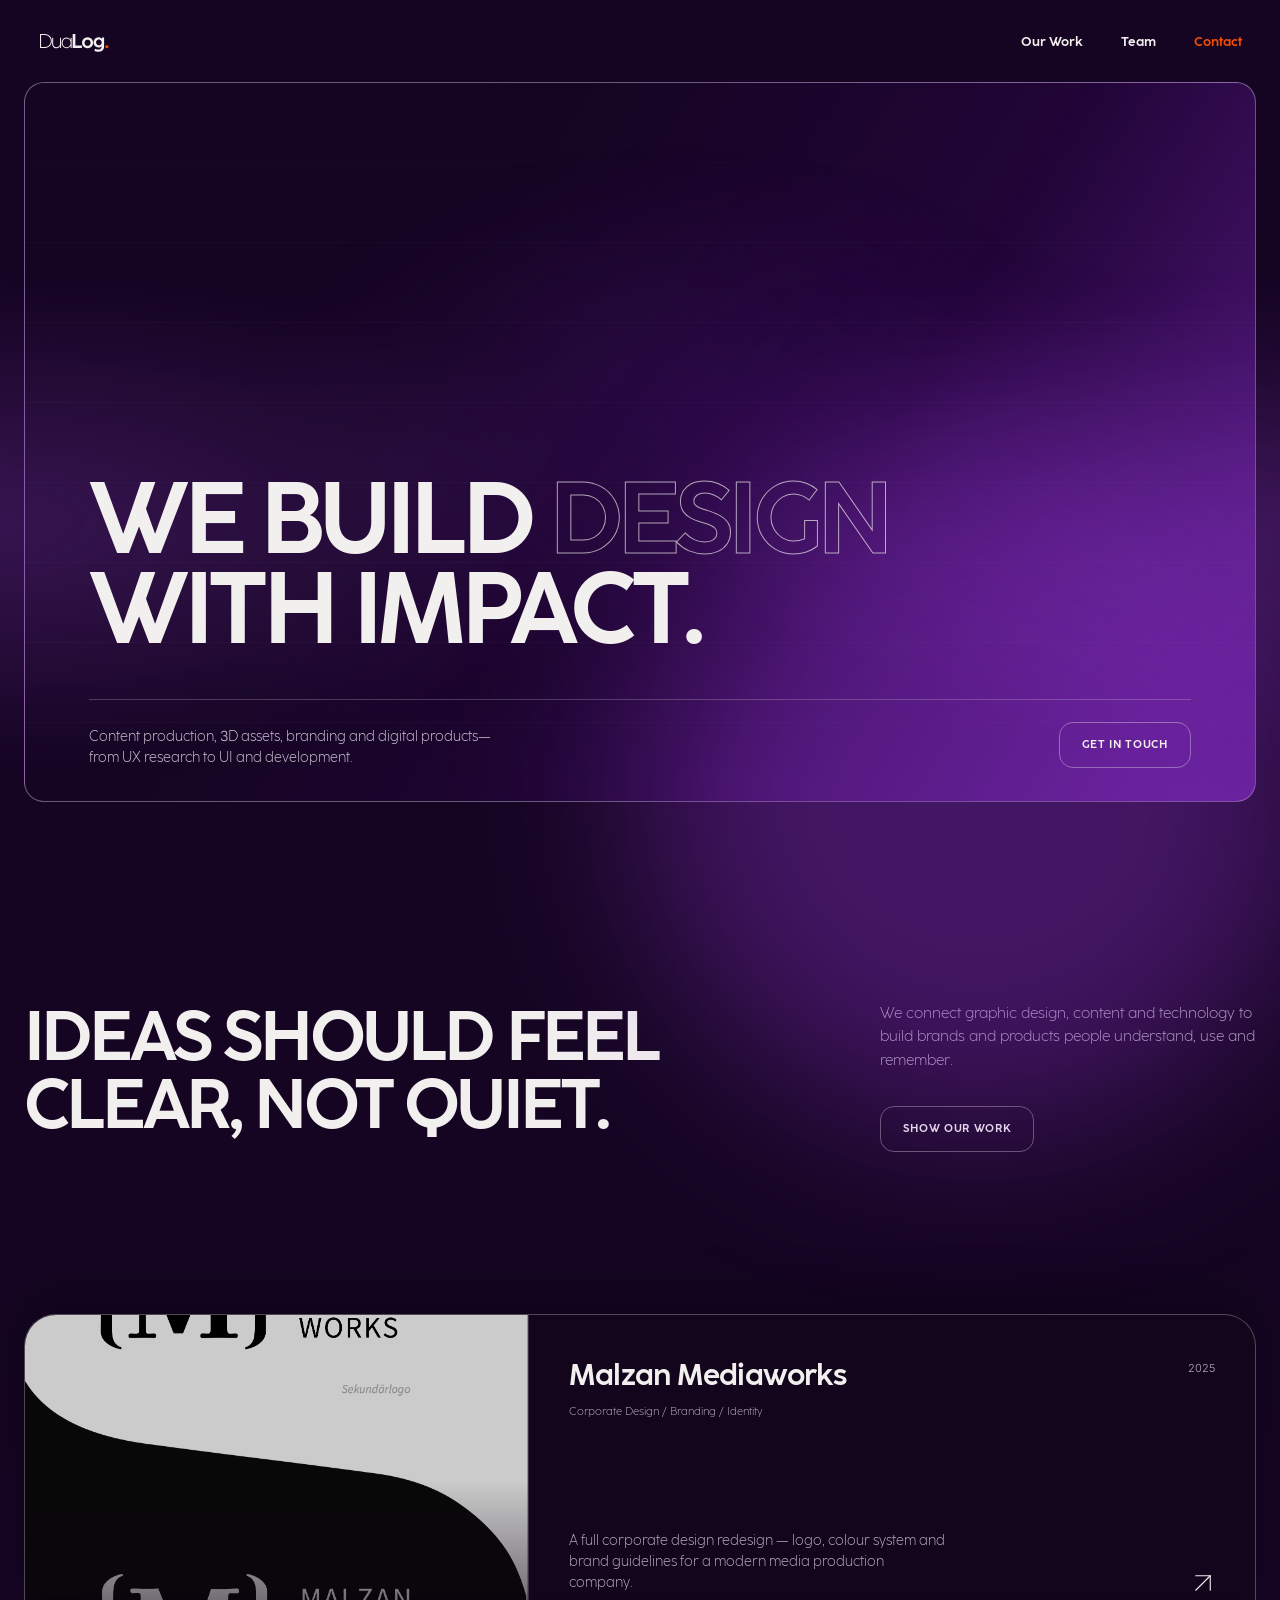
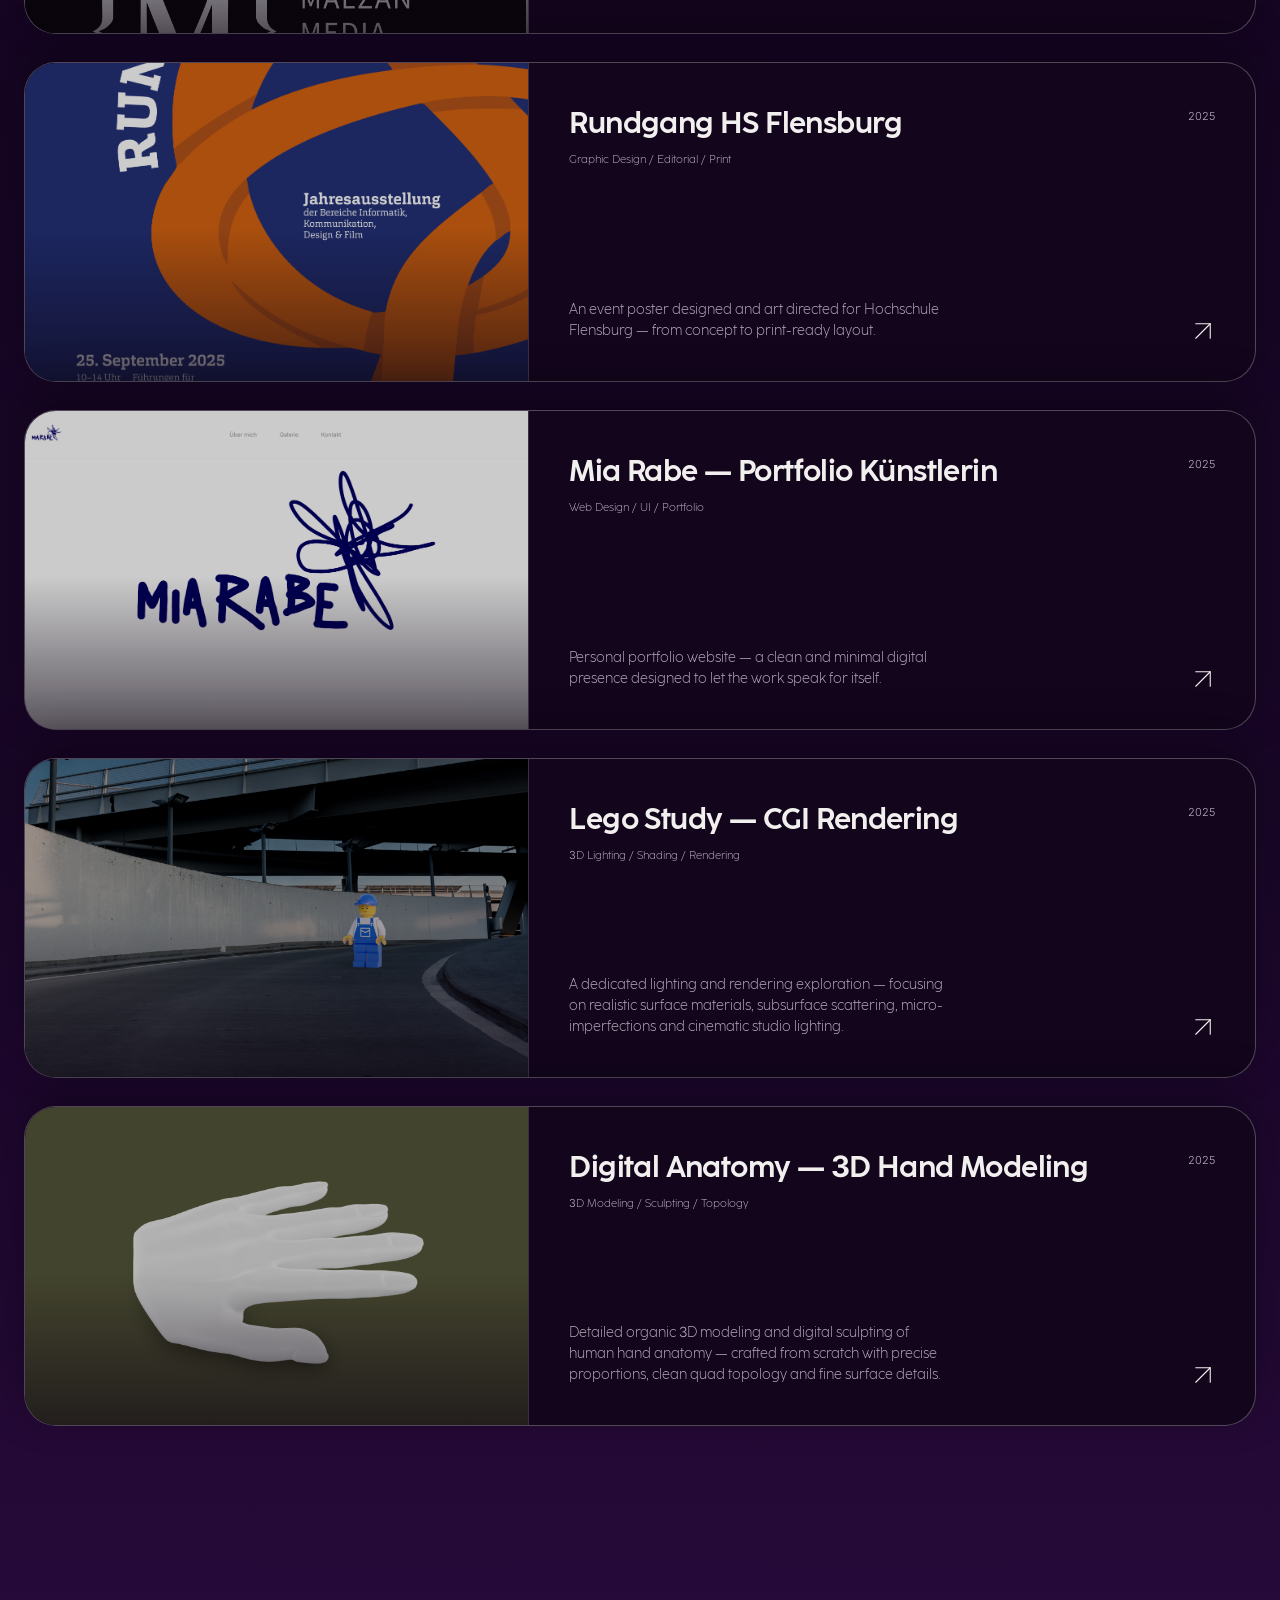
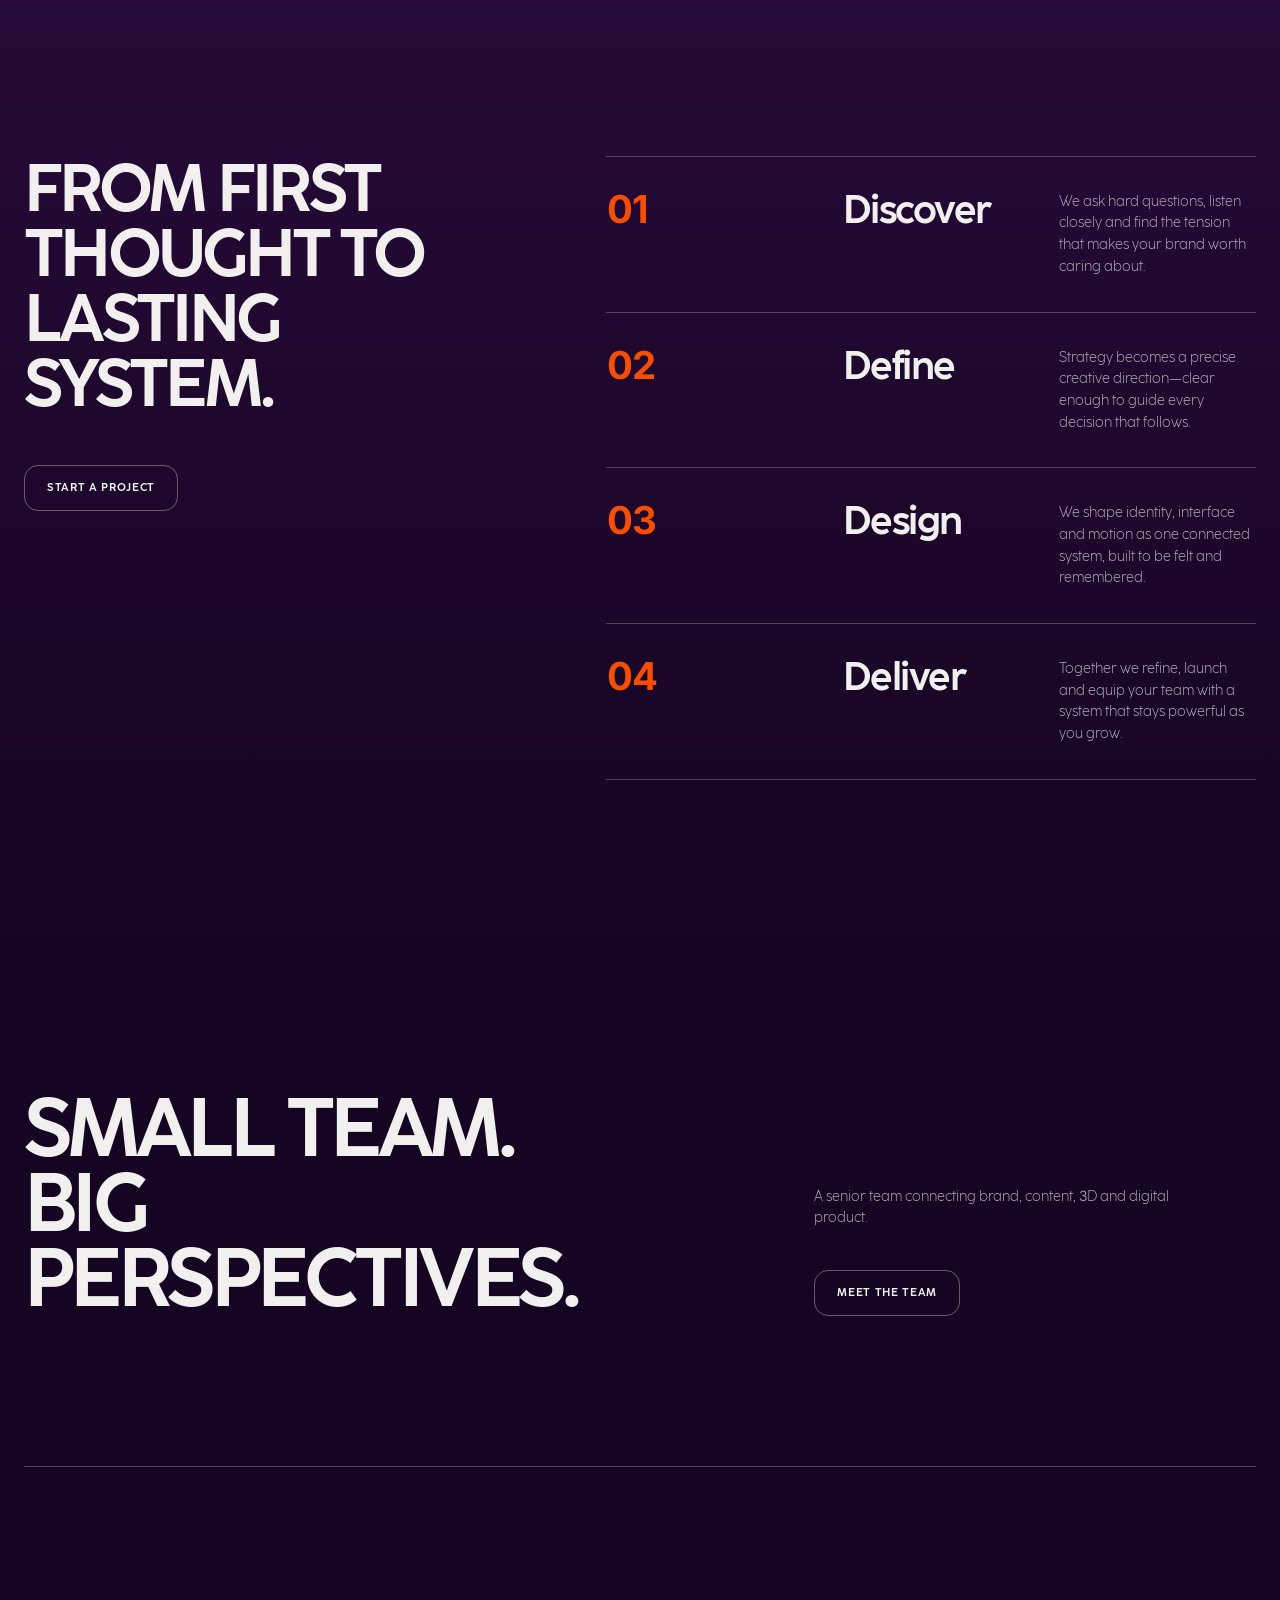
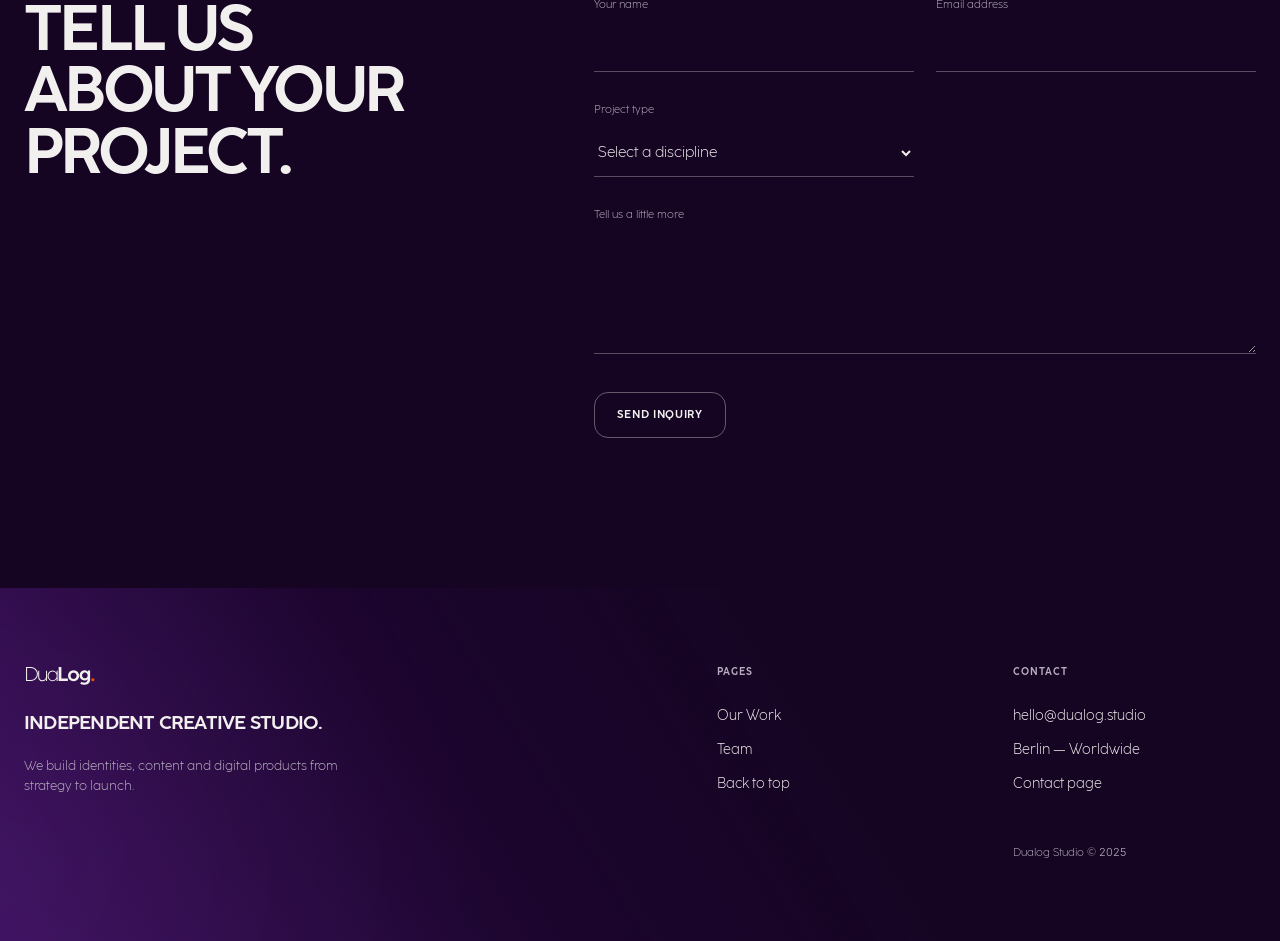
==== index.html @ e294afe2 "content" ====
<!doctype html>
<html lang="en">

<head>
  <meta charset="UTF-8" />
  <meta name="viewport" content="width=device-width, initial-scale=1.0" />
  <title>Dualog Studio</title>
  <link rel="stylesheet" href="index.css" />
  <script src="header-scroll.js" defer></script>
</head>

<body>
  <main>
    <header class="site-header">
      <a class="brand" href="#top" aria-label="Dualog, back to top">
        <img src="pictures/Logo.svg" alt="" width="72" height="21">
      </a>
      <nav class="nav" id="menu" aria-label="Main navigation">
        <a class="nav__close" href="#top" aria-label="Close menu"><span></span><span></span></a>
        <a href="/work.html">Our Work</a>
        <a href="/team.html">Team</a>
        <a class="nav__contact" href="/contact.html">Contact</a>
      </nav>
      <a class="menu-button" href="#menu" aria-label="Open menu"><span></span><span></span></a>
    </header>

    <section class="hero page-shell" id="top">
      <div class="hero__aurora" aria-hidden="true"></div>
      <div class="hero__glow" aria-hidden="true"></div>
      <h1>We build <span>design</span><br />with impact.</h1>
      <div class="hero__footer">
        <p>Content production, 3D assets, branding and digital products—from UX research to UI and development.</p>
        <a class="cta-button" href="/contact.html">Get in touch</a>
      </div>
    </section>

    <section class="intro page-shell" id="studio">
      <h2>Ideas should feel clear, not quiet.</h2>
      <div class="intro__copy">
        <p>We connect graphic design, content and technology to build brands and products people understand, use and
          remember.</p>
        <a class="cta-button" href="/work.html">Show our work</a>
      </div>
    </section>
    <div class="figma-divider page-shell" aria-hidden="true"><img src="/assets/36679.svg" alt="" /></div>
    <section class="work page-shell" id="work">
      <div class="project-grid"><a class="project-card" href="https://drive.google.com/drive/folders/1cF8yQR7hkwyYCH8NEFq_pO6ansDmtK8A?usp=sharing" target="_blank" rel="noopener noreferrer">
          <div class="project-card__image"><img src="pictures/content/Design/CoperatedDesignMalzanMediaworks.png"
              alt="Coperated Design Malzan Mediaworks" /></div>
          <div class="project-card__meta">
            <div>
              <h3>Malzan Mediaworks</h3>
              <p>Corporate Design / Branding / Identity</p>
            </div><span>2025</span>
          </div>
          <p class="project-card__summary">A full corporate design redesign — logo, colour system and brand guidelines
            for a modern media production company.</p><svg xmlns="http://www.w3.org/2000/svg" width="24" height="24"
            viewBox="0 0 24 24" fill="none" stroke="currentColor" stroke-width="0.75" stroke-linecap="round"
            stroke-linejoin="round" class="project-card__link-icon" aria-hidden="true">
            <path d="M7 7h10v10"></path>
            <path d="M7 17 17 7"></path>
          </svg>
        </a>
        <a class="project-card" href="https://drive.google.com/drive/folders/1DYTa2SRRX9w5SYRrdJNVJdLeC7k0mgNj?usp=sharing" target="_blank" rel="noopener noreferrer">
          <div class="project-card__image"><img src="pictures/content/Design/PlakatRundgangHSFlensburg.png"
              alt="Plakat Rundgang Hochschule Flensburg" /></div>
          <div class="project-card__meta">
            <div>
              <h3>Rundgang HS Flensburg</h3>
              <p>Graphic Design / Editorial / Print</p>
            </div><span>2025</span>
          </div>
          <p class="project-card__summary">An event poster designed and art directed for Hochschule Flensburg — from
            concept to print-ready layout.</p><svg xmlns="http://www.w3.org/2000/svg" width="24" height="24"
            viewBox="0 0 24 24" fill="none" stroke="currentColor" stroke-width="0.75" stroke-linecap="round"
            stroke-linejoin="round" class="project-card__link-icon" aria-hidden="true">
            <path d="M7 7h10v10"></path>
            <path d="M7 17 17 7"></path>
          </svg>
        </a>
        <a class="project-card" href="https://www.miarabe-art.de" target="_blank" rel="noopener noreferrer">
          <div class="project-card__image"><img src="pictures/content/Design/MiaRabeWebsite.png" alt="Mia Rabe Website" /></div>
          <div class="project-card__meta">
            <div>
              <h3>Mia Rabe — Portfolio Künstlerin</h3>
              <p>Web Design / UI / Portfolio</p>
            </div><span>2025</span>
          </div>
          <p class="project-card__summary">Personal portfolio website — a clean and minimal digital presence designed to
            let the work speak for itself.</p><svg xmlns="http://www.w3.org/2000/svg" width="24" height="24"
            viewBox="0 0 24 24" fill="none" stroke="currentColor" stroke-width="0.75" stroke-linecap="round"
            stroke-linejoin="round" class="project-card__link-icon" aria-hidden="true">
            <path d="M7 7h10v10"></path>
            <path d="M7 17 17 7"></path>
          </svg>
        </a>
        <a class="project-card" href="https://drive.google.com/drive/folders/1H3gOHLUIA5ldTdJXq2iXQjAyV4Zp8S1x?usp=sharing" target="_blank" rel="noopener noreferrer">
          <div class="project-card__image"><img src="pictures/content/3D/3DRendering.png" alt="Lego Minifigure CGI Rendering" /></div>
          <div class="project-card__meta">
            <div>
              <h3>Lego Study — CGI Rendering</h3>
              <p>3D Lighting / Shading / Rendering</p>
            </div><span>2025</span>
          </div>
          <p class="project-card__summary">A dedicated lighting and rendering exploration — focusing on realistic surface materials, subsurface scattering, micro-imperfections and cinematic studio lighting.</p><svg xmlns="http://www.w3.org/2000/svg" width="24" height="24"
            viewBox="0 0 24 24" fill="none" stroke="currentColor" stroke-width="0.75" stroke-linecap="round"
            stroke-linejoin="round" class="project-card__link-icon" aria-hidden="true">
            <path d="M7 7h10v10"></path>
            <path d="M7 17 17 7"></path>
          </svg>
        </a>
        <a class="project-card" href="https://drive.google.com/drive/folders/1FDO7btqngdBo2mFELggw_yZ-QfU2s9bs?usp=sharing" target="_blank" rel="noopener noreferrer">
          <div class="project-card__image"><img src="pictures/content/3D/3DHand.png" alt="Digital Anatomy 3D Hand Modeling" /></div>
          <div class="project-card__meta">
            <div>
              <h3>Digital Anatomy — 3D Hand Modeling</h3>
              <p>3D Modeling / Sculpting / Topology</p>
            </div><span>2025</span>
          </div>
          <p class="project-card__summary">Detailed organic 3D modeling and digital sculpting of human hand anatomy — crafted from scratch with precise proportions, clean quad topology and fine surface details.</p><svg xmlns="http://www.w3.org/2000/svg" width="24" height="24"
            viewBox="0 0 24 24" fill="none" stroke="currentColor" stroke-width="0.75" stroke-linecap="round"
            stroke-linejoin="round" class="project-card__link-icon" aria-hidden="true">
            <path d="M7 7h10v10"></path>
            <path d="M7 17 17 7"></path>
          </svg>
        </a>
      </div>
    </section>
    <section class="process page-shell" id="process">
      <div class="process__intro">
        <h2>From first thought to lasting system.</h2><a class="cta-button" href="/contact.html">Start a project</a>
      </div>
      <div class="process__steps">
        <table class="process-table">
          <caption>Our process</caption>
          <tbody>
            <tr class="process-step">
              <td><span>01</span></td>
              <td>
                <h3>Discover</h3>
              </td>
              <td>
                <p>We ask hard questions, listen closely and find the tension that makes your brand worth caring about.
                </p>
              </td>
            </tr>
            <tr class="process-step">
              <td><span>02</span></td>
              <td>
                <h3>Define</h3>
              </td>
              <td>
                <p>Strategy becomes a precise creative direction—clear enough to guide every decision that follows.</p>
              </td>
            </tr>
            <tr class="process-step">
              <td><span>03</span></td>
              <td>
                <h3>Design</h3>
              </td>
              <td>
                <p>We shape identity, interface and motion as one connected system, built to be felt and remembered.</p>
              </td>
            </tr>
            <tr class="process-step">
              <td><span>04</span></td>
              <td>
                <h3>Deliver</h3>
              </td>
              <td>
                <p>Together we refine, launch and equip your team with a system that stays powerful as you grow.</p>
              </td>
            </tr>
          </tbody>
        </table>
      </div>
    </section>
    <section class="statement">
      <div class="statement__content page-shell">
        <div class="statement__layout">
          <p class="statement__quote">Small team.<br /><span>Big perspectives.</span></p>
          <div class="statement__aside">
            <p class="statement__body">A senior team connecting brand, content, 3D and digital product.</p>
            <a class="cta-button" href="/team.html">Meet the team</a>
          </div>
        </div>
      </div>
    </section>

    <section class="contact-form page-shell" id="contact-form">
      <div class="contact-form__intro">
        <h2>Tell us about your project.</h2>
      </div>
      <form action="mailto:hello@dualog.studio" method="post" enctype="text/plain">
        <label>
          <span>Your name</span>
          <input type="text" name="name" autocomplete="name" required />
        </label>
        <label>
          <span>Email address</span>
          <input type="email" name="email" autocomplete="email" required />
        </label>
        <label>
          <span>Project type</span>
          <select name="project-type">
            <option value="">Select a discipline</option>
            <option>Content production</option>
            <option>3D assets</option>
            <option>Branding and UI design</option>
            <option>UX research</option>
            <option>Digital product development</option>
          </select>
        </label>
        <label class="contact-form__message">
          <span>Tell us a little more</span>
          <textarea name="message" rows="5" required></textarea>
        </label>
        <button class="cta-button" type="submit">Send inquiry</button>
      </form>
    </section>

    <footer id="contact">
      <div class="footer__nav page-shell">
        <div class="footer__intro">
          <img class="footer__logo" src="pictures/Logo.svg" alt="Dualog" width="72" height="21">
          <h2>Independent creative studio.</h2>
          <p>We build identities, content and digital products from strategy to launch.</p>
        </div>
        <div class="footer__columns">
          <nav class="footer__column" aria-label="Footer navigation">
            <h3>Pages</h3>
            <a href="/work.html">Our Work</a>
            <a href="/team.html">Team</a>
            <a href="#top">Back to top</a>
          </nav>
          <div class="footer__column">
            <h3>Contact</h3>
            <a href="mailto:hello@dualog.studio">hello@dualog.studio</a>
            <a href="https://maps.google.com/?q=Berlin" target="_blank" rel="noopener noreferrer">Berlin — Worldwide</a>
            <a href="/contact.html">Contact page</a>
            <p class="footer__copyright">Dualog Studio © 2025</p>
          </div>
        </div>
      </div>
    </footer>
  </main>
</body>

</html>
---- index.css ----
/* Trial font numerals are watermarked, so digits fall back to Inter. */
@font-face {
    font-family: "Coco Sharp";
    src: url("font/Coco-Sharp-Light-trial.ttf") format("truetype");
    font-style: normal;
    font-weight: 300;
    font-display: swap;
    unicode-range: U+0000-002F, U+003A-10FFFF;
}

@font-face {
    font-family: "Inter";
    src: url("font/Inter-Light.ttf") format("truetype");
    font-style: normal;
    font-weight: 300;
    font-display: swap;
    unicode-range: U+0030-0039;
}

@font-face {
    font-family: "Coco Sharp";
    src: url("font/Coco-Sharp-Bold-trial.ttf") format("truetype");
    font-style: normal;
    font-weight: 700;
    font-display: swap;
    unicode-range: U+0000-002F, U+003A-10FFFF;
}

@font-face {
    font-family: "Inter";
    src: url("font/Inter-Bold.ttf") format("truetype");
    font-style: normal;
    font-weight: 700;
    font-display: swap;
    unicode-range: U+0030-0039;
}

:root {
    --ink: #f2f0ef;
    --muted: #b8aebf;
    --night: #150522;
    --night-deep: #0c0312;
    --orange: #f54d02;
    --line: rgba(242, 240, 239, 0.26);
}

html {
    background: var(--night);
    overflow-x: clip;
}

@layer base {

    *,
    *::before,
    *::after {
        box-sizing: border-box;
    }

    body,
    h1,
    h2,
    h3,
    p {
        margin: 0;
    }

    body {
        min-width: 320px;
        overflow-x: clip;
        background: var(--night);
        color: var(--ink);
        font-family: "Coco Sharp", "Inter", sans-serif;
        font-weight: 300;
        -webkit-font-smoothing: antialiased;
    }

    a {
        color: inherit;
        text-decoration: none;
    }

    img,
    svg {
        display: block;
    }

    input,
    button {
        color: inherit;
        font: inherit;
    }
}

::selection {
    background: var(--orange);
    color: var(--night-deep);
}

.page-shell {
    width: min(100% - 48px, 1280px);
    margin-inline: auto;
}

.site-header {
    position: absolute;
    z-index: 50;
    top: 0;
    left: 0;
    display: flex;
    width: 100%;
    height: 82px;
    align-items: center;
    justify-content: space-between;
    padding-inline: clamp(24px, 3vw, 48px);
}

.site-header--floating {
    position: fixed;
    background: rgba(21, 5, 34, 0.86);
    backdrop-filter: blur(18px);
    transition: transform 220ms cubic-bezier(0.2, 0.7, 0, 1);
}

.site-header--floating.site-header--hidden {
    transform: translateY(-100%);
}

.brand,
.nav {
    font-family: "Coco Sharp", "Inter", sans-serif;
    font-weight: 700;
}

.brand {
    display: flex;
    align-items: center;
}

.brand img {
    width: 72px;
    height: 21px;
}

.nav {
    display: flex;
    align-items: center;
    gap: 38px;
    font-size: 13px;
}

.nav a {
    text-decoration: none;
}

.nav a:hover,
.nav a:focus-visible {
    text-decoration: underline;
    text-underline-offset: 5px;
}

.nav__contact {
    color: var(--orange);
}

.nav__close {
    display: none;
}

.menu-button {
    display: none;
}

.hero {
    position: relative;
    height: min(720px, 92vh);
    min-height: 600px;
    margin-top: 82px;
    overflow: visible;
    border-radius: 20px;
    background: var(--night);
}

.hero::after {
    position: absolute;
    z-index: 0;
    inset: 0;
    transform: scale(1);
    border: 1px solid rgba(195, 182, 210, 0.48);
    border-radius: inherit;
    background:
        linear-gradient(122deg,
            rgba(21, 5, 34, 0) 34%,
            rgba(38, 5, 64, 0.72) 64%,
            rgba(118, 38, 178, 0.9) 112%),
        var(--night);
    content: "";
    opacity: 1;
    transition:
        opacity 700ms ease,
        transform 900ms cubic-bezier(0.16, 1, 0.3, 1);
}

.hero::before {
    position: absolute;
    z-index: 1;
    inset: 0;
    background-image: linear-gradient(rgba(255, 255, 255, 0.025) 1px, transparent 1px);
    background-size: 100% 80px;
    content: "";
    mask-image: linear-gradient(to bottom, transparent, black 25%, black);
    opacity: 1;
    transition: opacity 900ms 120ms ease;
}

.hero>* {
    z-index: 2;
}

.hero__aurora {
    position: absolute;
    z-index: 1;
    top: -20%;
    bottom: -20%;
    left: 50%;
    width: 140vw;
    margin-left: -70vw;
    background:
        radial-gradient(ellipse at 14% 58%, rgba(168, 72, 235, 0.3), transparent 30%),
        radial-gradient(ellipse at 52% 46%, rgba(94, 24, 151, 0.28), transparent 32%),
        radial-gradient(ellipse at 88% 58%, rgba(168, 72, 235, 0.3), transparent 30%);
    filter: blur(24px);
    opacity: 0.8;
    pointer-events: none;
    animation: hero-aurora-drift 11s ease-in-out infinite alternate;
}

@keyframes hero-aurora-drift {
    0% {
        transform: translate3d(-6%, 5%, 0) scale(0.92);
    }

    50% {
        transform: translate3d(9%, -7%, 0) scale(1.12);
    }

    100% {
        transform: translate3d(-4%, -10%, 0) scale(1.07);
    }
}

.hero__glow {
    position: absolute;
    right: -5%;
    bottom: -45%;
    width: 55%;
    aspect-ratio: 1;
    border-radius: 50%;
    background: rgba(159, 58, 228, 0.34);
    filter: blur(90px);
    opacity: 1;
    transition: opacity 900ms 180ms ease;
}

@keyframes hero-panel-reveal {
    from {
        transform: scale(0.985);
        opacity: 0;
    }

    to {
        transform: scale(1);
        opacity: 1;
    }
}

@keyframes hero-detail-reveal {
    from {
        opacity: 0;
    }

    to {
        opacity: 1;
    }
}

@supports (animation-timeline: scroll()) {

    .hero::after,
    .work-page__hero::after,
    .about-hero::after,
    .contact-hero::after {
        animation: hero-panel-reveal linear both;
        animation-timeline: scroll(root block);
        animation-range: 0 28px;
    }

    .hero::before,
    .work-page__hero::before,
    .about-hero::before,
    .contact-hero::before,
    .hero__glow {
        animation: hero-detail-reveal linear both;
        animation-timeline: scroll(root block);
        animation-range: 8px 36px;
    }
}

.hero h1 {
    position: absolute;
    bottom: 148px;
    left: 5.3%;
    font-family: "Coco Sharp", "Inter", sans-serif;
    font-size: clamp(50px, 7.8vw, 110px);
    font-weight: 700;
    line-height: 0.9;
    letter-spacing: -0.055em;
    text-transform: uppercase;
}

.hero h1 span {
    color: transparent;
    -webkit-text-stroke: 1px rgba(242, 240, 239, 0.68);
}

.hero__footer {
    position: absolute;
    right: 5.3%;
    bottom: 34px;
    left: 5.3%;
    display: flex;
    align-items: flex-end;
    justify-content: space-between;
    border-top: 1px solid rgba(242, 240, 239, 0.22);
    padding-top: 22px;
}

.hero__footer p {
    max-width: 430px;
    color: #cec5d3;
    font-size: 14px;
    line-height: 1.45;
}

.cta-button {
    display: inline-flex;
    width: fit-content;
    min-height: 46px;
    align-items: center;
    justify-content: center;
    border: 1px solid rgba(242, 240, 239, 0.36);
    border-radius: 14px;
    padding: 0 22px;
    background: transparent;
    color: var(--ink);
    font-family: "Coco Sharp", "Inter", sans-serif;
    font-size: 11px;
    font-weight: 700;
    letter-spacing: 0.06em;
    text-transform: uppercase;
    transition:
        border-color 200ms ease,
        background 200ms ease,
        color 200ms ease,
        transform 120ms ease;
}

.cta-button:hover,
.cta-button:focus-visible {
    border-color: var(--orange);
    background: var(--orange);
    color: var(--night-deep);
}

.cta-button:active {
    transform: scale(0.97);
    border-color: var(--orange);
    background: var(--orange);
    color: var(--night-deep);
}

.intro {
    display: grid;
    grid-template-columns: minmax(0, 1.45fr) minmax(280px, 0.75fr);
    gap: clamp(60px, 10vw, 150px);
    align-items: start;
    padding-block: 200px 130px;
}

.intro h2 {
    max-width: 690px;
    font-family: "Coco Sharp", "Inter", sans-serif;
    font-size: clamp(42px, 5.4vw, 78px);
    font-weight: 700;
    line-height: 0.98;
    letter-spacing: -0.055em;
    text-transform: uppercase;
}

.intro__copy {
    grid-column: 2;
    display: flex;
    max-width: 390px;
    flex-direction: column;
    gap: 34px;
    color: var(--muted);
    font-size: 15px;
    line-height: 1.55;
}

.figma-divider {
    opacity: 0.55;
}

.figma-divider img {
    max-width: 100%;
    margin-inline: auto;
}

.work {
    position: relative;
    isolation: isolate;
    padding-block: 32px 110px;
}

.work::before {
    position: absolute;
    z-index: -1;
    inset: 0 auto 0 50%;
    width: 100vw;
    transform: translateX(-50%);
    background: linear-gradient(to bottom,
            rgba(21, 5, 34, 0) 0%,
            rgba(39, 10, 58, 0.22) 58%,
            rgba(66, 17, 94, 0.38) 100%);
    content: "";
    pointer-events: none;
}

.project-grid {
    position: relative;
    padding-bottom: 70px;
}

.project-card {
    position: sticky;
    top: 86px;
    display: grid;
    height: 320px;
    grid-template-columns: minmax(300px, 0.82fr) minmax(0, 1.18fr);
    min-width: 0;
    overflow: hidden;
    border: 1px solid rgba(242, 240, 239, 0.28);
    border-radius: 32px;
    background: #12051c;
    box-shadow: 0 -18px 45px rgba(5, 1, 9, 0.34);
}

.project-card+.project-card {
    margin-top: 28px;
}

.project-card:nth-child(1) {
    z-index: 1;
}

.project-card:nth-child(2) {
    z-index: 2;
    top: 95px;
}

.project-card:nth-child(3) {
    z-index: 3;
    top: 104px;
}

.project-card:nth-child(4) {
    z-index: 4;
    top: 113px;
}

.project-card:nth-child(5) {
    z-index: 5;
    top: 122px;
}

.project-card:nth-child(6) {
    z-index: 6;
    top: 131px;
}

.project-card__image {
    position: relative;
    grid-row: 1 / 3;
    height: 100%;
    overflow: hidden;
    border-right: 1px solid rgba(242, 240, 239, 0.18);
    background: #110419;
}

.project-card__image::after {
    position: absolute;
    inset: 0;
    background: linear-gradient(to top, rgba(12, 3, 18, 0.58), transparent 48%);
    content: "";
}

.project-card__image img {
    width: 100%;
    height: 100%;
    object-fit: cover;
    filter: saturate(0.82) brightness(0.77) contrast(1.1);
    transition:
        transform 700ms cubic-bezier(0.2, 0.7, 0, 1),
        filter 500ms ease;
}

.project-card:hover .project-card__image img {
    transform: scale(1.045);
    filter: saturate(1) brightness(0.92) contrast(1.04);
}

.project-card__meta {
    display: flex;
    justify-content: space-between;
    padding: 38px 40px 0;
}

.project-card__meta h3 {
    font-family: "Coco Sharp", "Inter", sans-serif;
    font-size: clamp(22px, 2.3vw, 34px);
    font-weight: 700;
    letter-spacing: -0.02em;
}

.project-card__meta p,
.project-card__meta>span {
    margin-top: 8px;
    color: var(--muted);
    font-size: 11px;
}

.project-card__summary {
    max-width: 520px;
    align-self: end;
    padding: 0 100px 40px 40px;
    color: var(--muted);
    font-size: 14px;
    line-height: 1.5;
}

.project-card__link-icon {
    position: absolute;
    right: 40px;
    bottom: 38px;
    transform: scale(1.45);
    color: var(--ink);
    transition:
        color 200ms ease,
        transform 200ms ease;
}

.project-card:hover .project-card__link-icon,
.project-card:focus-visible .project-card__link-icon {
    transform: translate(3px, -3px) scale(1.45);
    color: var(--orange);
}

.statement {
    position: relative;
    overflow: hidden;
    background: var(--night);
}

.statement__content {
    position: relative;
    z-index: 2;
    padding-block: 140px 150px;
}

.statement__layout {
    display: grid;
    grid-template-columns: minmax(0, 1.2fr) minmax(300px, 0.8fr);
    gap: clamp(70px, 10vw, 160px);
    align-items: end;
}

.statement__quote {
    grid-column: 1;
    font-family: "Coco Sharp", "Inter", sans-serif;
    font-size: clamp(50px, 6.4vw, 92px);
    font-weight: 700;
    line-height: 0.92;
    letter-spacing: -0.055em;
    text-transform: uppercase;
}

.statement__quote span {
    color: var(--ink);
    -webkit-text-stroke: 0;
}

.statement__aside {
    grid-column: 2;
    grid-row: 1;
    align-self: end;
}

.statement__body {
    max-width: 390px;
    color: var(--muted);
    font-size: 14px;
    line-height: 1.5;
}

.statement__aside .cta-button {
    margin-top: 42px;
}

.process {
    position: relative;
    isolation: isolate;
    display: grid;
    grid-template-columns: minmax(360px, 0.85fr) minmax(0, 1.15fr);
    gap: clamp(70px, 8vw, 130px);
    align-items: start;
    padding-block: 150px 170px;
}

.process::before {
    position: absolute;
    z-index: -1;
    inset: 0 auto 0 50%;
    width: 100vw;
    transform: translateX(-50%);
    background: linear-gradient(to bottom, #260a39 0%, #1e082c 48%, var(--night) 100%);
    content: "";
    pointer-events: none;
}

.process__intro {
    grid-column: 1;
    grid-row: 1;
}

.process__intro h2 {
    max-width: 620px;
    font-family: "Coco Sharp", "Inter", sans-serif;
    font-size: clamp(40px, 5.2vw, 72px);
    font-weight: 700;
    line-height: 0.98;
    letter-spacing: -0.055em;
    text-transform: uppercase;
}

.process__intro .cta-button {
    margin-top: 48px;
}

.process__steps {
    grid-column: 2;
    grid-row: 1;
    border-top: 1px solid var(--line);
}

.process-table {
    width: 100%;
    border-collapse: collapse;
    table-layout: fixed;
}

.process-table caption {
    position: absolute;
    width: 1px;
    height: 1px;
    overflow: hidden;
    clip: rect(0 0 0 0);
    clip-path: inset(50%);
    white-space: nowrap;
}

.process-step {
    border-bottom: 1px solid var(--line);
}

.process-step td {
    vertical-align: top;
    padding-block: 34px;
}

.process-step td:first-child {
    width: 58px;
}

.process-step td:nth-child(2) {
    width: 32%;
}

.process-step td+td {
    padding-left: 20px;
}

.process-step td>span {
    color: var(--orange);
    font-family: "Coco Sharp", "Inter", sans-serif;
    font-size: clamp(26px, 3vw, 42px);
    font-weight: 700;
    line-height: 1;
    letter-spacing: -0.04em;
}

.process-step h3 {
    font-family: "Coco Sharp", "Inter", sans-serif;
    font-size: clamp(26px, 3vw, 42px);
    font-weight: 700;
    line-height: 1;
    letter-spacing: -0.04em;
}

.process-step p {
    max-width: 390px;
    color: var(--muted);
    font-size: 14px;
    line-height: 1.55;
}

.work-page {
    min-height: 100vh;
    background: var(--night);
}

.work-page__hero {
    position: relative;
    display: grid;
    min-height: 350px;
    grid-template-columns: 1fr 1fr;
    gap: 50px;
    align-content: center;
    margin-top: 82px;
    overflow: visible;
    border-radius: 20px;
    background: var(--night);
    padding: 54px 5.3% 42px;
}

.work-page__hero::after {
    position: absolute;
    z-index: 0;
    inset: 0;
    transform: scale(1);
    border: 1px solid rgba(195, 182, 210, 0.48);
    border-radius: inherit;
    background:
        linear-gradient(122deg,
            rgba(21, 5, 34, 0) 34%,
            rgba(38, 5, 64, 0.72) 64%,
            rgba(118, 38, 178, 0.9) 112%),
        var(--night);
    content: "";
    opacity: 1;
}

.work-page__hero::before {
    position: absolute;
    z-index: 1;
    inset: 0;
    border-radius: inherit;
    background-image: linear-gradient(rgba(255, 255, 255, 0.025) 1px, transparent 1px);
    background-size: 100% 80px;
    content: "";
    mask-image: linear-gradient(to bottom, transparent, black 25%, black);
    opacity: 1;
}

.work-page__hero>.hero__aurora,
.work-page__hero>.hero__glow {
    z-index: 1;
}

.work-page__hero>.hero__aurora {
    top: -28%;
    bottom: -28%;
    filter: blur(16px);
    opacity: 1;
}

.work-page__hero>p,
.work-page__hero>h1,
.work-page__hero>div:not(.hero__aurora):not(.hero__glow) {
    position: relative;
    z-index: 2;
}

.work-page__hero h1 {
    font-family: "Coco Sharp", "Inter", sans-serif;
    font-size: clamp(44px, 5.8vw, 72px);
    font-weight: 700;
    line-height: 0.88;
    letter-spacing: -0.065em;
    text-transform: uppercase;
}

.work-page__hero>div:not(.hero__aurora):not(.hero__glow) {
    align-self: end;
}

.work-page__hero>div:not(.hero__aurora):not(.hero__glow) p {
    max-width: 430px;
    color: var(--muted);
    font-size: 15px;
    line-height: 1.55;
}

.work-filter {
    position: relative;
    padding-block: 36px 150px;
}

.work-filter::before {
    position: absolute;
    top: 0;
    left: 50%;
    width: min(52%, 620px);
    height: 1px;
    transform: translateX(-50%);
    background: var(--line);
    content: "";
    transform-origin: center;
}

@keyframes work-filter-line-collapse {
    from {
        transform: translateX(-50%) translateY(0) scaleX(1);
        opacity: 1;
    }

    to {
        transform: translateX(-50%) translateY(-24px) scaleX(0.16);
        opacity: 0;
    }
}

@supports (animation-timeline: view()) {
    .work-filter::before {
        animation: work-filter-line-collapse linear both;
        animation-timeline: view();
        animation-range: entry 0% entry 48%;
    }
}

.work-filter>input {
    position: absolute;
    width: 1px;
    height: 1px;
    overflow: hidden;
    clip-path: inset(50%);
    white-space: nowrap;
}

.work-filter__controls {
    display: flex;
    flex-wrap: wrap;
    gap: 10px;
    margin-bottom: 76px;
}

.work-filter__controls label {
    border: 1px solid rgba(242, 240, 239, 0.28);
    border-radius: 14px;
    padding: 12px 17px;
    color: var(--muted);
    cursor: pointer;
    font-family: "Coco Sharp", "Inter", sans-serif;
    font-size: 10px;
    font-weight: 700;
    letter-spacing: 0.05em;
    text-transform: uppercase;
    transition:
        border-color 180ms ease,
        background 180ms ease,
        color 180ms ease,
        transform 120ms ease;
}

.work-filter__controls label:hover {
    border-color: var(--orange);
    background: var(--orange);
    color: var(--night-deep);
}

.work-filter__controls label:active {
    transform: scale(0.97);
}

#filter-all:checked~.work-filter__controls label[for="filter-all"],
#filter-content:checked~.work-filter__controls label[for="filter-content"],
#filter-3d:checked~.work-filter__controls label[for="filter-3d"],
#filter-brand-ui:checked~.work-filter__controls label[for="filter-brand-ui"],
#filter-research:checked~.work-filter__controls label[for="filter-research"] {
    border-color: var(--orange);
    background: var(--orange);
    color: var(--night-deep);
}

.work-library {
    display: grid;
    grid-template-columns: repeat(2, minmax(0, 1fr));
    gap: 86px 22px;
}

.work-library__card {
    min-width: 0;
}

.work-library__card img {
    width: 100%;
    height: clamp(310px, 40vw, 520px);
    border-radius: 30px;
    object-fit: cover;
    filter: saturate(0.82) brightness(0.78) contrast(1.08);
    transition:
        transform 600ms cubic-bezier(0.2, 0.7, 0, 1),
        filter 400ms ease;
}

.work-library__card:hover img {
    transform: scale(0.99);
    filter: saturate(1) brightness(0.9) contrast(1.04);
}

.work-library__card>div {
    display: flex;
    justify-content: space-between;
    gap: 24px;
    padding-top: 18px;
    color: var(--muted);
    font-size: 11px;
}

.work-library__card h2 {
    margin-top: 10px;
    font-family: "Coco Sharp", "Inter", sans-serif;
    font-size: clamp(25px, 3vw, 40px);
    font-weight: 700;
    line-height: 1;
    letter-spacing: -0.04em;
}

#filter-content:checked~.work-library .work-library__card:not(.category-content),
#filter-3d:checked~.work-library .work-library__card:not(.category-3d),
#filter-brand-ui:checked~.work-library .work-library__card:not(.category-brand-ui),
#filter-research:checked~.work-library .work-library__card:not(.category-research) {
    display: none;
}

.work-cta {
    display: grid;
    grid-template-columns: minmax(0, 1fr) auto;
    gap: 48px;
    align-items: end;
    border-top: 1px solid var(--line);
    padding-block: 120px 150px;
}

.work-cta h2 {
    max-width: 780px;
    font-family: "Coco Sharp", "Inter", sans-serif;
    font-size: clamp(42px, 5.6vw, 76px);
    font-weight: 700;
    line-height: 0.95;
    letter-spacing: -0.055em;
    text-transform: uppercase;
}

.work-cta .cta-button {
    grid-column: 2;
}

.contact-form {
    display: grid;
    grid-template-columns: minmax(280px, 0.8fr) minmax(0, 1.2fr);
    gap: clamp(70px, 10vw, 150px);
    border-top: 1px solid var(--line);
    padding-block: 130px 150px;
}

.contact-form__intro h2 {
    max-width: 600px;
    font-family: "Coco Sharp", "Inter", sans-serif;
    font-size: clamp(40px, 5vw, 70px);
    font-weight: 700;
    line-height: 0.96;
    letter-spacing: -0.055em;
    text-transform: uppercase;
}

.contact-form form {
    display: grid;
    grid-template-columns: repeat(2, minmax(0, 1fr));
    gap: 30px 22px;
}

.contact-form label {
    display: flex;
    min-width: 0;
    flex-direction: column;
    gap: 11px;
}

.contact-form label>span {
    color: var(--muted);
    font-size: 11px;
}

.contact-form input,
.contact-form select,
.contact-form textarea {
    width: 100%;
    border: 0;
    border-bottom: 1px solid rgba(242, 240, 239, 0.3);
    border-radius: 0;
    outline: 0;
    background: transparent;
    color: var(--ink);
    font: inherit;
    font-size: 15px;
    transition: border-color 180ms ease;
}

.contact-form input,
.contact-form select {
    height: 48px;
}

.contact-form textarea {
    min-height: 120px;
    resize: vertical;
}

.contact-form select option {
    background: var(--night);
    color: var(--ink);
}

.contact-form input:focus,
.contact-form select:focus,
.contact-form textarea:focus {
    border-color: var(--orange);
}

.contact-form__message {
    grid-column: 1 / -1;
}

.contact-form form .cta-button {
    margin-top: 8px;
    cursor: pointer;
}

.about-page {
    min-height: 100vh;
    background: var(--night);
}

.about-hero {
    position: relative;
    display: flex;
    min-height: 540px;
    align-items: center;
    margin-top: 82px;
    overflow: visible;
    border-radius: 20px;
    background: transparent;
    padding: 56px 5.3%;
}

.about-cta>p {
    color: var(--muted);
    font-family: "Coco Sharp", "Inter", sans-serif;
    font-size: 11px;
    font-weight: 700;
    letter-spacing: 0.1em;
    text-transform: uppercase;
}

.about-hero::after {
    position: absolute;
    z-index: 0;
    inset: 0;
    border: 1px solid rgba(195, 182, 210, 0.48);
    border-radius: inherit;
    background:
        linear-gradient(122deg,
            rgba(21, 5, 34, 0) 34%,
            rgba(38, 5, 64, 0.72) 64%,
            rgba(118, 38, 178, 0.9) 112%),
        var(--night);
    content: "";
}

.about-hero::before {
    position: absolute;
    z-index: 1;
    inset: 0;
    border-radius: inherit;
    background-image: linear-gradient(rgba(255, 255, 255, 0.025) 1px, transparent 1px);
    background-size: 100% 80px;
    content: "";
    mask-image: linear-gradient(to bottom, transparent, black 25%, black);
}

.about-hero>.hero__aurora,
.about-hero>.hero__glow {
    z-index: 1;
}

.about-hero>.hero__aurora,
.contact-hero>.hero__aurora {
    top: -28%;
    bottom: -28%;
    filter: blur(16px);
    opacity: 1;
}

.about-hero h1 {
    position: relative;
    z-index: 2;
    max-width: 1180px;
    font-family: "Coco Sharp", "Inter", sans-serif;
    font-size: clamp(58px, 7.6vw, 106px);
    font-weight: 700;
    line-height: 0.92;
    letter-spacing: -0.06em;
    text-transform: uppercase;
}

.about-hero h1 span {
    color: transparent;
    -webkit-text-stroke: 1px rgba(242, 240, 239, 0.68);
}

.section-label {
    color: var(--orange);
    font-family: "Coco Sharp", "Inter", sans-serif;
    font-size: 10px;
    font-weight: 700;
    letter-spacing: 0.1em;
    text-transform: uppercase;
}

.about-intro {
    position: relative;
    isolation: isolate;
    padding-block: 115px 160px;
}

.about-intro::before {
    position: absolute;
    z-index: -1;
    top: 0;
    left: 50%;
    width: 100vw;
    height: 260px;
    transform: translateX(-50%);
    background: linear-gradient(to bottom,
            rgba(88, 25, 132, 0.2) 0%,
            rgba(54, 14, 82, 0.08) 42%,
            rgba(21, 5, 34, 0) 100%);
    content: "";
}

.about-intro h2,
.team__heading h2,
.about-cta h2 {
    font-family: "Coco Sharp", "Inter", sans-serif;
    font-size: clamp(36px, 4.5vw, 62px);
    font-weight: 700;
    line-height: 0.98;
    letter-spacing: -0.05em;
    text-transform: uppercase;
}

.about-intro__lead {
    display: grid;
    grid-template-columns: minmax(100px, 0.24fr) minmax(0, 1fr);
    gap: 26px clamp(38px, 6vw, 90px);
    align-items: start;
}

.about-intro__lead>p {
    grid-column: 2;
    max-width: 510px;
    color: var(--muted);
    font-size: 15px;
    line-height: 1.6;
}

.studio-timeline {
    position: relative;
    width: min(100%, 920px);
    margin: 110px 0 0 auto;
    padding: 0;
    list-style: none;
}

.studio-timeline li {
    position: relative;
    display: grid;
    grid-template-columns: 170px minmax(0, 1fr);
    gap: 36px;
    min-height: 112px;
    padding: 0 0 40px;
}

.studio-timeline time {
    color: var(--orange);
    font-family: "Coco Sharp", "Inter", sans-serif;
    font-size: clamp(31px, 3.5vw, 48px);
    font-weight: 700;
    line-height: 0.9;
    letter-spacing: -0.05em;
}

.studio-timeline h3 {
    font-family: "Coco Sharp", "Inter", sans-serif;
    font-size: clamp(22px, 2.4vw, 32px);
    font-weight: 700;
    line-height: 1;
    letter-spacing: -0.04em;
}

.studio-timeline p {
    max-width: 560px;
    margin-top: 9px;
    color: var(--muted);
    font-size: 13px;
    line-height: 1.5;
}

.team {
    border-top: 1px solid var(--line);
    padding-block: 150px 180px;
}

.team__heading {
    display: grid;
    grid-template-columns: minmax(100px, 0.24fr) minmax(0, 1fr);
    gap: clamp(38px, 6vw, 90px);
    align-items: start;
    margin-bottom: 75px;
}

.team__heading h2 {
    max-width: 760px;
}

.designer-profile {
    display: grid;
    grid-template-columns: repeat(2, minmax(0, 1fr));
    gap: clamp(80px, 10vw, 150px);
    align-items: center;
    padding-block: 105px;
}

.team__heading+.designer-profile {
    padding-top: 75px;
}

.designer-profile__image {
    position: relative;
    height: 620px;
    margin: 0;
}

.designer-profile:last-of-type .designer-profile__image {
    grid-column: 2;
    grid-row: 1;
}

.designer-profile:last-of-type .designer-profile__story {
    grid-column: 1;
    grid-row: 1;
}

.designer-profile__image img {
    width: 100%;
    height: 100%;
    object-fit: cover;
    border: 1px solid rgba(242, 240, 239, 0.16);
    border-radius: 18px;
    filter: saturate(0.65) contrast(1.04);
}

.designer-profile:first-of-type .designer-profile__image img {
    object-position: 50% 30%;
}

.designer-profile__role {
    color: var(--orange);
    font-family: "Coco Sharp", "Inter", sans-serif;
    font-size: 10px;
    font-weight: 700;
    letter-spacing: 0.1em;
    text-transform: uppercase;
}

.designer-profile__story h3 {
    max-width: 590px;
    margin-top: 44px;
    font-family: "Coco Sharp", "Inter", sans-serif;
    font-size: clamp(42px, 5vw, 68px);
    font-weight: 700;
    line-height: 0.94;
    letter-spacing: -0.05em;
    text-transform: uppercase;
}

.designer-profile__story>p:not(.designer-profile__role) {
    max-width: 520px;
    margin-top: 30px;
    color: var(--muted);
    font-size: 14px;
    line-height: 1.65;
}

.team__disciplines {
    display: flex;
    flex-wrap: wrap;
    gap: 9px;
    margin: 38px 0 0;
    padding: 0;
    list-style: none;
}

.team__disciplines li {
    border: 1px solid var(--line);
    border-radius: 999px;
    padding: 8px 13px 7px;
    color: var(--ink);
    font-family: "Coco Sharp", "Inter", sans-serif;
    font-size: 9px;
    font-weight: 700;
    letter-spacing: 0.04em;
    text-transform: uppercase;
}

.about-cta {
    position: relative;
    isolation: isolate;
    padding-block: 60px 145px;
}

.about-page .about-cta>p {
    color: var(--orange);
}

.about-page .about-cta::before {
    position: absolute;
    z-index: -1;
    top: 0;
    bottom: 0;
    left: 50%;
    width: 100vw;
    transform: translateX(-50%);
    background: linear-gradient(to bottom,
            rgba(73, 20, 108, 0) 0%,
            rgba(73, 20, 108, 0.08) 42%,
            rgba(107, 31, 157, 0.2) 100%);
    content: "";
}

.about-cta>div {
    display: flex;
    justify-content: space-between;
    gap: 60px;
    align-items: end;
    margin-top: 74px;
}

.about-cta h2 {
    max-width: 850px;
    font-size: clamp(44px, 6vw, 82px);
}

.about-cta .cta-button {
    flex: 0 0 auto;
    margin-bottom: 7px;
}

.contact-page {
    min-height: 100vh;
    background: var(--night);
}

.contact-hero {
    position: relative;
    display: grid;
    min-height: 520px;
    grid-template-columns: 1.25fr 0.75fr;
    gap: 60px;
    align-content: center;
    margin-top: 82px;
    overflow: visible;
    border-radius: 20px;
    background: transparent;
    padding: 70px 5.3% 56px;
}

.contact-hero::after {
    position: absolute;
    z-index: 0;
    inset: 0;
    border: 1px solid rgba(195, 182, 210, 0.48);
    border-radius: inherit;
    background:
        linear-gradient(122deg,
            rgba(21, 5, 34, 0) 34%,
            rgba(38, 5, 64, 0.72) 64%,
            rgba(118, 38, 178, 0.9) 112%),
        var(--night);
    content: "";
}

.contact-hero::before {
    position: absolute;
    z-index: 1;
    inset: 0;
    border-radius: inherit;
    background-image: linear-gradient(rgba(255, 255, 255, 0.025) 1px, transparent 1px);
    background-size: 100% 80px;
    content: "";
    mask-image: linear-gradient(to bottom, transparent, black 25%, black);
}

.contact-hero>.hero__aurora,
.contact-hero>.hero__glow {
    z-index: 1;
}

.contact-hero>h1,
.contact-hero>div:not(.hero__aurora):not(.hero__glow) {
    position: relative;
    z-index: 2;
}

.contact-hero h1 {
    align-self: end;
    font-family: "Coco Sharp", "Inter", sans-serif;
    font-size: clamp(54px, 7vw, 96px);
    font-weight: 700;
    line-height: 0.9;
    letter-spacing: -0.06em;
    text-transform: uppercase;
}

.contact-hero>div:not(.hero__aurora):not(.hero__glow) {
    align-self: end;
}

.contact-hero>div:not(.hero__aurora):not(.hero__glow) p {
    max-width: 430px;
    color: var(--muted);
    font-size: 15px;
    line-height: 1.6;
}

.contact-hero>div:not(.hero__aurora):not(.hero__glow) span {
    display: block;
    margin-top: 26px;
    color: var(--orange);
    font-family: "Coco Sharp", "Inter", sans-serif;
    font-size: 10px;
    font-weight: 700;
    letter-spacing: 0.08em;
    text-transform: uppercase;
}

.contact-hub {
    position: relative;
    isolation: isolate;
    padding-block: 70px 80px;
}

.contact-hub::before {
    position: absolute;
    z-index: -1;
    top: 0;
    bottom: 0;
    left: 50%;
    width: 100vw;
    transform: translateX(-50%);
    background:
        linear-gradient(to bottom,
            rgba(90, 27, 134, 0.2) 0%,
            rgba(61, 17, 93, 0.08) 18%,
            rgba(21, 5, 34, 0) 34%),
        linear-gradient(to bottom,
            rgba(21, 5, 34, 0) 62%,
            rgba(67, 18, 101, 0.08) 82%,
            rgba(100, 28, 148, 0.18) 100%);
    content: "";
}

.contact-panel {
    display: grid;
    grid-template-columns: minmax(260px, 0.75fr) minmax(0, 1.25fr);
    gap: clamp(70px, 10vw, 150px);
    border-top: 1px solid var(--line);
    padding-block: 100px 120px;
}

.contact-panel--login {
    padding-bottom: 100px;
}

.contact-location__details {
    margin-top: 32px;
    display: flex;
    flex-direction: column;
    gap: 14px;
}

.contact-location__details address {
    font-style: normal;
    font-size: 15px;
    line-height: 1.6;
    color: var(--ink);
}

.contact-location__hours {
    color: var(--muted);
    font-size: 12px;
}

.contact-location__link {
    color: var(--orange);
    font-size: 13px;
    text-decoration: underline;
    text-underline-offset: 4px;
    transition: opacity 180ms ease;
    width: fit-content;
}

.contact-location__link:hover {
    opacity: 0.8;
}

.contact-location__image {
    display: flex;
    align-items: center;
}

.contact-location__image img {
    width: 100%;
    height: auto;
    border-radius: 20px;
    object-fit: cover;
    box-shadow: 0 16px 40px rgba(0, 0, 0, 0.4);
    border: 1px solid rgba(242, 240, 239, 0.1);
}

.contact-panel--message {
    border-top: 0;
}

.contact-panel__heading>p {
    color: var(--orange);
    font-family: "Coco Sharp", "Inter", sans-serif;
    font-size: 10px;
    font-weight: 700;
    letter-spacing: 0.1em;
    text-transform: uppercase;
}

.contact-panel__heading h2 {
    margin-top: 34px;
    font-family: "Coco Sharp", "Inter", sans-serif;
    font-size: clamp(38px, 4vw, 58px);
    font-weight: 700;
    line-height: 0.95;
    letter-spacing: -0.05em;
    text-transform: uppercase;
}

.contact-panel__heading>span {
    display: block;
    max-width: 420px;
    margin-top: 20px;
    color: var(--muted);
    font-size: 13px;
    line-height: 1.5;
}

.inquiry-form,
.login-form {
    display: grid;
    gap: 28px 20px;
    margin-top: 58px;
}

.contact-panel .inquiry-form,
.contact-panel .login-form {
    margin-top: 0;
}

.inquiry-form {
    grid-template-columns: repeat(2, minmax(0, 1fr));
}

.inquiry-form label,
.login-form label {
    display: flex;
    min-width: 0;
    flex-direction: column;
    gap: 10px;
}

.inquiry-form label>span,
.login-form label>span {
    color: var(--muted);
    font-size: 11px;
}

.inquiry-form input,
.inquiry-form select,
.inquiry-form textarea,
.login-form input {
    width: 100%;
    border: 0;
    border-bottom: 1px solid rgba(242, 240, 239, 0.3);
    border-radius: 0;
    outline: 0;
    background: transparent;
    color: var(--ink);
    font: inherit;
    font-size: 15px;
    transition: border-color 180ms ease;
}

.inquiry-form input,
.inquiry-form select,
.login-form input {
    height: 48px;
}

.inquiry-form select {
    appearance: none;
    -webkit-appearance: none;
    cursor: pointer;
    background-image: url("data:image/svg+xml,%3Csvg xmlns='http://www.w3.org/2000/svg' width='12' height='8' viewBox='0 0 12 8'%3E%3Cpath d='M1 1l5 5 5-5' stroke='rgba(242,240,239,0.5)' stroke-width='1.5' fill='none' stroke-linecap='round'/%3E%3C/svg%3E");
    background-repeat: no-repeat;
    background-position: right 4px center;
    padding-right: 24px;
}

.inquiry-form select option {
    background: var(--night);
    color: var(--ink);
}

.inquiry-form textarea {
    min-height: 130px;
    resize: vertical;
}

.inquiry-form input:focus,
.inquiry-form select:focus,
.inquiry-form textarea:focus,
.login-form input:focus {
    border-color: var(--orange);
}

.login-form input:invalid:not(:placeholder-shown) {
    border-color: rgba(245, 77, 2, 0.8);
}

.inquiry-form__message {
    grid-column: 1 / -1;
}

.inquiry-form .cta-button,
.login-form .cta-button {
    width: fit-content;
    margin-top: 8px;
    cursor: pointer;
}

.login-form small {
    color: var(--muted);
    font-size: 10px;
    line-height: 1.4;
}

.login-form__status {
    color: var(--orange);
    font-size: 11px;
    line-height: 1.5;
}

footer {
    position: relative;
    isolation: isolate;
    overflow: hidden;
    background:
        linear-gradient(238deg,
            rgba(21, 5, 34, 0) 34%,
            rgba(38, 5, 64, 0.4) 64%,
            rgba(118, 38, 178, 0.5) 112%),
        var(--night);
}

footer::before {
    position: absolute;
    z-index: 0;
    inset: -35%;
    background:
        radial-gradient(circle at 22% 68%, rgba(168, 72, 235, 0.12), transparent 28%),
        radial-gradient(circle at 8% 34%, rgba(94, 24, 151, 0.12), transparent 24%);
    filter: blur(28px);
    content: "";
    opacity: 0.48;
    pointer-events: none;
    animation: footer-aurora-drift 16s ease-in-out infinite alternate;
}

footer>* {
    position: relative;
    z-index: 1;
}

@keyframes footer-aurora-drift {
    0% {
        transform: translate3d(2%, 1%, 0) scale(0.98);
    }

    50% {
        transform: translate3d(-4%, -3%, 0) scale(1.07);
    }

    100% {
        transform: translate3d(1%, -5%, 0) scale(1.02);
    }
}

.footer__nav {
    display: grid;
    grid-template-columns: minmax(280px, 1fr) minmax(0, 1fr);
    gap: clamp(70px, 12vw, 180px);
    align-items: start;
    padding-block: 76px 80px;
}

.footer__logo {
    display: block;
    width: 72px;
    height: 21px;
    margin-bottom: 28px;
}

.footer__intro h2 {
    max-width: 380px;
    font-family: "Coco Sharp", "Inter", sans-serif;
    font-size: clamp(16px, 1.5vw, 22px);
    font-weight: 700;
    letter-spacing: -0.04em;
    line-height: 1;
    text-transform: uppercase;
}

.footer__intro p {
    max-width: 340px;
    margin-top: 24px;
    color: var(--muted);
    font-size: 13px;
    line-height: 1.55;
}

.footer__column .footer__copyright {
    margin-top: 38px;
    color: var(--muted);
    font-size: 11px;
}

.footer__columns {
    display: grid;
    grid-template-columns: repeat(2, minmax(0, 1fr));
    gap: 54px;
}

.footer__column {
    display: flex;
    flex-direction: column;
    gap: 13px;
}

.footer__column h3 {
    margin-bottom: 12px;
    color: var(--muted);
    font-family: "Coco Sharp", "Inter", sans-serif;
    font-size: 10px;
    font-weight: 700;
    letter-spacing: 0.1em;
    text-transform: uppercase;
}

.footer__column a,
.footer__column p {
    width: fit-content;
    color: var(--ink);
    font-size: 14px;
    line-height: 1.5;
}

.footer__column a:hover,
.footer__column a:focus-visible {
    color: var(--muted);
}

/* Tablet */
@media (max-width: 1024px) {
    .nav {
        gap: clamp(24px, 4vw, 40px);
    }

    .hero {
        height: min(680px, 88vh);
        min-height: 580px;
    }

    .intro {
        grid-template-columns: 1fr;
        gap: 48px;
        padding-block: 150px 120px;
    }

    .intro__copy {
        grid-column: 1;
    }

    .project-card {
        height: 320px;
        grid-template-columns: minmax(240px, 0.75fr) minmax(0, 1.25fr);
    }

    .project-card__meta {
        padding: 30px 30px 0;
    }

    .project-card__summary {
        padding: 0 30px 30px;
    }

    .process {
        display: block;
        padding-block: 125px 140px;
    }

    .process__intro h2 {
        max-width: 620px;
    }

    .process__steps {
        margin-top: 70px;
    }

    .statement__layout {
        gap: 64px;
    }

    .about-hero {
        min-height: 480px;
        padding: 54px 5.3%;
    }

    .about-hero h1 {
        font-size: clamp(52px, 8vw, 82px);
    }

    .about-intro {
        padding-block: 105px 130px;
    }

    .about-intro__lead {
        grid-template-columns: 1fr 2fr;
    }

    .about-intro__lead>p {
        grid-column: 2;
    }

    .team {
        padding-block: 120px 140px;
    }

    .team__heading {
        margin-bottom: 60px;
    }

    .team__heading+.designer-profile {
        padding-top: 60px;
    }

    .designer-profile {
        grid-template-columns: repeat(2, minmax(0, 1fr));
        gap: 60px;
        padding-block: 85px;
    }

    .designer-profile__image {
        height: 540px;
    }

    .designer-profile__story h3 {
        font-size: clamp(40px, 5.6vw, 58px);
    }

    .contact-hero {
        min-height: 480px;
        grid-template-columns: 1.1fr 0.9fr;
        gap: 42px;
    }

    .contact-hub {
        padding-block: 60px 70px;
    }

    .contact-panel {
        grid-template-columns: minmax(220px, 0.7fr) minmax(0, 1.3fr);
        gap: 60px;
        padding-block: 80px 100px;
    }

    .inquiry-form {
        grid-template-columns: 1fr;
    }

    .inquiry-form__message {
        grid-column: 1;
    }

    .footer__nav {
        gap: 72px;
    }
}

/* Mobile */
@media (max-width: 767px) {
    .page-shell {
        width: min(100% - 32px, 1280px);
    }

    .site-header {
        height: 64px;
        padding-inline: 16px;
    }

    .menu-button {
        position: relative;
        z-index: 52;
        display: flex;
        width: 34px;
        height: 34px;
        flex-direction: column;
        align-items: center;
        justify-content: center;
        gap: 6px;
    }

    .menu-button span {
        width: 19px;
        height: 1px;
        background: var(--ink);
        transition: transform 200ms ease;
    }

    .nav {
        position: fixed;
        z-index: 51;
        inset: 0;
        display: flex;
        transform: translateY(-100%);
        flex-direction: column;
        align-items: flex-start;
        justify-content: center;
        gap: 24px;
        background: var(--night-deep);
        padding: 34px;
        opacity: 0;
        font-size: 34px;
        transition:
            transform 350ms cubic-bezier(0.7, 0, 0.2, 1),
            opacity 280ms ease;
    }

    .nav:target {
        transform: translateY(0);
        opacity: 1;
    }

    .site-header--floating.site-header--menu-open {
        transform: none;
        backdrop-filter: none;
    }

    .site-header--menu-open .menu-button {
        display: none;
    }

    .nav__close {
        position: absolute;
        top: 22px;
        right: 16px;
        display: flex;
        width: 34px;
        height: 34px;
        align-items: center;
        justify-content: center;
    }

    .nav__close::after {
        display: none;
    }

    .nav__close span {
        position: absolute;
        width: 19px;
        height: 1px;
        transform: rotate(45deg);
        background: var(--ink);
    }

    .nav__close span:last-child {
        transform: rotate(-45deg);
    }

    .hero {
        height: 690px;
        min-height: 0;
        margin-top: 64px;
        border-radius: 15px;
    }

    .hero h1 {
        bottom: 190px;
        left: 20px;
        font-size: clamp(42px, 13.8vw, 68px);
        line-height: 0.94;
    }

    .hero__footer {
        right: 20px;
        bottom: 28px;
        left: 20px;
        display: block;
    }

    .hero__footer p {
        font-size: 13px;
    }

    .hero__footer a {
        margin-top: 24px;
        justify-content: space-between;
    }

    .intro {
        gap: 32px;
        padding-block: 135px 95px;
    }

    .intro h2 {
        font-size: 43px;
    }

    .intro__copy {
        gap: 20px;
        margin-top: 6px;
    }

    .work {
        padding-block: 28px 110px;
    }

    .project-grid {
        display: block;
        padding-bottom: 0;
    }

    .project-card,
    .project-card+.project-card {
        position: relative;
        top: auto;
        display: block;
        height: auto;
        margin: 0 0 42px;
        border-radius: 26px;
    }

    .project-card__image {
        height: 240px;
        border-right: 0;
        border-bottom: 1px solid rgba(242, 240, 239, 0.18);
    }

    .project-card__meta {
        padding: 22px 22px 0;
    }

    .project-card__summary {
        padding: 14px 78px 24px 22px;
    }

    .project-card__link-icon {
        right: 28px;
        bottom: 28px;
    }

    .statement__content {
        padding-block: 100px 110px;
    }

    .statement__layout {
        grid-template-columns: 1fr;
        gap: 46px;
        margin-top: 62px;
    }

    .statement__quote,
    .statement__aside {
        grid-column: 1;
    }

    .statement__quote {
        grid-row: 1;
    }

    .statement__aside {
        grid-row: 2;
    }

    .statement__quote {
        font-size: 47px;
    }

    .statement__body {
        color: #d2c9d6;
    }

    .process {
        padding-block: 105px 115px;
    }

    .process__intro h2 {
        font-size: 43px;
    }

    .process__steps {
        margin-top: 70px;
    }

    .process-step {
        display: grid;
        grid-template-columns: 52px 1fr;
        gap: 10px 14px;
        padding-block: 28px;
    }

    .process-step td {
        display: block;
        width: auto;
        padding: 0;
    }

    .process-step td:first-child {
        grid-column: 1;
        grid-row: 1;
    }

    .process-step td:nth-child(2) {
        grid-column: 2;
        grid-row: 1;
    }

    .process-step td:nth-child(3) {
        grid-column: 2;
        grid-row: 2;
    }

    .process-step td+td {
        padding-left: 0;
    }

    .process-step h3 {
        font-size: 29px;
    }

    .process-step p {
        margin-top: 8px;
    }

    .about-hero {
        min-height: 460px;
        margin-top: 64px;
        border-radius: 15px;
        padding: 44px 20px;
    }

    .about-hero h1 {
        font-size: clamp(44px, 13vw, 66px);
    }

    .about-intro {
        display: block;
        padding-block: 90px 110px;
    }

    .about-intro__lead {
        display: block;
    }

    .about-intro h2 {
        margin-top: 52px;
    }

    .about-intro__lead>p {
        margin-top: 32px;
    }

    .studio-timeline {
        margin-top: 74px;
    }

    .studio-timeline li {
        grid-template-columns: 88px minmax(0, 1fr);
        gap: 14px;
        min-height: 126px;
        padding: 0 0 42px;
    }

    .studio-timeline time {
        font-size: 28px;
    }

    .studio-timeline h3 {
        font-size: 20px;
    }

    .team {
        padding-block: 100px 115px;
    }

    .team__heading {
        display: block;
        margin-bottom: 50px;
    }

    .team__heading h2 {
        margin-top: 50px;
    }

    .designer-profile {
        grid-template-columns: 1fr;
        gap: 54px;
        padding-block: 70px;
    }

    .team__heading+.designer-profile {
        padding-top: 50px;
    }

    .designer-profile:last-of-type .designer-profile__image,
    .designer-profile:last-of-type .designer-profile__story {
        grid-column: 1;
    }

    .designer-profile:last-of-type .designer-profile__image {
        grid-row: 1;
    }

    .designer-profile:last-of-type .designer-profile__story {
        grid-row: 2;
    }

    .designer-profile__image {
        height: 480px;
    }

    .designer-profile__story h3 {
        margin-top: 36px;
        font-size: clamp(38px, 12vw, 54px);
    }

    .about-cta {
        padding-block: 55px 105px;
    }

    .about-cta>div {
        display: block;
        margin-top: 58px;
    }

    .about-cta .cta-button {
        margin-top: 36px;
    }

    .work-page__hero {
        min-height: 300px;
        grid-template-columns: 1fr;
        gap: 28px;
        margin-top: 64px;
        border-radius: 15px;
        padding: 54px 20px 38px;
    }

    .work-page__hero h1 {
        font-size: 42px;
    }

    .work-filter {
        padding-block: 26px 110px;
    }

    .work-filter::before {
        width: 68%;
    }

    .work-filter__controls {
        flex-wrap: nowrap;
        margin-right: -16px;
        margin-bottom: 58px;
        overflow-x: auto;
        padding-right: 16px;
        scrollbar-width: none;
    }

    .work-filter__controls::-webkit-scrollbar {
        display: none;
    }

    .work-filter__controls label {
        flex: 0 0 auto;
    }

    .work-library {
        grid-template-columns: 1fr;
        gap: 62px;
    }

    .work-library__card img {
        height: 370px;
        border-radius: 26px;
    }

    .work-cta,
    .contact-form {
        grid-template-columns: 1fr;
        gap: 48px;
        padding-block: 90px 110px;
    }

    .work-cta .cta-button {
        grid-column: 1;
        margin-top: -16px;
    }

    .contact-form__intro h2 {
        font-size: 44px;
    }

    .contact-form form {
        grid-template-columns: 1fr;
    }

    .contact-form__message {
        grid-column: 1;
    }

    .contact-hero {
        min-height: 560px;
        grid-template-columns: 1fr;
        gap: 34px;
        margin-top: 64px;
        border-radius: 15px;
        padding: 50px 20px 42px;
    }

    .contact-hero h1 {
        font-size: clamp(44px, 13vw, 66px);
    }

    .contact-hero>div:not(.hero__aurora):not(.hero__glow) {
        align-self: start;
    }

    .contact-hub {
        padding-block: 45px 60px;
    }

    .contact-panel {
        grid-template-columns: 1fr;
        gap: 48px;
        padding-block: 70px 85px;
    }

    .contact-panel__heading h2 {
        margin-top: 28px;
        font-size: 42px;
    }

    .inquiry-form,
    .login-form {
        margin-top: 0;
    }

    .footer__nav {
        display: block;
        padding-block: 64px 70px;
    }

    .footer__intro {
        margin-bottom: 62px;
    }

    .footer__columns {
        gap: 40px;
    }
}

@media (max-width: 420px) {
    .hero {
        height: 640px;
    }

    .studio-timeline li {
        grid-template-columns: 72px minmax(0, 1fr);
        gap: 10px;
    }

    .studio-timeline time {
        font-size: 25px;
    }

    .studio-timeline h3 {
        font-size: 18px;
    }

    .designer-profile__image {
        height: 420px;
    }

    .footer__columns {
        grid-template-columns: 1fr;
        gap: 42px;
    }
}

@media (prefers-reduced-motion: reduce) {

    .hero::after,
    .hero::before,
    .work-page__hero::after,
    .work-page__hero::before,
    .about-hero::after,
    .about-hero::before,
    .contact-hero::after,
    .contact-hero::before,
    .hero__glow {
        animation: none;
        transform: scale(1);
        opacity: 1;
    }

    .hero__aurora {
        animation: none;
    }

    footer::before {
        animation: none;
    }

    .work-filter::before {
        animation: none;
        transform: translateX(-50%);
        opacity: 1;
    }

    *,
    *::before,
    *::after {
        transition-duration: 0.01ms !important;
    }
}
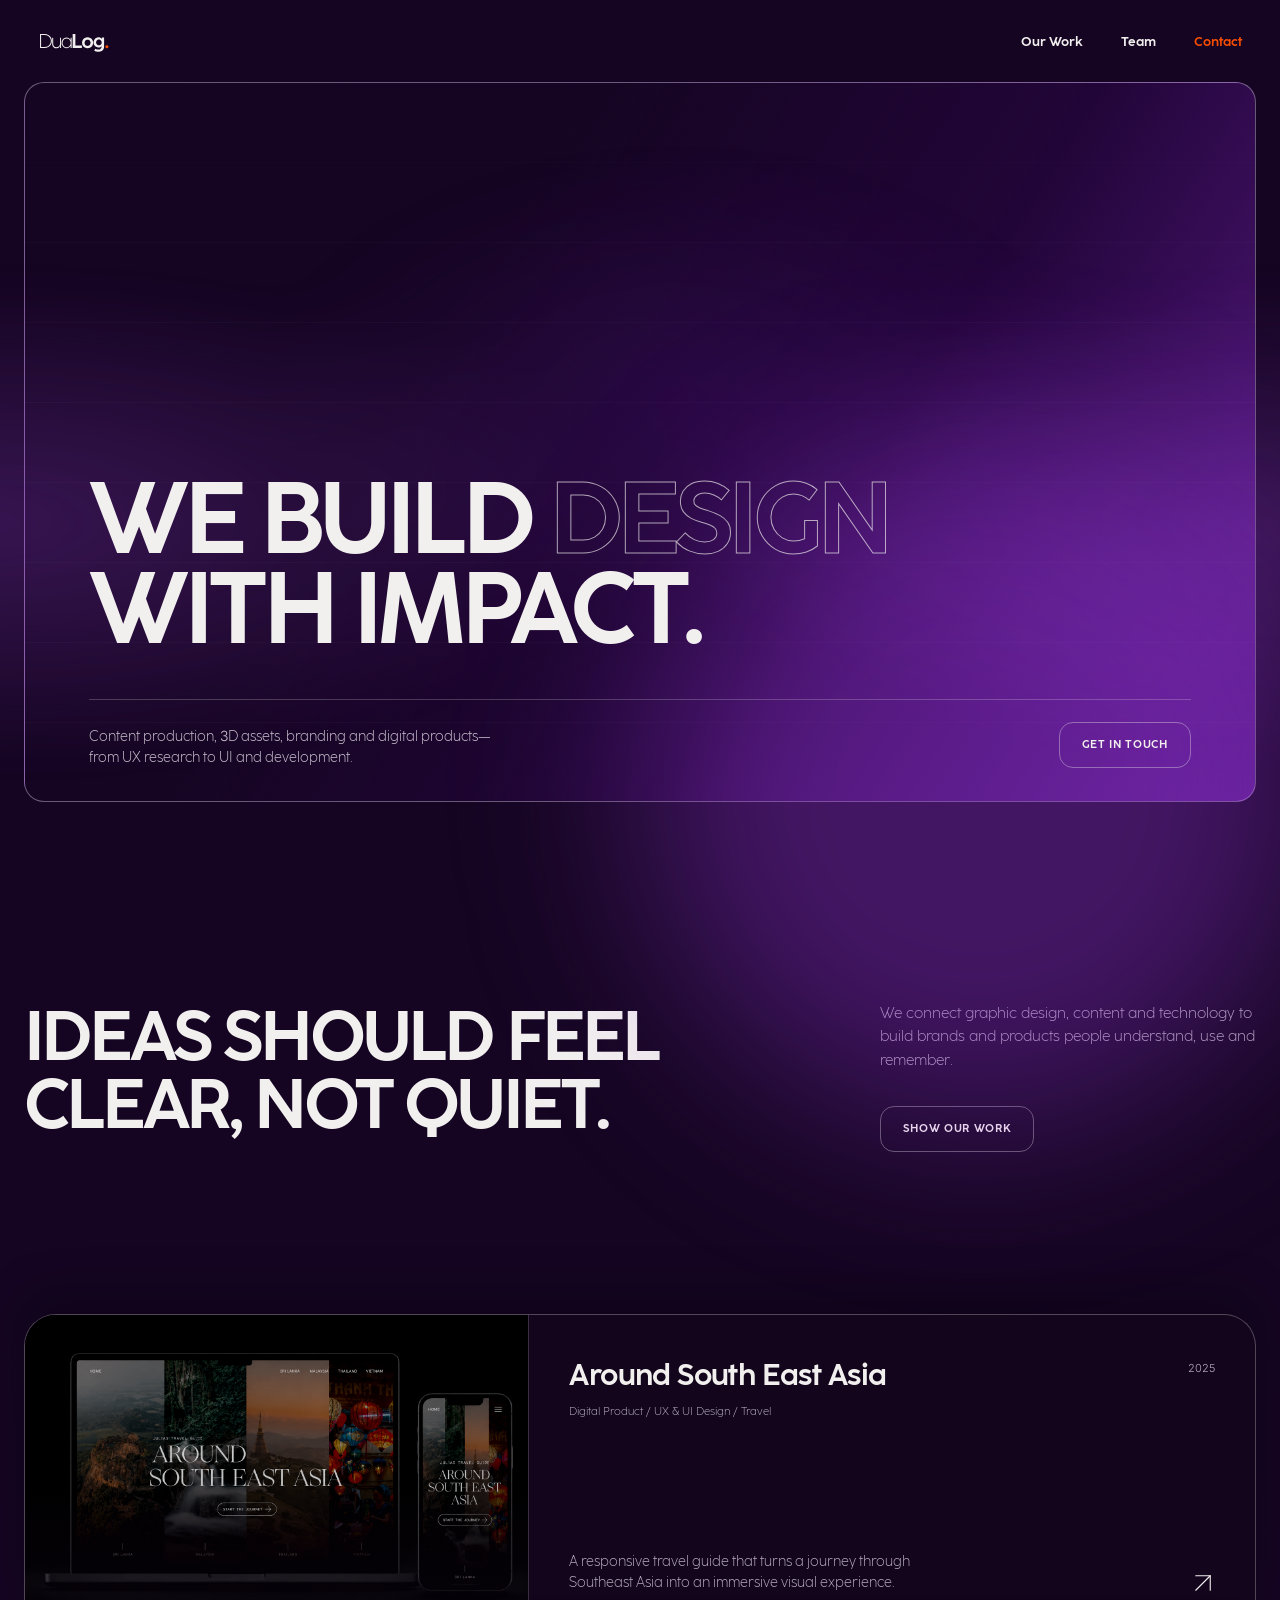
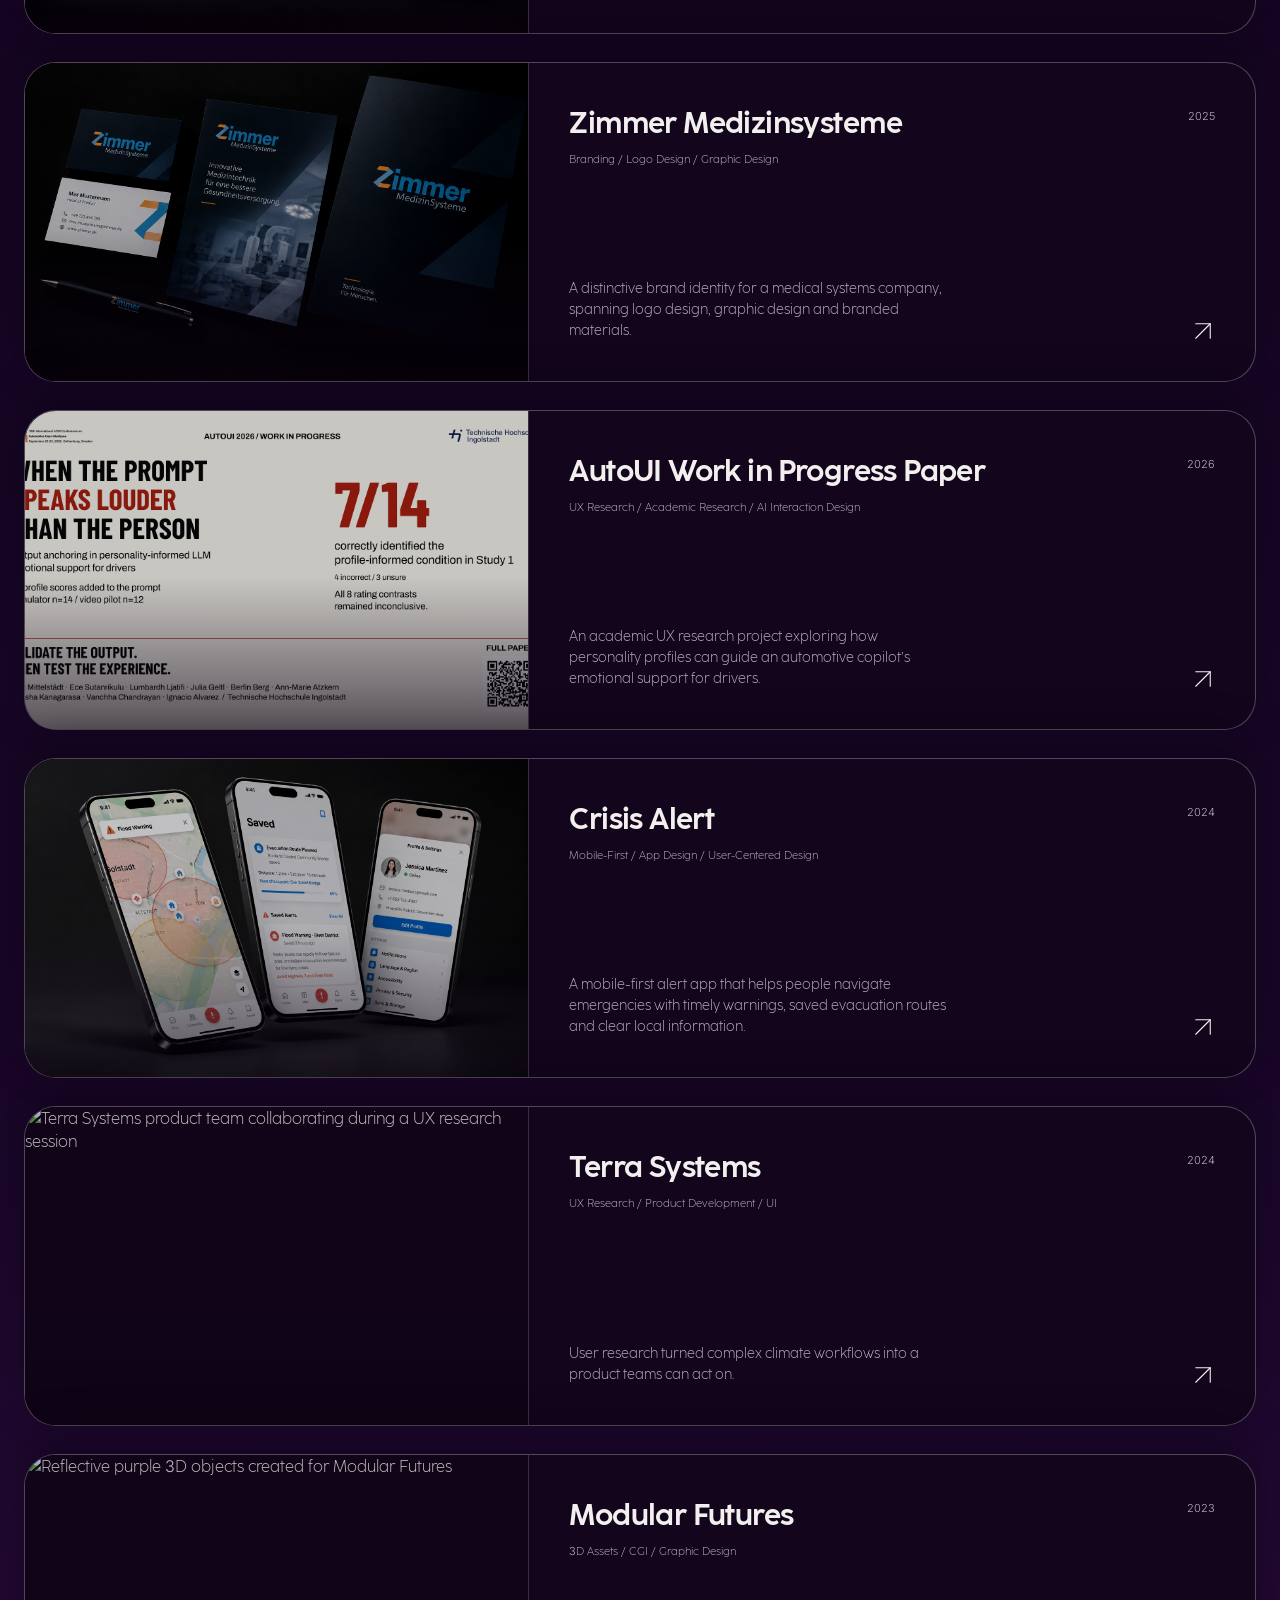
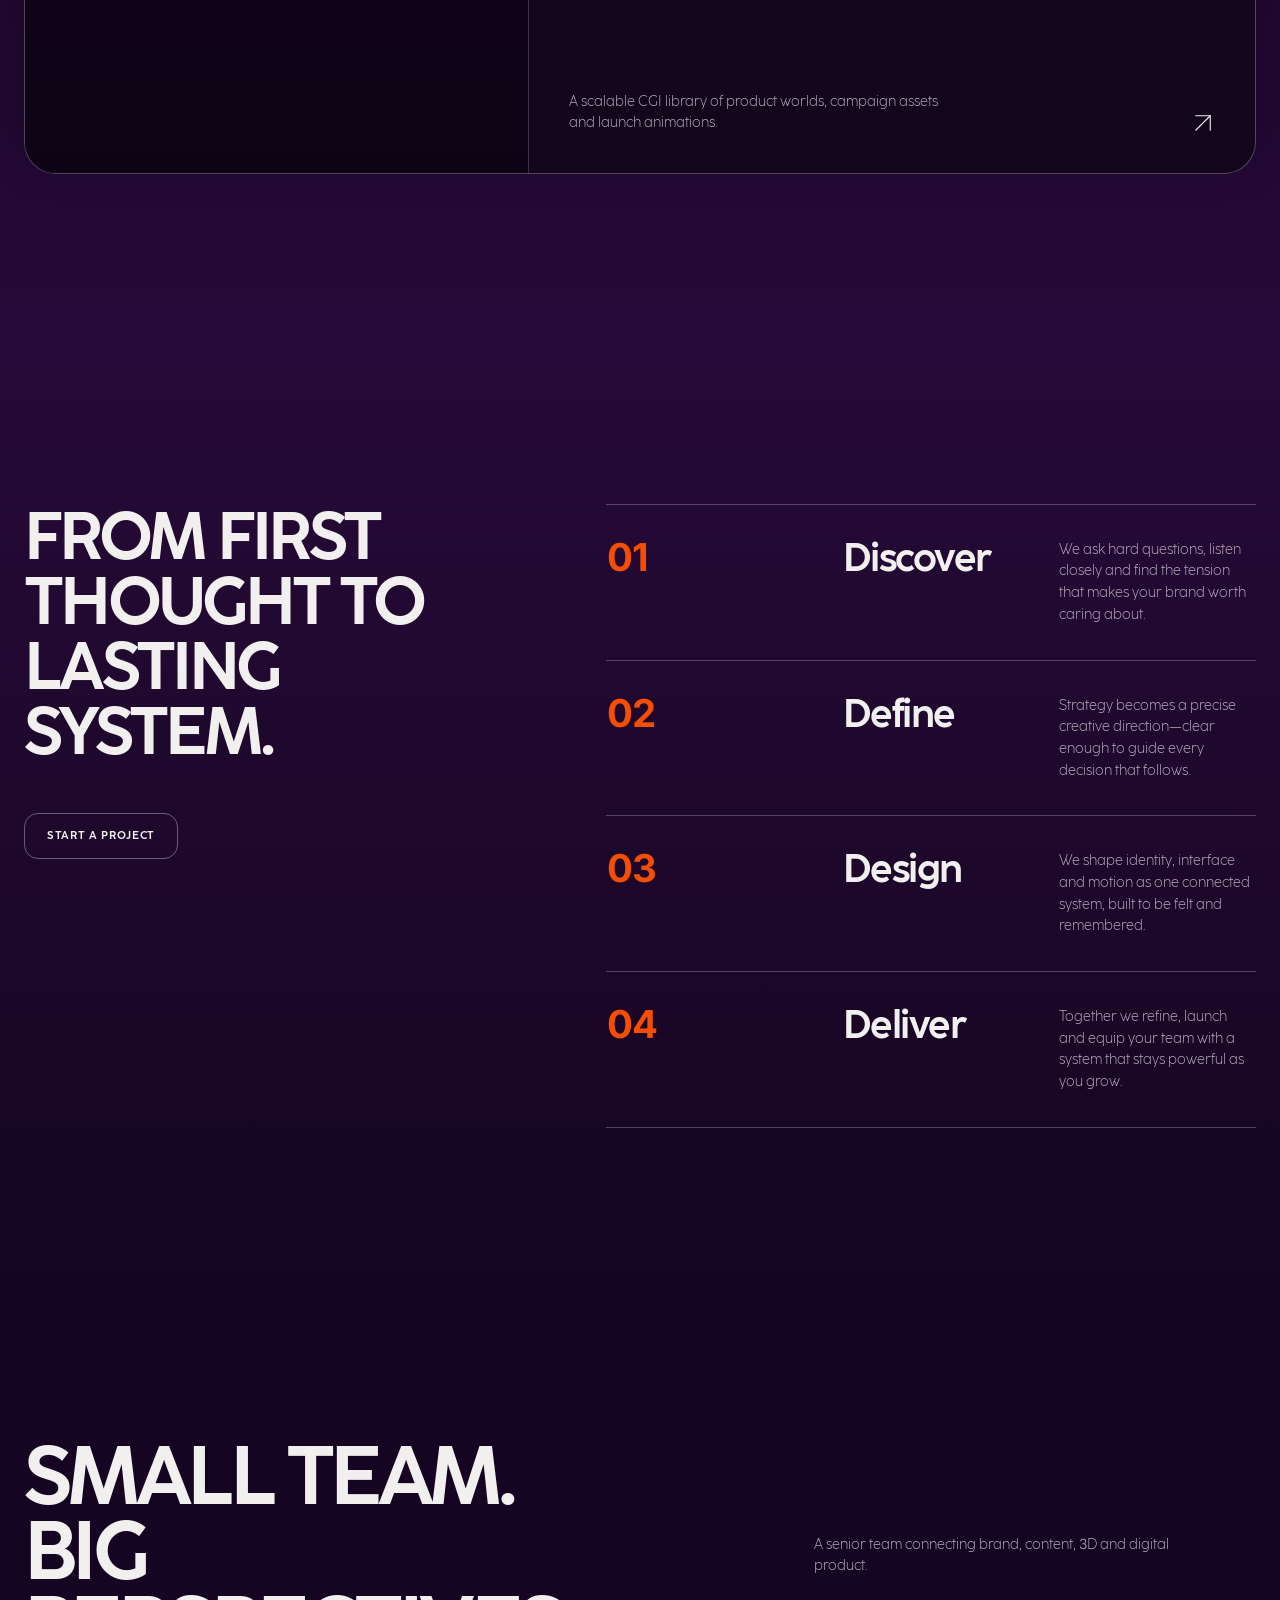
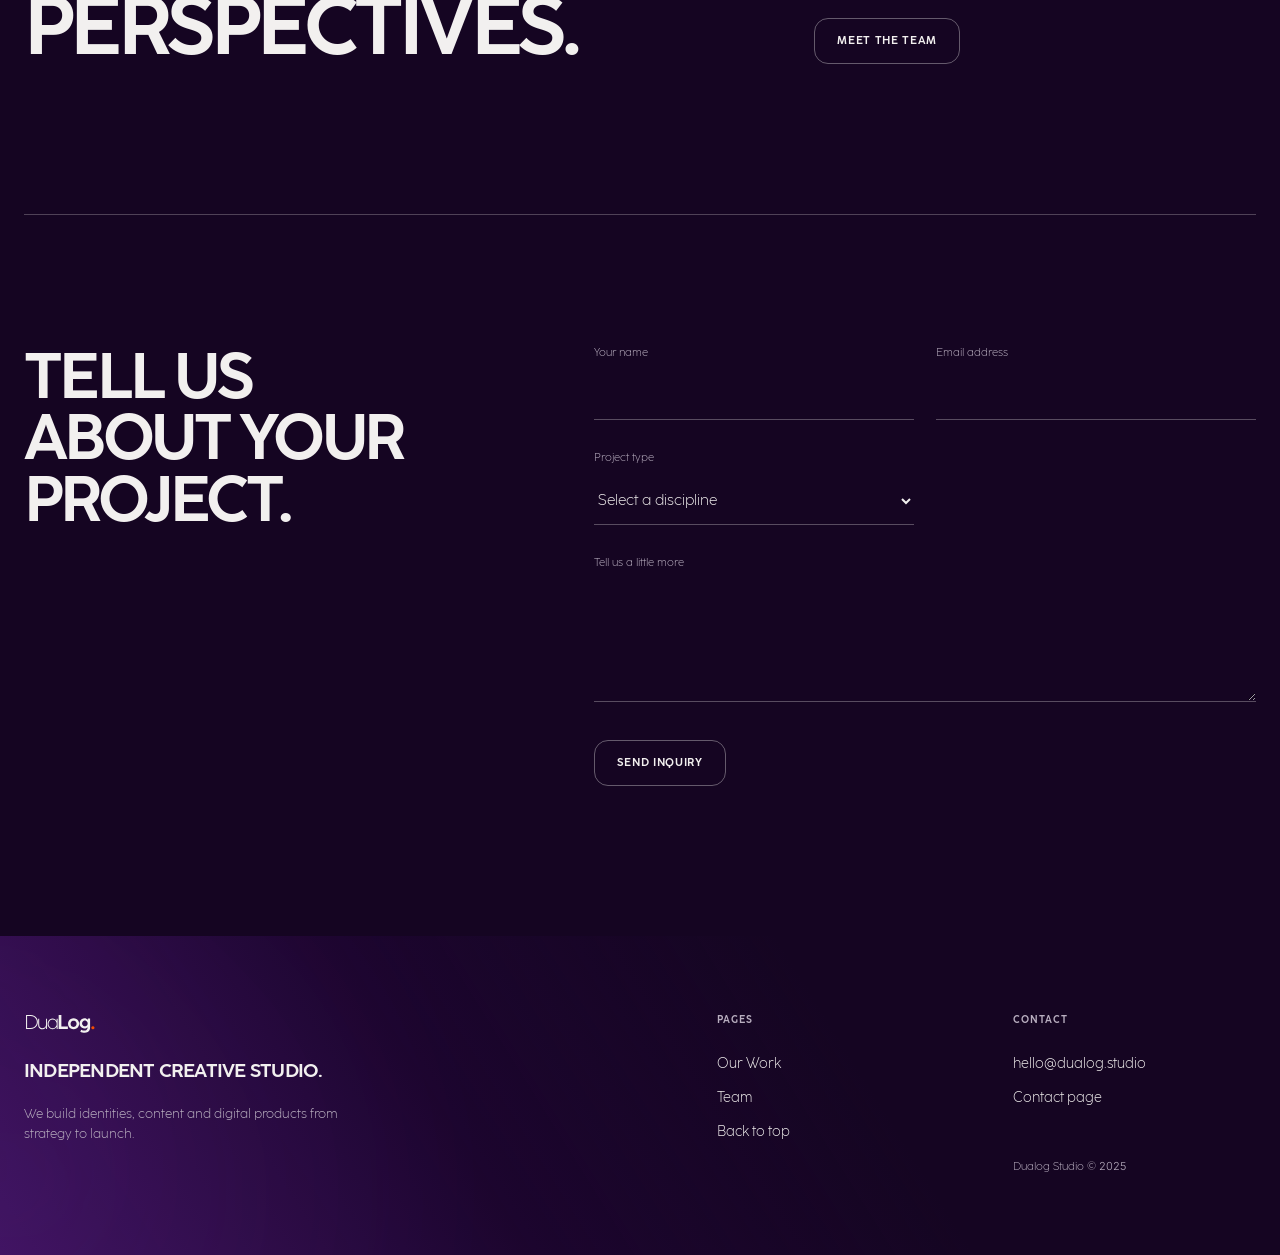
==== commit c88a430f: "refresh portfolio and team profiles + my portfolio items + linkedin Link (external) + profile pic" ====
--- a/index.html
+++ b/index.html
@@ -44,82 +44,104 @@
     </section>
     <div class="figma-divider page-shell" aria-hidden="true"><img src="/assets/36679.svg" alt="" /></div>
     <section class="work page-shell" id="work">
-      <div class="project-grid"><a class="project-card" href="https://drive.google.com/drive/folders/1cF8yQR7hkwyYCH8NEFq_pO6ansDmtK8A?usp=sharing" target="_blank" rel="noopener noreferrer">
-          <div class="project-card__image"><img src="pictures/content/Design/CoperatedDesignMalzanMediaworks.png"
-              alt="Coperated Design Malzan Mediaworks" /></div>
-          <div class="project-card__meta">
-            <div>
-              <h3>Malzan Mediaworks</h3>
-              <p>Corporate Design / Branding / Identity</p>
+      <div class="project-grid"><a class="project-card" href="#contact">
+          <div class="project-card__image"><img src="pictures/TravelBlog_MockUp.png"
+              alt="Responsive Around South East Asia travel guide website shown on a laptop and phone" /></div>
+          <div class="project-card__meta">
+            <div>
+              <h3>Around South East Asia</h3>
+              <p>Digital Product / UX &amp; UI Design / Travel</p>
             </div><span>2025</span>
           </div>
-          <p class="project-card__summary">A full corporate design redesign — logo, colour system and brand guidelines
-            for a modern media production company.</p><svg xmlns="http://www.w3.org/2000/svg" width="24" height="24"
-            viewBox="0 0 24 24" fill="none" stroke="currentColor" stroke-width="0.75" stroke-linecap="round"
-            stroke-linejoin="round" class="project-card__link-icon" aria-hidden="true">
-            <path d="M7 7h10v10"></path>
-            <path d="M7 17 17 7"></path>
-          </svg>
-        </a>
-        <a class="project-card" href="https://drive.google.com/drive/folders/1DYTa2SRRX9w5SYRrdJNVJdLeC7k0mgNj?usp=sharing" target="_blank" rel="noopener noreferrer">
-          <div class="project-card__image"><img src="pictures/content/Design/PlakatRundgangHSFlensburg.png"
-              alt="Plakat Rundgang Hochschule Flensburg" /></div>
-          <div class="project-card__meta">
-            <div>
-              <h3>Rundgang HS Flensburg</h3>
-              <p>Graphic Design / Editorial / Print</p>
+          <p class="project-card__summary">A responsive travel guide that turns a journey through Southeast Asia into an
+            immersive visual experience.</p><svg xmlns="http://www.w3.org/2000/svg" width="24" height="24" viewBox="0 0 24 24"
+            fill="none" stroke="currentColor" stroke-width="0.75" stroke-linecap="round" stroke-linejoin="round"
+            class="project-card__link-icon" aria-hidden="true">
+            <path d="M7 7h10v10"></path>
+            <path d="M7 17 17 7"></path>
+          </svg>
+        </a>
+        <a class="project-card" href="#contact">
+          <div class="project-card__image"><img src="pictures/ZimmerMedizinsysteme_Branding.png"
+              alt="Zimmer Medizinsysteme brand identity mockup with logo, stationery and brochure" /></div>
+          <div class="project-card__meta">
+            <div>
+              <h3>Zimmer Medizinsysteme</h3>
+              <p>Branding / Logo Design / Graphic Design</p>
             </div><span>2025</span>
           </div>
-          <p class="project-card__summary">An event poster designed and art directed for Hochschule Flensburg — from
-            concept to print-ready layout.</p><svg xmlns="http://www.w3.org/2000/svg" width="24" height="24"
-            viewBox="0 0 24 24" fill="none" stroke="currentColor" stroke-width="0.75" stroke-linecap="round"
-            stroke-linejoin="round" class="project-card__link-icon" aria-hidden="true">
-            <path d="M7 7h10v10"></path>
-            <path d="M7 17 17 7"></path>
-          </svg>
-        </a>
-        <a class="project-card" href="https://www.miarabe-art.de" target="_blank" rel="noopener noreferrer">
-          <div class="project-card__image"><img src="pictures/content/Design/MiaRabeWebsite.png" alt="Mia Rabe Website" /></div>
-          <div class="project-card__meta">
-            <div>
-              <h3>Mia Rabe — Portfolio Künstlerin</h3>
-              <p>Web Design / UI / Portfolio</p>
-            </div><span>2025</span>
-          </div>
-          <p class="project-card__summary">Personal portfolio website — a clean and minimal digital presence designed to
-            let the work speak for itself.</p><svg xmlns="http://www.w3.org/2000/svg" width="24" height="24"
-            viewBox="0 0 24 24" fill="none" stroke="currentColor" stroke-width="0.75" stroke-linecap="round"
-            stroke-linejoin="round" class="project-card__link-icon" aria-hidden="true">
-            <path d="M7 7h10v10"></path>
-            <path d="M7 17 17 7"></path>
-          </svg>
-        </a>
-        <a class="project-card" href="https://drive.google.com/drive/folders/1H3gOHLUIA5ldTdJXq2iXQjAyV4Zp8S1x?usp=sharing" target="_blank" rel="noopener noreferrer">
-          <div class="project-card__image"><img src="pictures/content/3D/3DRendering.png" alt="Lego Minifigure CGI Rendering" /></div>
-          <div class="project-card__meta">
-            <div>
-              <h3>Lego Study — CGI Rendering</h3>
-              <p>3D Lighting / Shading / Rendering</p>
-            </div><span>2025</span>
-          </div>
-          <p class="project-card__summary">A dedicated lighting and rendering exploration — focusing on realistic surface materials, subsurface scattering, micro-imperfections and cinematic studio lighting.</p><svg xmlns="http://www.w3.org/2000/svg" width="24" height="24"
-            viewBox="0 0 24 24" fill="none" stroke="currentColor" stroke-width="0.75" stroke-linecap="round"
-            stroke-linejoin="round" class="project-card__link-icon" aria-hidden="true">
-            <path d="M7 7h10v10"></path>
-            <path d="M7 17 17 7"></path>
-          </svg>
-        </a>
-        <a class="project-card" href="https://drive.google.com/drive/folders/1FDO7btqngdBo2mFELggw_yZ-QfU2s9bs?usp=sharing" target="_blank" rel="noopener noreferrer">
-          <div class="project-card__image"><img src="pictures/content/3D/3DHand.png" alt="Digital Anatomy 3D Hand Modeling" /></div>
-          <div class="project-card__meta">
-            <div>
-              <h3>Digital Anatomy — 3D Hand Modeling</h3>
-              <p>3D Modeling / Sculpting / Topology</p>
-            </div><span>2025</span>
-          </div>
-          <p class="project-card__summary">Detailed organic 3D modeling and digital sculpting of human hand anatomy — crafted from scratch with precise proportions, clean quad topology and fine surface details.</p><svg xmlns="http://www.w3.org/2000/svg" width="24" height="24"
-            viewBox="0 0 24 24" fill="none" stroke="currentColor" stroke-width="0.75" stroke-linecap="round"
-            stroke-linejoin="round" class="project-card__link-icon" aria-hidden="true">
+          <p class="project-card__summary">A distinctive brand identity for a medical systems company, spanning logo
+            design, graphic design and branded materials.</p><svg xmlns="http://www.w3.org/2000/svg" width="24" height="24" viewBox="0 0 24 24"
+            fill="none" stroke="currentColor" stroke-width="0.75" stroke-linecap="round" stroke-linejoin="round"
+            class="project-card__link-icon" aria-hidden="true">
+            <path d="M7 7h10v10"></path>
+            <path d="M7 17 17 7"></path>
+          </svg>
+        </a>
+        <a class="project-card" href="#contact">
+          <div class="project-card__image"><img src="pictures/AutoUI_PosterMadness.png"
+              alt="AutoUI research poster about personality-informed emotional support in an automotive copilot" /></div>
+          <div class="project-card__meta">
+            <div>
+              <h3>AutoUI Work in Progress Paper</h3>
+              <p>UX Research / Academic Research / AI Interaction Design</p>
+            </div><span>2026</span>
+          </div>
+          <p class="project-card__summary">An academic UX research project exploring how personality profiles can guide
+            an automotive copilot’s emotional support for drivers.</p><svg xmlns="http://www.w3.org/2000/svg" width="24" height="24" viewBox="0 0 24 24" fill="none"
+            stroke="currentColor" stroke-width="0.75" stroke-linecap="round" stroke-linejoin="round"
+            class="project-card__link-icon" aria-hidden="true">
+            <path d="M7 7h10v10"></path>
+            <path d="M7 17 17 7"></path>
+          </svg>
+        </a>
+        <a class="project-card" href="#contact">
+          <div class="project-card__image"><img src="pictures/AppDesign_Mockup.png"
+              alt="Crisis Alert app shown on three mobile phone screens" /></div>
+          <div class="project-card__meta">
+            <div>
+              <h3>Crisis Alert</h3>
+              <p>Mobile-First / App Design / User-Centered Design</p>
+            </div><span>2024</span>
+          </div>
+          <p class="project-card__summary">A mobile-first alert app that helps people navigate emergencies with timely
+            warnings, saved evacuation routes and clear local information.</p><svg xmlns="http://www.w3.org/2000/svg" width="24" height="24" viewBox="0 0 24 24" fill="none"
+            stroke="currentColor" stroke-width="0.75" stroke-linecap="round" stroke-linejoin="round"
+            class="project-card__link-icon" aria-hidden="true">
+            <path d="M7 7h10v10"></path>
+            <path d="M7 17 17 7"></path>
+          </svg>
+        </a>
+        <a class="project-card" href="#contact">
+          <div class="project-card__image"><img src="/images/cases/terra-research.jpg"
+              alt="Terra Systems product team collaborating during a UX research session" /></div>
+          <div class="project-card__meta">
+            <div>
+              <h3>Terra Systems</h3>
+              <p>UX Research / Product Development / UI</p>
+            </div><span>2024</span>
+          </div>
+          <p class="project-card__summary">User research turned complex climate workflows into a product teams can act
+            on.</p><svg xmlns="http://www.w3.org/2000/svg" width="24" height="24" viewBox="0 0 24 24" fill="none"
+            stroke="currentColor" stroke-width="0.75" stroke-linecap="round" stroke-linejoin="round"
+            class="project-card__link-icon" aria-hidden="true">
+            <path d="M7 7h10v10"></path>
+            <path d="M7 17 17 7"></path>
+          </svg>
+        </a>
+        <a class="project-card" href="#contact">
+          <div class="project-card__image"><img src="/images/cases/modular-3d.jpg"
+              alt="Reflective purple 3D objects created for Modular Futures" /></div>
+          <div class="project-card__meta">
+            <div>
+              <h3>Modular Futures</h3>
+              <p>3D Assets / CGI / Graphic Design</p>
+            </div><span>2023</span>
+          </div>
+          <p class="project-card__summary">A scalable CGI library of product worlds, campaign assets and launch
+            animations.</p><svg xmlns="http://www.w3.org/2000/svg" width="24" height="24" viewBox="0 0 24 24"
+            fill="none" stroke="currentColor" stroke-width="0.75" stroke-linecap="round" stroke-linejoin="round"
+            class="project-card__link-icon" aria-hidden="true">
             <path d="M7 7h10v10"></path>
             <path d="M7 17 17 7"></path>
           </svg>
@@ -128,7 +150,7 @@
     </section>
     <section class="process page-shell" id="process">
       <div class="process__intro">
-        <h2>From first thought to lasting system.</h2><a class="cta-button" href="/contact.html">Start a project</a>
+        <h2>From first thought to lasting system.</h2><a class="cta-button" href="#contact">Start a project</a>
       </div>
       <div class="process__steps">
         <table class="process-table">
@@ -140,8 +162,7 @@
                 <h3>Discover</h3>
               </td>
               <td>
-                <p>We ask hard questions, listen closely and find the tension that makes your brand worth caring about.
-                </p>
+                <p>We ask hard questions, listen closely and find the tension that makes your brand worth caring about.</p>
               </td>
             </tr>
             <tr class="process-step">
@@ -202,7 +223,7 @@
         </label>
         <label>
           <span>Project type</span>
-          <select name="project-type">
+          <select name="project-type" required>
             <option value="">Select a discipline</option>
             <option>Content production</option>
             <option>3D assets</option>
@@ -236,7 +257,6 @@
           <div class="footer__column">
             <h3>Contact</h3>
             <a href="mailto:hello@dualog.studio">hello@dualog.studio</a>
-            <a href="https://maps.google.com/?q=Berlin" target="_blank" rel="noopener noreferrer">Berlin — Worldwide</a>
             <a href="/contact.html">Contact page</a>
             <p class="footer__copyright">Dualog Studio © 2025</p>
           </div>
--- a/index.css
+++ b/index.css
@@ -124,6 +124,7 @@
 
 .site-header--floating.site-header--hidden {
     transform: translateY(-100%);
+    pointer-events: none;
 }
 
 .brand,
@@ -259,6 +260,7 @@
     background: rgba(159, 58, 228, 0.34);
     filter: blur(90px);
     opacity: 1;
+    pointer-events: none;
     transition: opacity 900ms 180ms ease;
 }
 
@@ -946,6 +948,14 @@
     letter-spacing: -0.04em;
 }
 
+.work-library__summary {
+    max-width: 520px;
+    margin-top: 12px;
+    color: var(--muted);
+    font-size: 14px;
+    line-height: 1.5;
+}
+
 #filter-content:checked~.work-library .work-library__card:not(.category-content),
 #filter-3d:checked~.work-library .work-library__card:not(.category-3d),
 #filter-brand-ui:checked~.work-library .work-library__card:not(.category-brand-ui),
@@ -1323,11 +1333,34 @@
     line-height: 1.65;
 }
 
+.designer-profile__linkedin {
+    display: inline-flex;
+    align-items: center;
+    gap: 6px;
+    margin-top: 20px;
+    color: var(--ink);
+    font-size: 12px;
+    font-weight: 700;
+}
+
+.designer-profile__linkedin::after {
+    content: "↗";
+    font-size: 16px;
+}
+
+.designer-profile__linkedin:hover {
+    color: var(--orange);
+}
+
+.designer-profile__linkedin--placeholder {
+    color: var(--muted);
+}
+
 .team__disciplines {
     display: flex;
     flex-wrap: wrap;
     gap: 9px;
-    margin: 38px 0 0;
+    margin: 18px 0 0;
     padding: 0;
     list-style: none;
 }
@@ -1510,53 +1543,7 @@
 }
 
 .contact-panel--login {
-    padding-bottom: 100px;
-}
-
-.contact-location__details {
-    margin-top: 32px;
-    display: flex;
-    flex-direction: column;
-    gap: 14px;
-}
-
-.contact-location__details address {
-    font-style: normal;
-    font-size: 15px;
-    line-height: 1.6;
-    color: var(--ink);
-}
-
-.contact-location__hours {
-    color: var(--muted);
-    font-size: 12px;
-}
-
-.contact-location__link {
-    color: var(--orange);
-    font-size: 13px;
-    text-decoration: underline;
-    text-underline-offset: 4px;
-    transition: opacity 180ms ease;
-    width: fit-content;
-}
-
-.contact-location__link:hover {
-    opacity: 0.8;
-}
-
-.contact-location__image {
-    display: flex;
-    align-items: center;
-}
-
-.contact-location__image img {
-    width: 100%;
-    height: auto;
-    border-radius: 20px;
-    object-fit: cover;
-    box-shadow: 0 16px 40px rgba(0, 0, 0, 0.4);
-    border: 1px solid rgba(242, 240, 239, 0.1);
+    padding-bottom: 40px;
 }
 
 .contact-panel--message {
@@ -1622,7 +1609,6 @@
 }
 
 .inquiry-form input,
-.inquiry-form select,
 .inquiry-form textarea,
 .login-form input {
     width: 100%;
@@ -1638,24 +1624,8 @@
 }
 
 .inquiry-form input,
-.inquiry-form select,
 .login-form input {
     height: 48px;
-}
-
-.inquiry-form select {
-    appearance: none;
-    -webkit-appearance: none;
-    cursor: pointer;
-    background-image: url("data:image/svg+xml,%3Csvg xmlns='http://www.w3.org/2000/svg' width='12' height='8' viewBox='0 0 12 8'%3E%3Cpath d='M1 1l5 5 5-5' stroke='rgba(242,240,239,0.5)' stroke-width='1.5' fill='none' stroke-linecap='round'/%3E%3C/svg%3E");
-    background-repeat: no-repeat;
-    background-position: right 4px center;
-    padding-right: 24px;
-}
-
-.inquiry-form select option {
-    background: var(--night);
-    color: var(--ink);
 }
 
 .inquiry-form textarea {
@@ -1664,7 +1634,6 @@
 }
 
 .inquiry-form input:focus,
-.inquiry-form select:focus,
 .inquiry-form textarea:focus,
 .login-form input:focus {
     border-color: var(--orange);
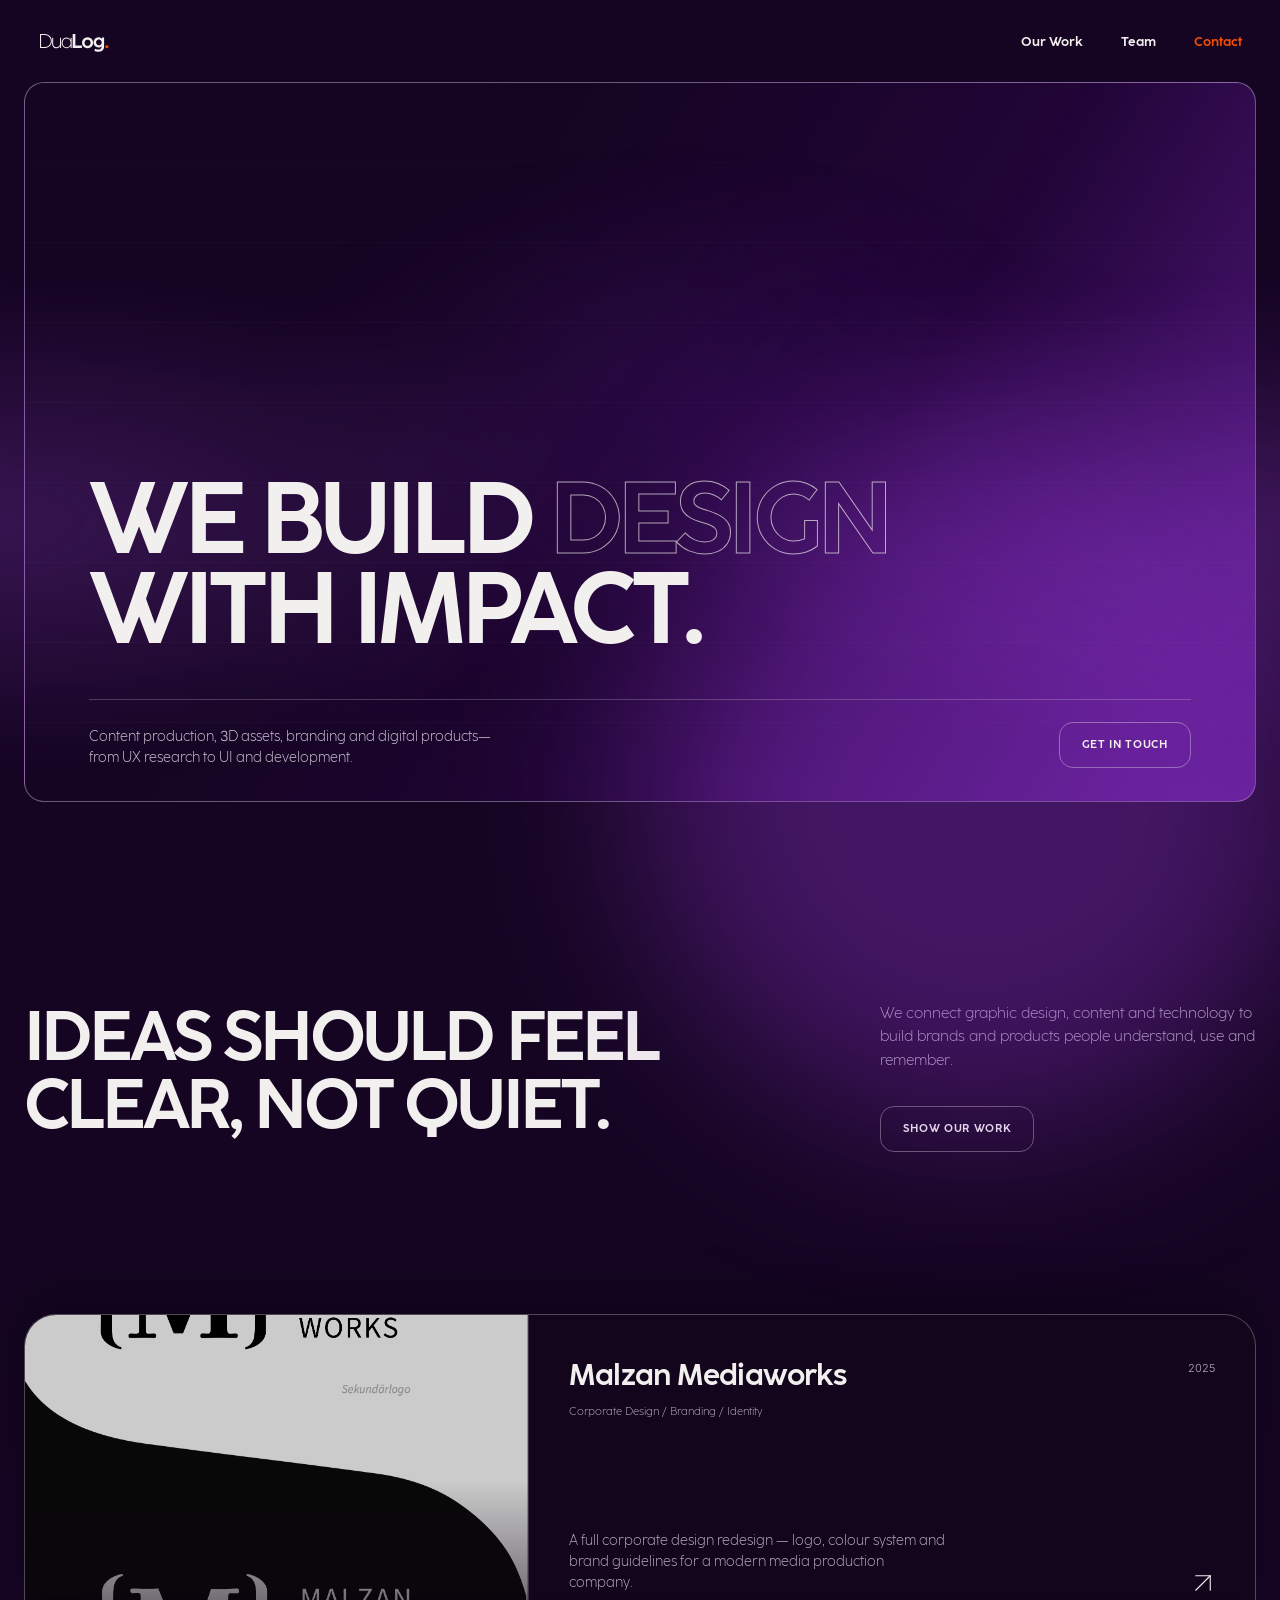
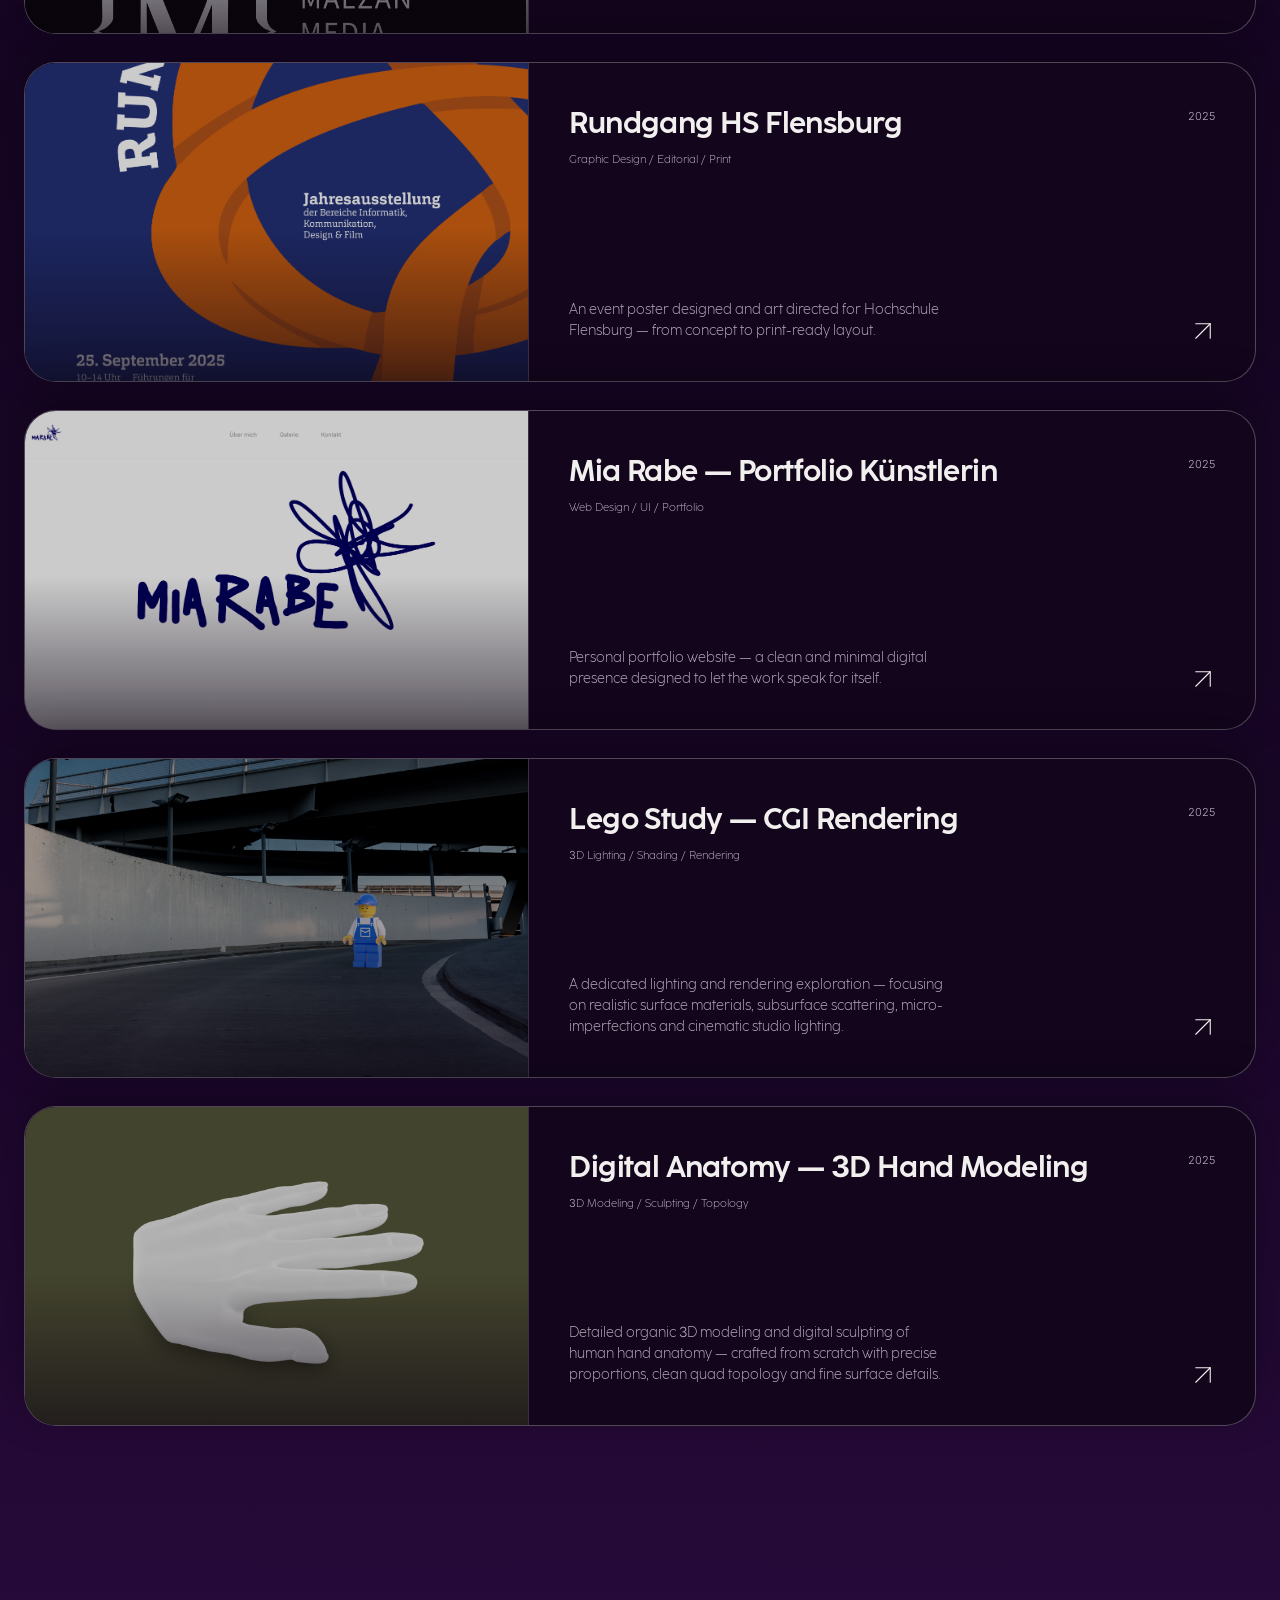
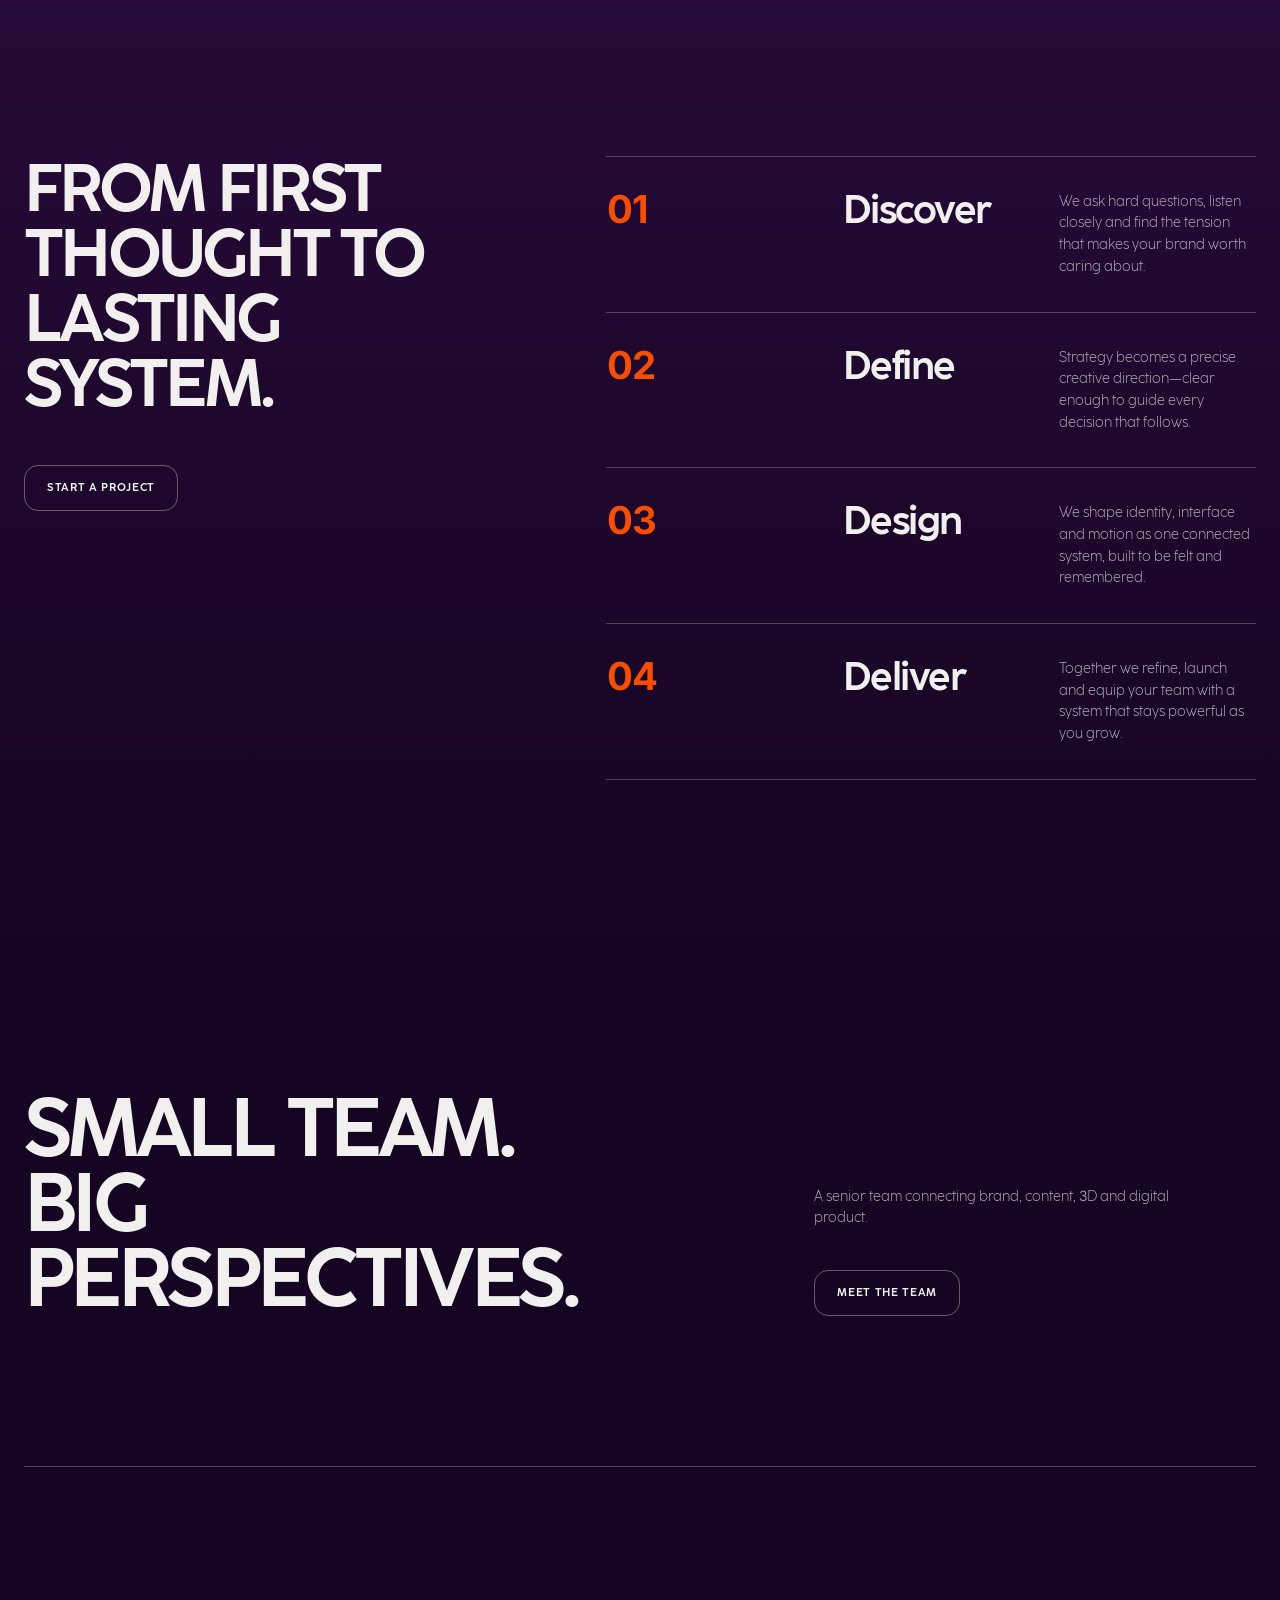
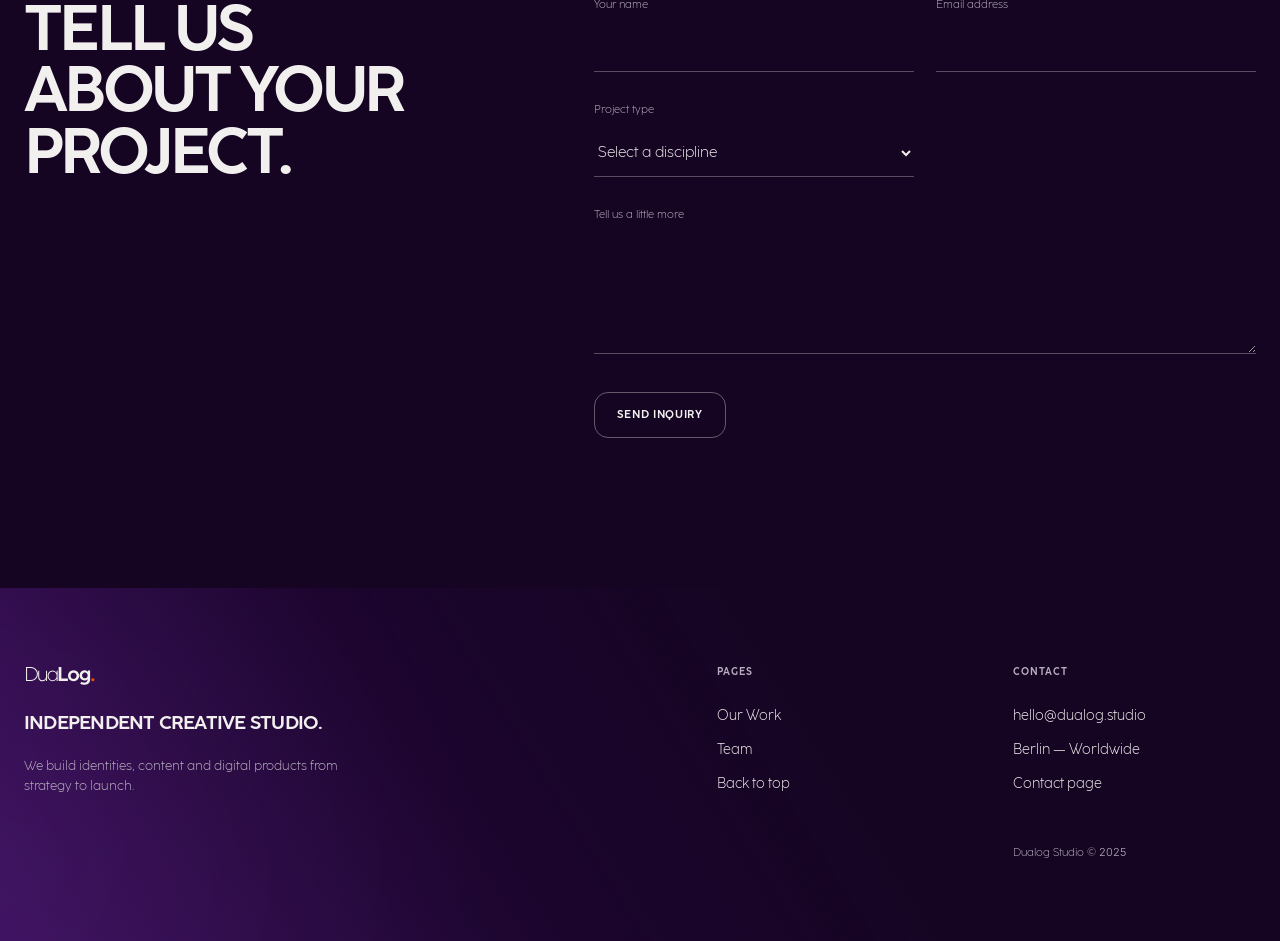
==== commit b23bd19e: "Merge branch 'main' into julia" ====
--- a/index.html
+++ b/index.html
@@ -44,104 +44,82 @@
     </section>
     <div class="figma-divider page-shell" aria-hidden="true"><img src="/assets/36679.svg" alt="" /></div>
     <section class="work page-shell" id="work">
-      <div class="project-grid"><a class="project-card" href="#contact">
-          <div class="project-card__image"><img src="pictures/TravelBlog_MockUp.png"
-              alt="Responsive Around South East Asia travel guide website shown on a laptop and phone" /></div>
-          <div class="project-card__meta">
-            <div>
-              <h3>Around South East Asia</h3>
-              <p>Digital Product / UX &amp; UI Design / Travel</p>
-            </div><span>2025</span>
-          </div>
-          <p class="project-card__summary">A responsive travel guide that turns a journey through Southeast Asia into an
-            immersive visual experience.</p><svg xmlns="http://www.w3.org/2000/svg" width="24" height="24" viewBox="0 0 24 24"
-            fill="none" stroke="currentColor" stroke-width="0.75" stroke-linecap="round" stroke-linejoin="round"
-            class="project-card__link-icon" aria-hidden="true">
-            <path d="M7 7h10v10"></path>
-            <path d="M7 17 17 7"></path>
-          </svg>
-        </a>
-        <a class="project-card" href="#contact">
-          <div class="project-card__image"><img src="pictures/ZimmerMedizinsysteme_Branding.png"
-              alt="Zimmer Medizinsysteme brand identity mockup with logo, stationery and brochure" /></div>
-          <div class="project-card__meta">
-            <div>
-              <h3>Zimmer Medizinsysteme</h3>
-              <p>Branding / Logo Design / Graphic Design</p>
-            </div><span>2025</span>
-          </div>
-          <p class="project-card__summary">A distinctive brand identity for a medical systems company, spanning logo
-            design, graphic design and branded materials.</p><svg xmlns="http://www.w3.org/2000/svg" width="24" height="24" viewBox="0 0 24 24"
-            fill="none" stroke="currentColor" stroke-width="0.75" stroke-linecap="round" stroke-linejoin="round"
-            class="project-card__link-icon" aria-hidden="true">
-            <path d="M7 7h10v10"></path>
-            <path d="M7 17 17 7"></path>
-          </svg>
-        </a>
-        <a class="project-card" href="#contact">
-          <div class="project-card__image"><img src="pictures/AutoUI_PosterMadness.png"
-              alt="AutoUI research poster about personality-informed emotional support in an automotive copilot" /></div>
-          <div class="project-card__meta">
-            <div>
-              <h3>AutoUI Work in Progress Paper</h3>
-              <p>UX Research / Academic Research / AI Interaction Design</p>
-            </div><span>2026</span>
-          </div>
-          <p class="project-card__summary">An academic UX research project exploring how personality profiles can guide
-            an automotive copilot’s emotional support for drivers.</p><svg xmlns="http://www.w3.org/2000/svg" width="24" height="24" viewBox="0 0 24 24" fill="none"
-            stroke="currentColor" stroke-width="0.75" stroke-linecap="round" stroke-linejoin="round"
-            class="project-card__link-icon" aria-hidden="true">
-            <path d="M7 7h10v10"></path>
-            <path d="M7 17 17 7"></path>
-          </svg>
-        </a>
-        <a class="project-card" href="#contact">
-          <div class="project-card__image"><img src="pictures/AppDesign_Mockup.png"
-              alt="Crisis Alert app shown on three mobile phone screens" /></div>
-          <div class="project-card__meta">
-            <div>
-              <h3>Crisis Alert</h3>
-              <p>Mobile-First / App Design / User-Centered Design</p>
-            </div><span>2024</span>
-          </div>
-          <p class="project-card__summary">A mobile-first alert app that helps people navigate emergencies with timely
-            warnings, saved evacuation routes and clear local information.</p><svg xmlns="http://www.w3.org/2000/svg" width="24" height="24" viewBox="0 0 24 24" fill="none"
-            stroke="currentColor" stroke-width="0.75" stroke-linecap="round" stroke-linejoin="round"
-            class="project-card__link-icon" aria-hidden="true">
-            <path d="M7 7h10v10"></path>
-            <path d="M7 17 17 7"></path>
-          </svg>
-        </a>
-        <a class="project-card" href="#contact">
-          <div class="project-card__image"><img src="/images/cases/terra-research.jpg"
-              alt="Terra Systems product team collaborating during a UX research session" /></div>
-          <div class="project-card__meta">
-            <div>
-              <h3>Terra Systems</h3>
-              <p>UX Research / Product Development / UI</p>
-            </div><span>2024</span>
-          </div>
-          <p class="project-card__summary">User research turned complex climate workflows into a product teams can act
-            on.</p><svg xmlns="http://www.w3.org/2000/svg" width="24" height="24" viewBox="0 0 24 24" fill="none"
-            stroke="currentColor" stroke-width="0.75" stroke-linecap="round" stroke-linejoin="round"
-            class="project-card__link-icon" aria-hidden="true">
-            <path d="M7 7h10v10"></path>
-            <path d="M7 17 17 7"></path>
-          </svg>
-        </a>
-        <a class="project-card" href="#contact">
-          <div class="project-card__image"><img src="/images/cases/modular-3d.jpg"
-              alt="Reflective purple 3D objects created for Modular Futures" /></div>
-          <div class="project-card__meta">
-            <div>
-              <h3>Modular Futures</h3>
-              <p>3D Assets / CGI / Graphic Design</p>
-            </div><span>2023</span>
-          </div>
-          <p class="project-card__summary">A scalable CGI library of product worlds, campaign assets and launch
-            animations.</p><svg xmlns="http://www.w3.org/2000/svg" width="24" height="24" viewBox="0 0 24 24"
-            fill="none" stroke="currentColor" stroke-width="0.75" stroke-linecap="round" stroke-linejoin="round"
-            class="project-card__link-icon" aria-hidden="true">
+      <div class="project-grid"><a class="project-card" href="https://drive.google.com/drive/folders/1cF8yQR7hkwyYCH8NEFq_pO6ansDmtK8A?usp=sharing" target="_blank" rel="noopener noreferrer">
+          <div class="project-card__image"><img src="pictures/content/Design/CoperatedDesignMalzanMediaworks.png"
+              alt="Coperated Design Malzan Mediaworks" /></div>
+          <div class="project-card__meta">
+            <div>
+              <h3>Malzan Mediaworks</h3>
+              <p>Corporate Design / Branding / Identity</p>
+            </div><span>2025</span>
+          </div>
+          <p class="project-card__summary">A full corporate design redesign — logo, colour system and brand guidelines
+            for a modern media production company.</p><svg xmlns="http://www.w3.org/2000/svg" width="24" height="24"
+            viewBox="0 0 24 24" fill="none" stroke="currentColor" stroke-width="0.75" stroke-linecap="round"
+            stroke-linejoin="round" class="project-card__link-icon" aria-hidden="true">
+            <path d="M7 7h10v10"></path>
+            <path d="M7 17 17 7"></path>
+          </svg>
+        </a>
+        <a class="project-card" href="https://drive.google.com/drive/folders/1DYTa2SRRX9w5SYRrdJNVJdLeC7k0mgNj?usp=sharing" target="_blank" rel="noopener noreferrer">
+          <div class="project-card__image"><img src="pictures/content/Design/PlakatRundgangHSFlensburg.png"
+              alt="Plakat Rundgang Hochschule Flensburg" /></div>
+          <div class="project-card__meta">
+            <div>
+              <h3>Rundgang HS Flensburg</h3>
+              <p>Graphic Design / Editorial / Print</p>
+            </div><span>2025</span>
+          </div>
+          <p class="project-card__summary">An event poster designed and art directed for Hochschule Flensburg — from
+            concept to print-ready layout.</p><svg xmlns="http://www.w3.org/2000/svg" width="24" height="24"
+            viewBox="0 0 24 24" fill="none" stroke="currentColor" stroke-width="0.75" stroke-linecap="round"
+            stroke-linejoin="round" class="project-card__link-icon" aria-hidden="true">
+            <path d="M7 7h10v10"></path>
+            <path d="M7 17 17 7"></path>
+          </svg>
+        </a>
+        <a class="project-card" href="https://www.miarabe-art.de" target="_blank" rel="noopener noreferrer">
+          <div class="project-card__image"><img src="pictures/content/Design/MiaRabeWebsite.png" alt="Mia Rabe Website" /></div>
+          <div class="project-card__meta">
+            <div>
+              <h3>Mia Rabe — Portfolio Künstlerin</h3>
+              <p>Web Design / UI / Portfolio</p>
+            </div><span>2025</span>
+          </div>
+          <p class="project-card__summary">Personal portfolio website — a clean and minimal digital presence designed to
+            let the work speak for itself.</p><svg xmlns="http://www.w3.org/2000/svg" width="24" height="24"
+            viewBox="0 0 24 24" fill="none" stroke="currentColor" stroke-width="0.75" stroke-linecap="round"
+            stroke-linejoin="round" class="project-card__link-icon" aria-hidden="true">
+            <path d="M7 7h10v10"></path>
+            <path d="M7 17 17 7"></path>
+          </svg>
+        </a>
+        <a class="project-card" href="https://drive.google.com/drive/folders/1H3gOHLUIA5ldTdJXq2iXQjAyV4Zp8S1x?usp=sharing" target="_blank" rel="noopener noreferrer">
+          <div class="project-card__image"><img src="pictures/content/3D/3DRendering.png" alt="Lego Minifigure CGI Rendering" /></div>
+          <div class="project-card__meta">
+            <div>
+              <h3>Lego Study — CGI Rendering</h3>
+              <p>3D Lighting / Shading / Rendering</p>
+            </div><span>2025</span>
+          </div>
+          <p class="project-card__summary">A dedicated lighting and rendering exploration — focusing on realistic surface materials, subsurface scattering, micro-imperfections and cinematic studio lighting.</p><svg xmlns="http://www.w3.org/2000/svg" width="24" height="24"
+            viewBox="0 0 24 24" fill="none" stroke="currentColor" stroke-width="0.75" stroke-linecap="round"
+            stroke-linejoin="round" class="project-card__link-icon" aria-hidden="true">
+            <path d="M7 7h10v10"></path>
+            <path d="M7 17 17 7"></path>
+          </svg>
+        </a>
+        <a class="project-card" href="https://drive.google.com/drive/folders/1FDO7btqngdBo2mFELggw_yZ-QfU2s9bs?usp=sharing" target="_blank" rel="noopener noreferrer">
+          <div class="project-card__image"><img src="pictures/content/3D/3DHand.png" alt="Digital Anatomy 3D Hand Modeling" /></div>
+          <div class="project-card__meta">
+            <div>
+              <h3>Digital Anatomy — 3D Hand Modeling</h3>
+              <p>3D Modeling / Sculpting / Topology</p>
+            </div><span>2025</span>
+          </div>
+          <p class="project-card__summary">Detailed organic 3D modeling and digital sculpting of human hand anatomy — crafted from scratch with precise proportions, clean quad topology and fine surface details.</p><svg xmlns="http://www.w3.org/2000/svg" width="24" height="24"
+            viewBox="0 0 24 24" fill="none" stroke="currentColor" stroke-width="0.75" stroke-linecap="round"
+            stroke-linejoin="round" class="project-card__link-icon" aria-hidden="true">
             <path d="M7 7h10v10"></path>
             <path d="M7 17 17 7"></path>
           </svg>
@@ -150,7 +128,7 @@
     </section>
     <section class="process page-shell" id="process">
       <div class="process__intro">
-        <h2>From first thought to lasting system.</h2><a class="cta-button" href="#contact">Start a project</a>
+        <h2>From first thought to lasting system.</h2><a class="cta-button" href="/contact.html">Start a project</a>
       </div>
       <div class="process__steps">
         <table class="process-table">
@@ -162,7 +140,8 @@
                 <h3>Discover</h3>
               </td>
               <td>
-                <p>We ask hard questions, listen closely and find the tension that makes your brand worth caring about.</p>
+                <p>We ask hard questions, listen closely and find the tension that makes your brand worth caring about.
+                </p>
               </td>
             </tr>
             <tr class="process-step">
@@ -223,7 +202,7 @@
         </label>
         <label>
           <span>Project type</span>
-          <select name="project-type" required>
+          <select name="project-type">
             <option value="">Select a discipline</option>
             <option>Content production</option>
             <option>3D assets</option>
@@ -257,6 +236,7 @@
           <div class="footer__column">
             <h3>Contact</h3>
             <a href="mailto:hello@dualog.studio">hello@dualog.studio</a>
+            <a href="https://maps.google.com/?q=Berlin" target="_blank" rel="noopener noreferrer">Berlin — Worldwide</a>
             <a href="/contact.html">Contact page</a>
             <p class="footer__copyright">Dualog Studio © 2025</p>
           </div>
--- a/index.css
+++ b/index.css
@@ -1543,7 +1543,53 @@
 }
 
 .contact-panel--login {
-    padding-bottom: 40px;
+    padding-bottom: 100px;
+}
+
+.contact-location__details {
+    margin-top: 32px;
+    display: flex;
+    flex-direction: column;
+    gap: 14px;
+}
+
+.contact-location__details address {
+    font-style: normal;
+    font-size: 15px;
+    line-height: 1.6;
+    color: var(--ink);
+}
+
+.contact-location__hours {
+    color: var(--muted);
+    font-size: 12px;
+}
+
+.contact-location__link {
+    color: var(--orange);
+    font-size: 13px;
+    text-decoration: underline;
+    text-underline-offset: 4px;
+    transition: opacity 180ms ease;
+    width: fit-content;
+}
+
+.contact-location__link:hover {
+    opacity: 0.8;
+}
+
+.contact-location__image {
+    display: flex;
+    align-items: center;
+}
+
+.contact-location__image img {
+    width: 100%;
+    height: auto;
+    border-radius: 20px;
+    object-fit: cover;
+    box-shadow: 0 16px 40px rgba(0, 0, 0, 0.4);
+    border: 1px solid rgba(242, 240, 239, 0.1);
 }
 
 .contact-panel--message {
@@ -1609,6 +1655,7 @@
 }
 
 .inquiry-form input,
+.inquiry-form select,
 .inquiry-form textarea,
 .login-form input {
     width: 100%;
@@ -1624,8 +1671,24 @@
 }
 
 .inquiry-form input,
+.inquiry-form select,
 .login-form input {
     height: 48px;
+}
+
+.inquiry-form select {
+    appearance: none;
+    -webkit-appearance: none;
+    cursor: pointer;
+    background-image: url("data:image/svg+xml,%3Csvg xmlns='http://www.w3.org/2000/svg' width='12' height='8' viewBox='0 0 12 8'%3E%3Cpath d='M1 1l5 5 5-5' stroke='rgba(242,240,239,0.5)' stroke-width='1.5' fill='none' stroke-linecap='round'/%3E%3C/svg%3E");
+    background-repeat: no-repeat;
+    background-position: right 4px center;
+    padding-right: 24px;
+}
+
+.inquiry-form select option {
+    background: var(--night);
+    color: var(--ink);
 }
 
 .inquiry-form textarea {
@@ -1634,6 +1697,7 @@
 }
 
 .inquiry-form input:focus,
+.inquiry-form select:focus,
 .inquiry-form textarea:focus,
 .login-form input:focus {
     border-color: var(--orange);
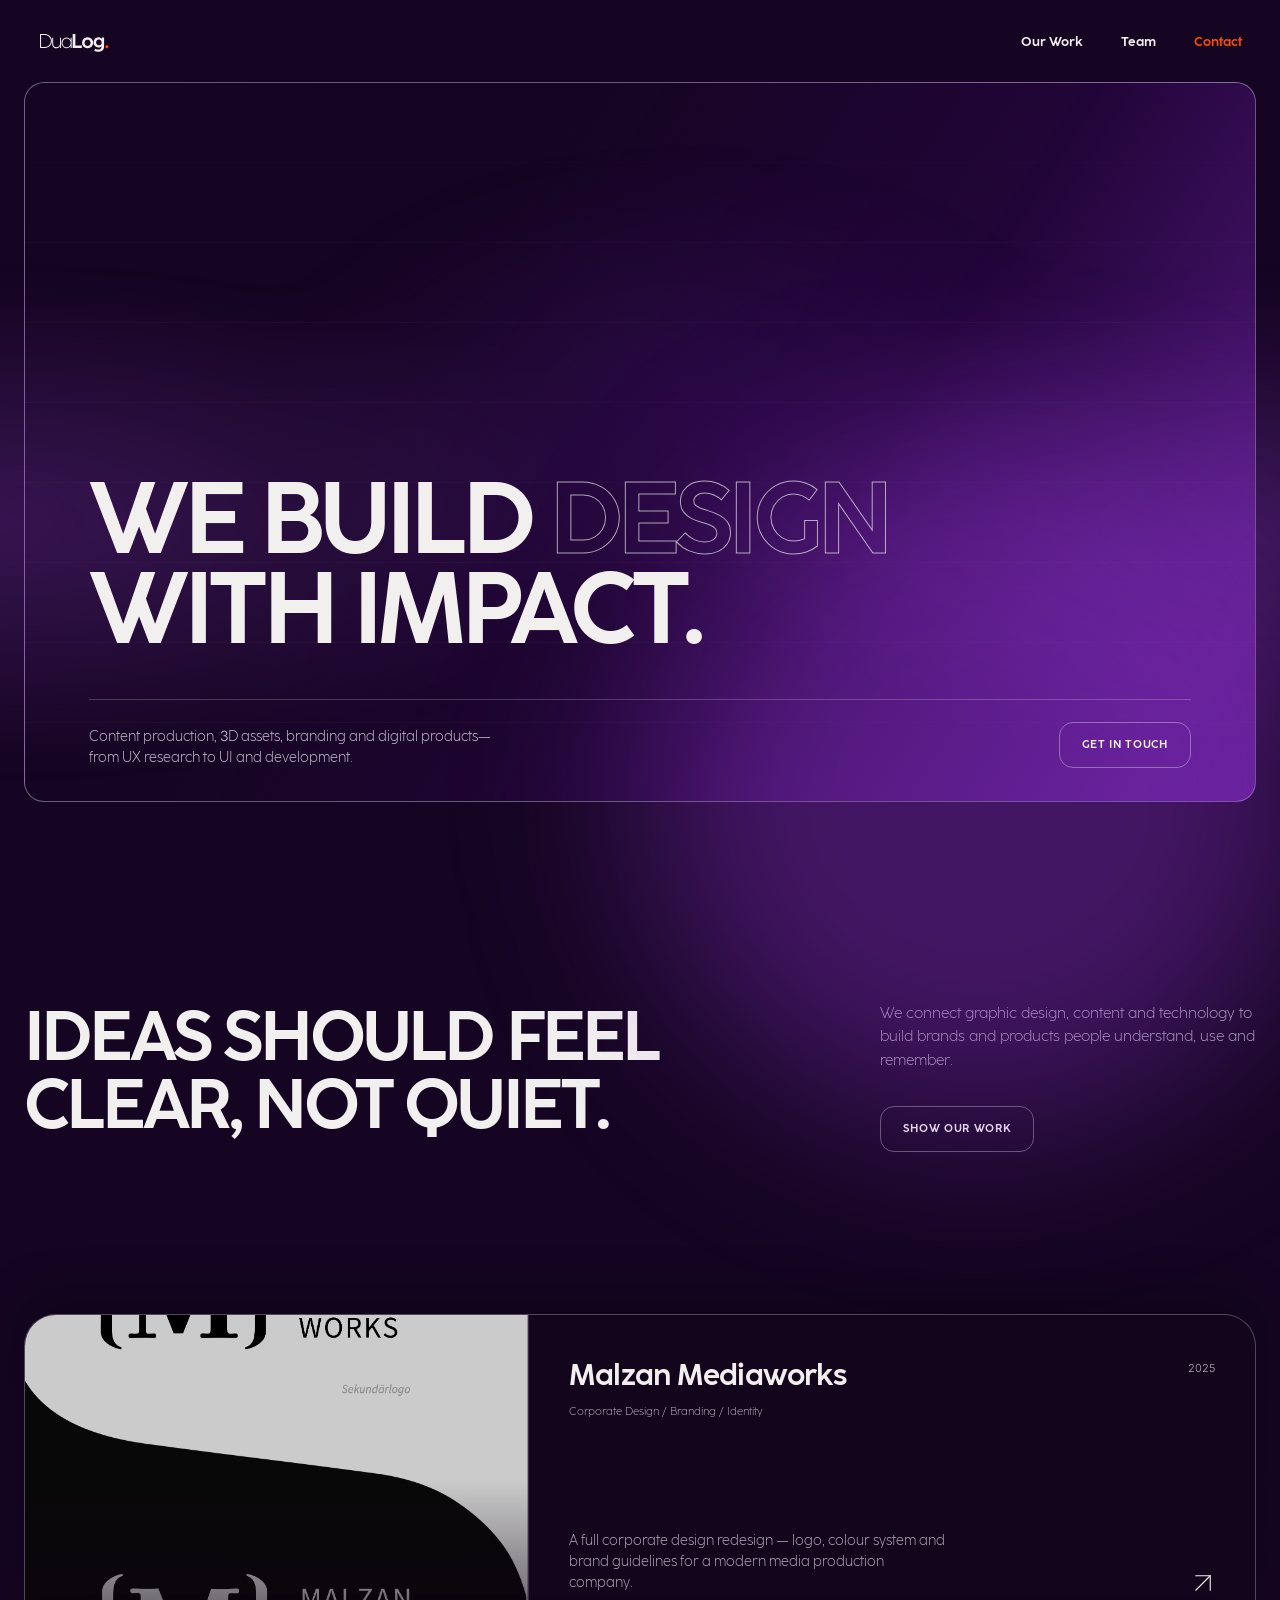
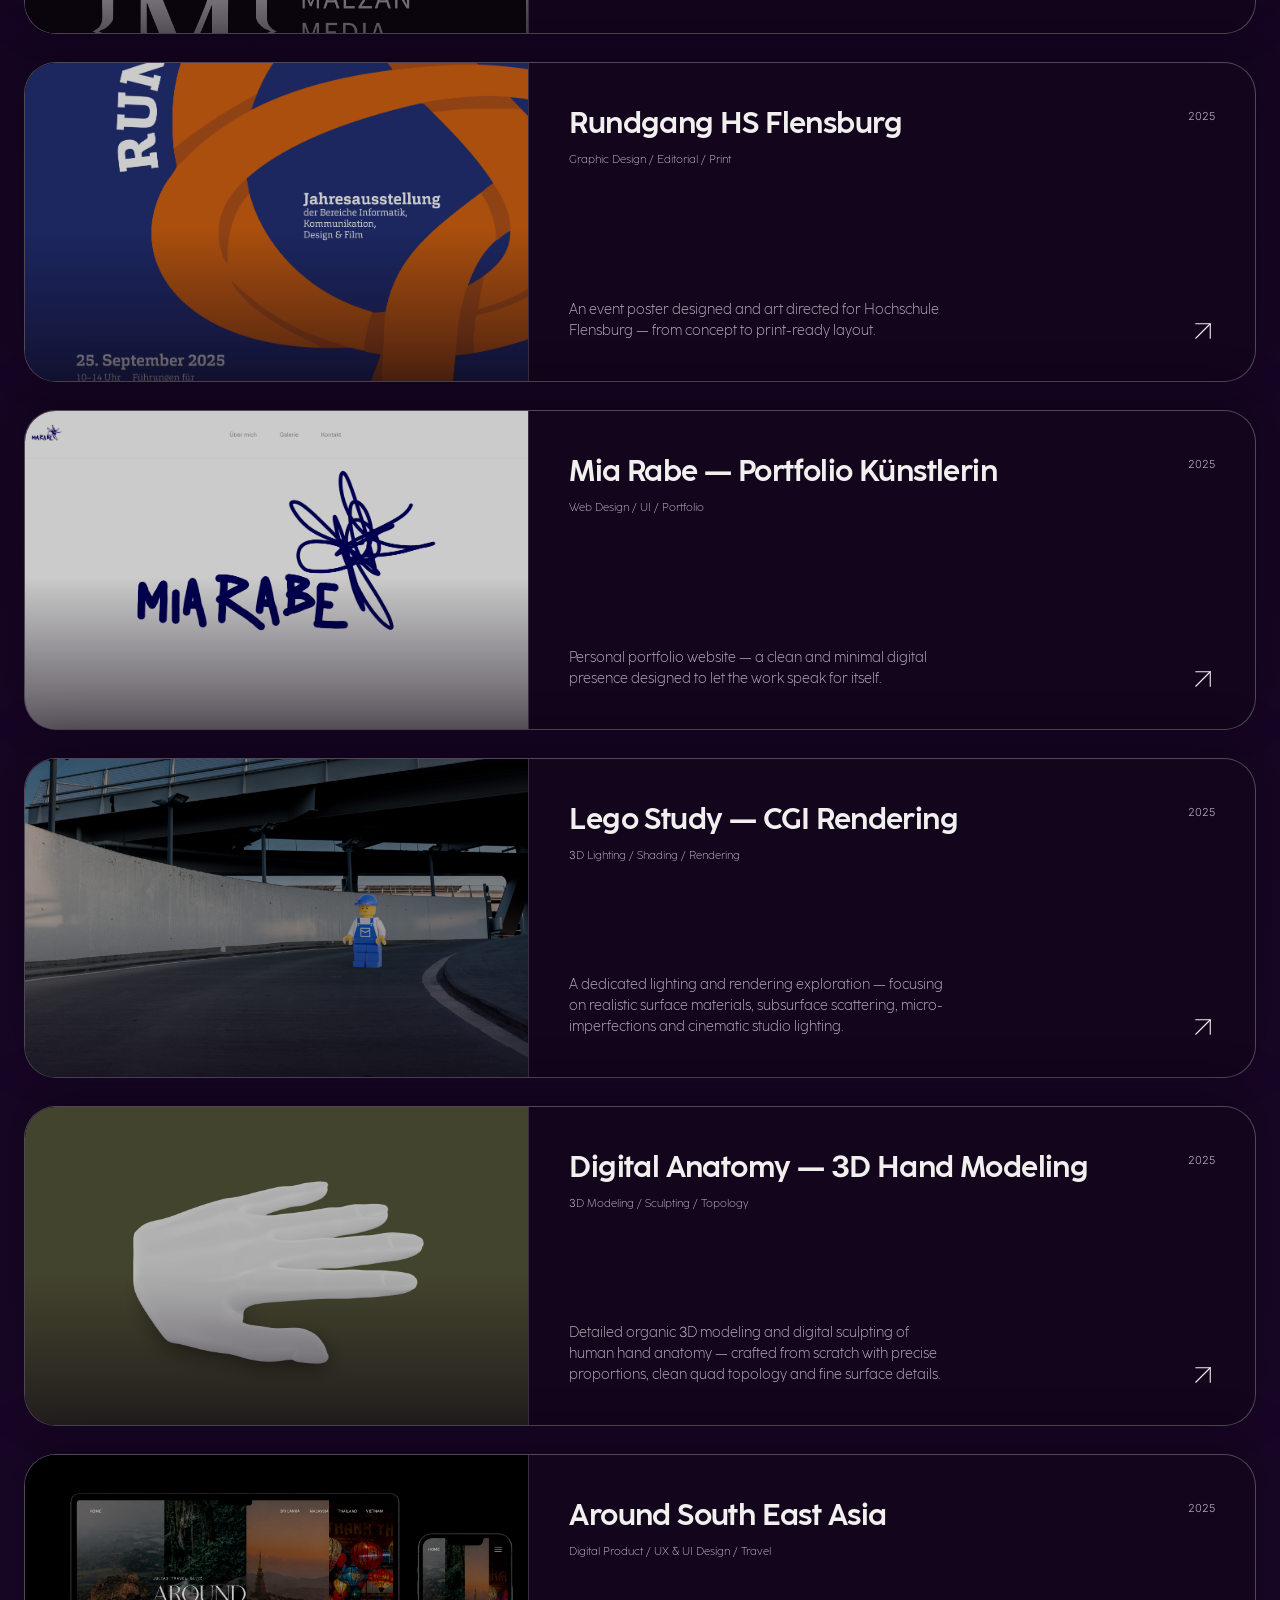
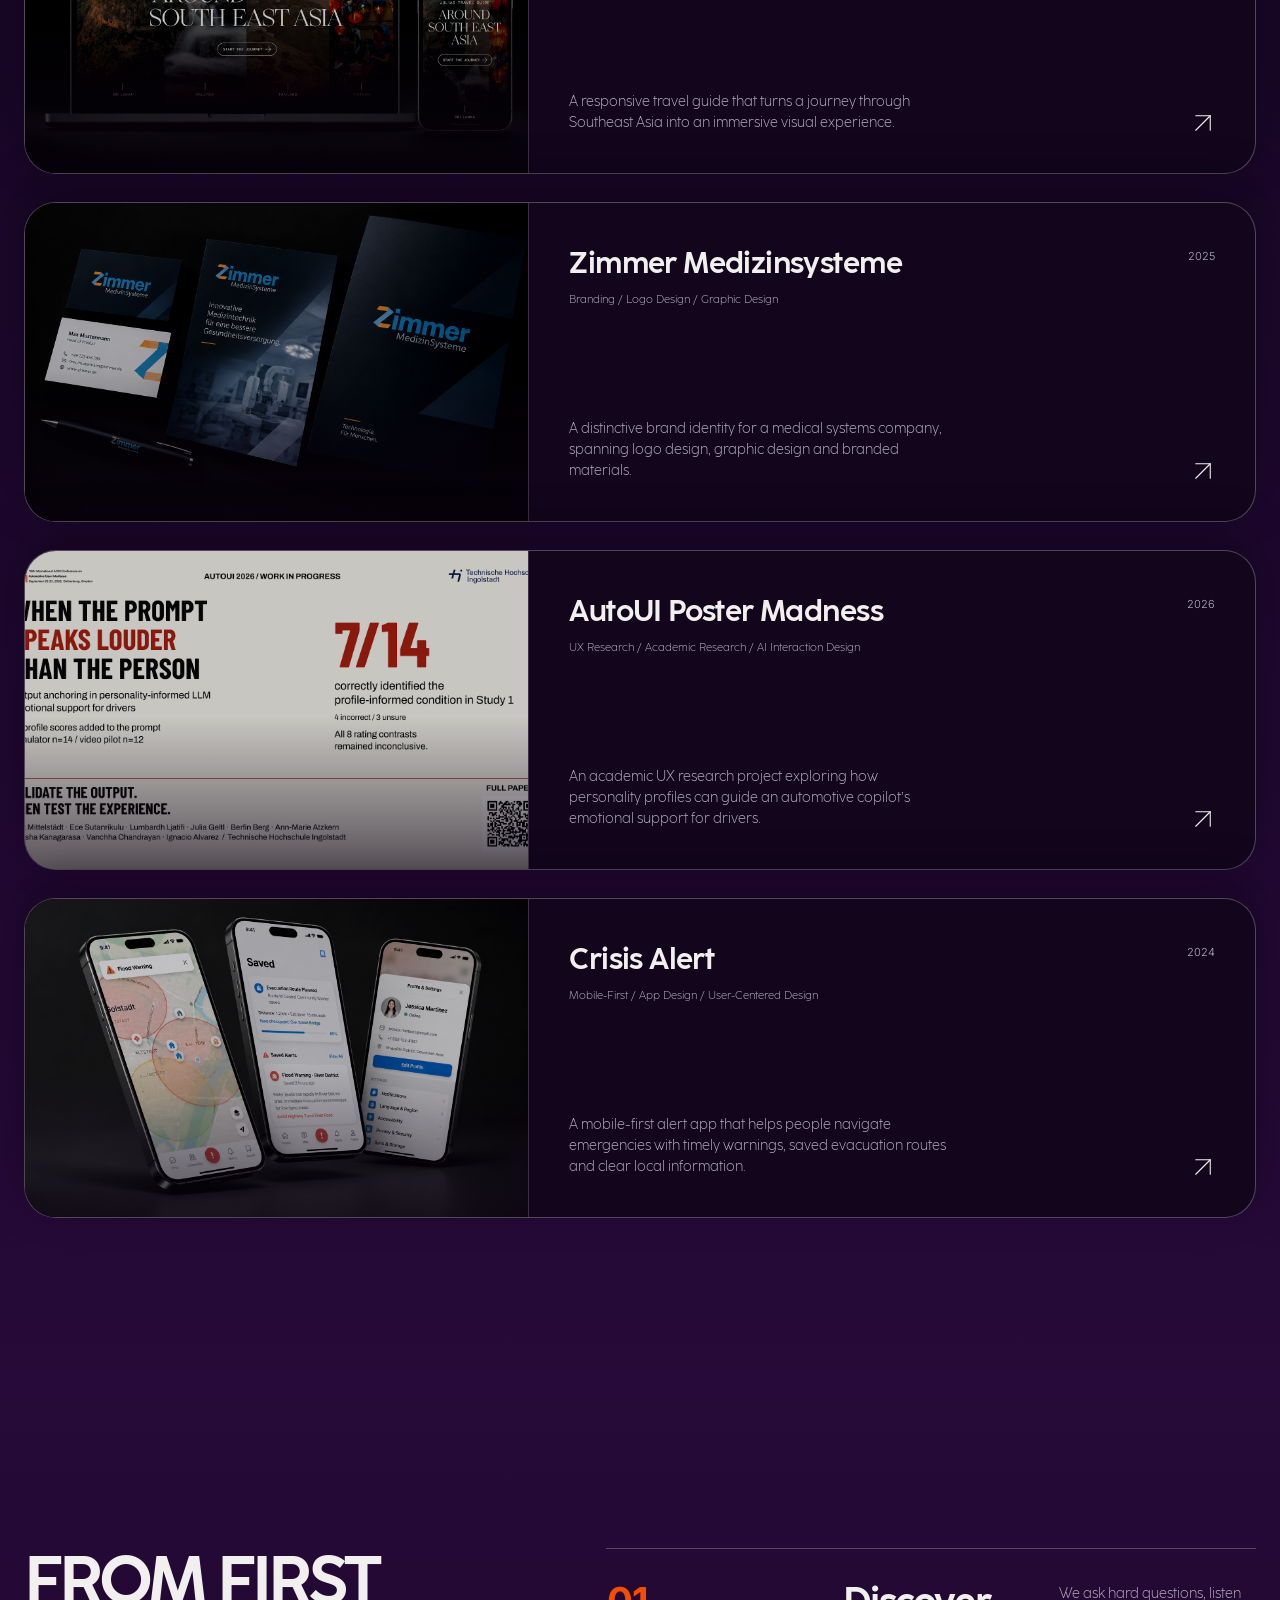
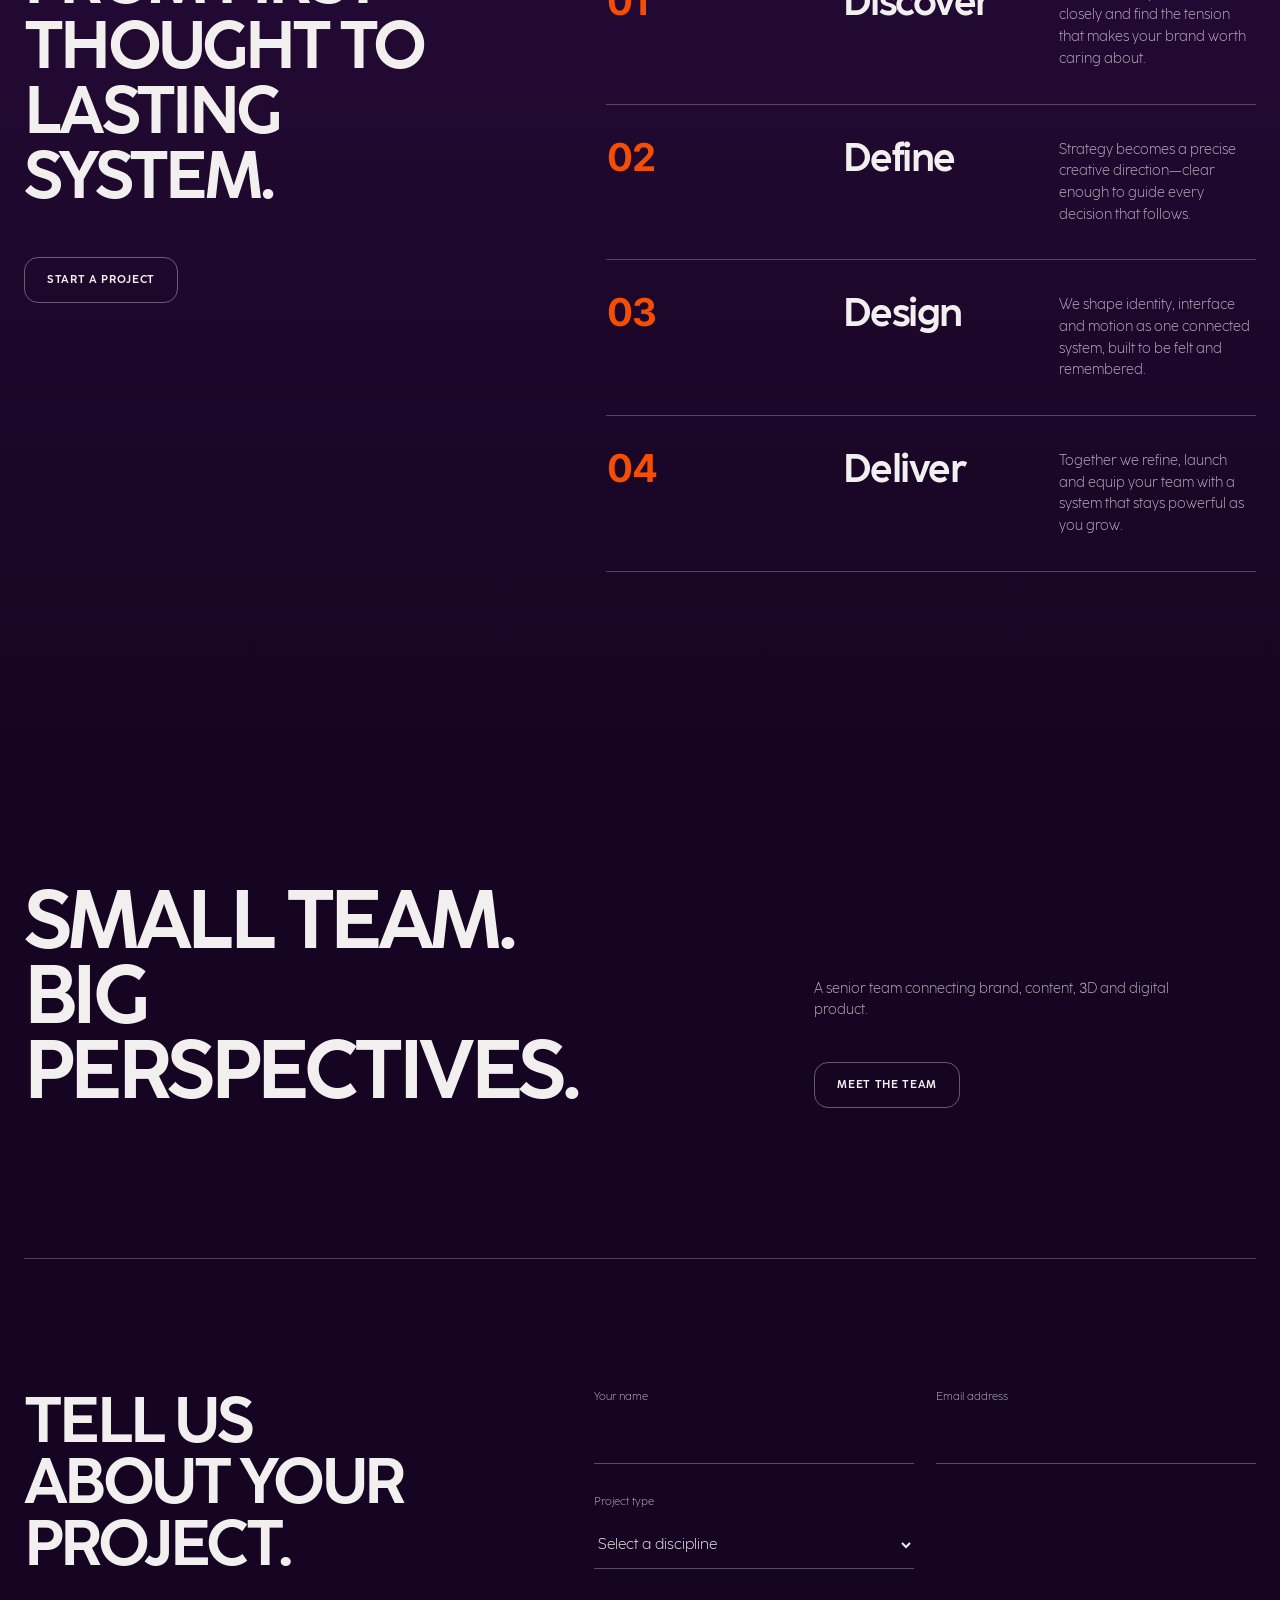
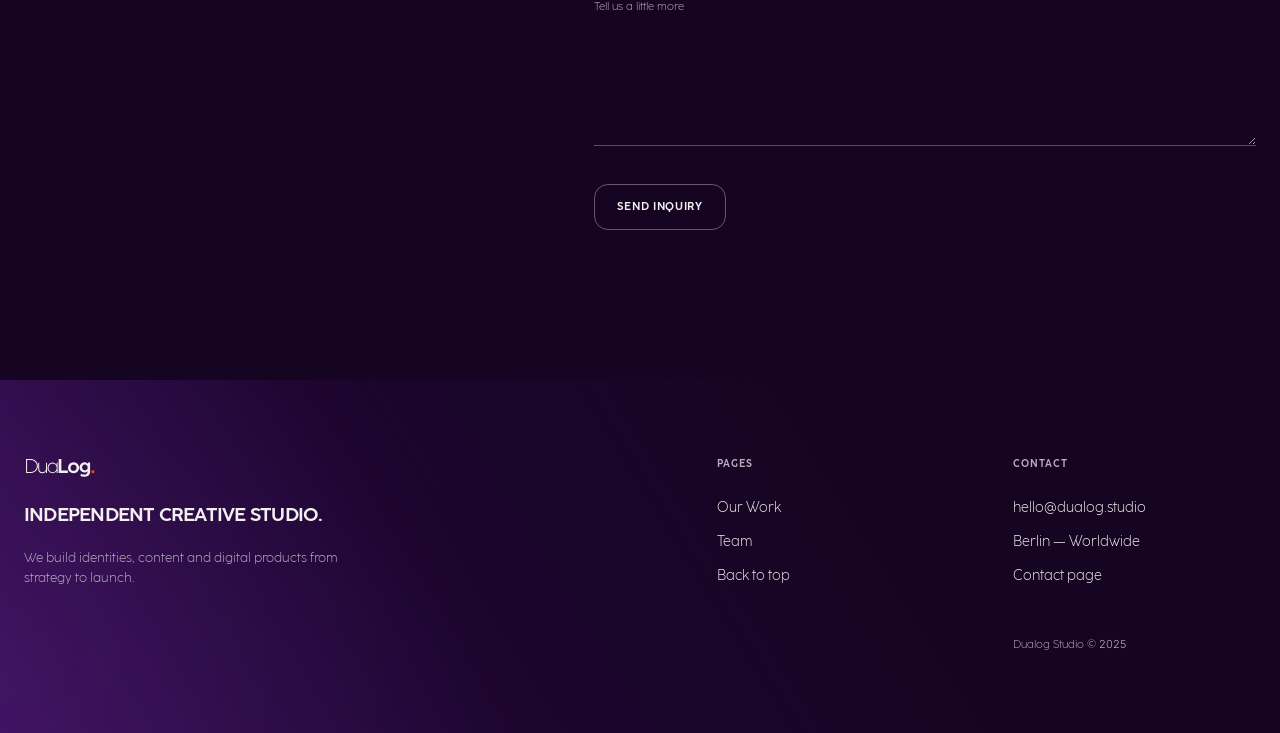
==== commit 3718c768: "added my portfolio items" ====
--- a/index.html
+++ b/index.html
@@ -17,9 +17,9 @@
       </a>
       <nav class="nav" id="menu" aria-label="Main navigation">
         <a class="nav__close" href="#top" aria-label="Close menu"><span></span><span></span></a>
-        <a href="/work.html">Our Work</a>
-        <a href="/team.html">Team</a>
-        <a class="nav__contact" href="/contact.html">Contact</a>
+        <a href="work.html">Our Work</a>
+        <a href="team.html">Team</a>
+        <a class="nav__contact" href="contact.html">Contact</a>
       </nav>
       <a class="menu-button" href="#menu" aria-label="Open menu"><span></span><span></span></a>
     </header>
@@ -30,7 +30,7 @@
       <h1>We build <span>design</span><br />with impact.</h1>
       <div class="hero__footer">
         <p>Content production, 3D assets, branding and digital products—from UX research to UI and development.</p>
-        <a class="cta-button" href="/contact.html">Get in touch</a>
+        <a class="cta-button" href="contact.html">Get in touch</a>
       </div>
     </section>
 
@@ -39,10 +39,9 @@
       <div class="intro__copy">
         <p>We connect graphic design, content and technology to build brands and products people understand, use and
           remember.</p>
-        <a class="cta-button" href="/work.html">Show our work</a>
-      </div>
-    </section>
-    <div class="figma-divider page-shell" aria-hidden="true"><img src="/assets/36679.svg" alt="" /></div>
+        <a class="cta-button" href="work.html">Show our work</a>
+      </div>
+    </section>
     <section class="work page-shell" id="work">
       <div class="project-grid"><a class="project-card" href="https://drive.google.com/drive/folders/1cF8yQR7hkwyYCH8NEFq_pO6ansDmtK8A?usp=sharing" target="_blank" rel="noopener noreferrer">
           <div class="project-card__image"><img src="pictures/content/Design/CoperatedDesignMalzanMediaworks.png"
@@ -124,11 +123,79 @@
             <path d="M7 17 17 7"></path>
           </svg>
         </a>
+        <a class="project-card" href="#contact">
+          <div class="project-card__image"><img src="pictures/TravelBlog_MockUp.png"
+              alt="Around South East Asia travel guide shown on a laptop and phone" /></div>
+          <div class="project-card__meta">
+            <div>
+              <h3>Around South East Asia</h3>
+              <p>Digital Product / UX &amp; UI Design / Travel</p>
+            </div><span>2025</span>
+          </div>
+          <p class="project-card__summary">A responsive travel guide that turns a journey through Southeast Asia into an
+            immersive visual experience.</p><svg xmlns="http://www.w3.org/2000/svg" width="24" height="24"
+            viewBox="0 0 24 24" fill="none" stroke="currentColor" stroke-width="0.75" stroke-linecap="round"
+            stroke-linejoin="round" class="project-card__link-icon" aria-hidden="true">
+            <path d="M7 7h10v10"></path>
+            <path d="M7 17 17 7"></path>
+          </svg>
+        </a>
+        <a class="project-card" href="#contact">
+          <div class="project-card__image"><img src="pictures/ZimmerMedizinsysteme_Branding.png"
+              alt="Zimmer Medizinsysteme brand identity mockup with logo, stationery and brochure" /></div>
+          <div class="project-card__meta">
+            <div>
+              <h3>Zimmer Medizinsysteme</h3>
+              <p>Branding / Logo Design / Graphic Design</p>
+            </div><span>2025</span>
+          </div>
+          <p class="project-card__summary">A distinctive brand identity for a medical systems company, spanning logo
+            design, graphic design and branded materials.</p><svg xmlns="http://www.w3.org/2000/svg" width="24" height="24"
+            viewBox="0 0 24 24" fill="none" stroke="currentColor" stroke-width="0.75" stroke-linecap="round"
+            stroke-linejoin="round" class="project-card__link-icon" aria-hidden="true">
+            <path d="M7 7h10v10"></path>
+            <path d="M7 17 17 7"></path>
+          </svg>
+        </a>
+        <a class="project-card" href="#contact">
+          <div class="project-card__image"><img src="pictures/AutoUI_PosterMadness.png"
+              alt="AutoUI research poster about personality-informed emotional support in an automotive copilot" /></div>
+          <div class="project-card__meta">
+            <div>
+              <h3>AutoUI Poster Madness</h3>
+              <p>UX Research / Academic Research / AI Interaction Design</p>
+            </div><span>2026</span>
+          </div>
+          <p class="project-card__summary">An academic UX research project exploring how personality profiles can guide
+            an automotive copilot’s emotional support for drivers.</p><svg xmlns="http://www.w3.org/2000/svg" width="24" height="24"
+            viewBox="0 0 24 24" fill="none" stroke="currentColor" stroke-width="0.75" stroke-linecap="round"
+            stroke-linejoin="round" class="project-card__link-icon" aria-hidden="true">
+            <path d="M7 7h10v10"></path>
+            <path d="M7 17 17 7"></path>
+          </svg>
+        </a>
+        <a class="project-card" href="#contact">
+          <div class="project-card__image"><img src="pictures/AppDesign_Mockup.png"
+              alt="Crisis Alert app shown on three mobile phone screens" /></div>
+          <div class="project-card__meta">
+            <div>
+              <h3>Crisis Alert</h3>
+              <p>Mobile-First / App Design / User-Centered Design</p>
+            </div><span>2024</span>
+          </div>
+          <p class="project-card__summary">A mobile-first alert app that helps people navigate emergencies with timely
+            warnings, saved evacuation routes and clear local information.</p><svg xmlns="http://www.w3.org/2000/svg" width="24"
+            height="24" viewBox="0 0 24 24" fill="none" stroke="currentColor" stroke-width="0.75"
+            stroke-linecap="round" stroke-linejoin="round" class="project-card__link-icon" aria-hidden="true">
+            <path d="M7 7h10v10"></path>
+            <path d="M7 17 17 7"></path>
+          </svg>
+        </a>
       </div>
     </section>
     <section class="process page-shell" id="process">
       <div class="process__intro">
-        <h2>From first thought to lasting system.</h2><a class="cta-button" href="/contact.html">Start a project</a>
+        <h2>From first thought to lasting system.</h2><a class="cta-button" href="contact.html">Start a project</a>
       </div>
       <div class="process__steps">
         <table class="process-table">
@@ -181,7 +248,7 @@
           <p class="statement__quote">Small team.<br /><span>Big perspectives.</span></p>
           <div class="statement__aside">
             <p class="statement__body">A senior team connecting brand, content, 3D and digital product.</p>
-            <a class="cta-button" href="/team.html">Meet the team</a>
+            <a class="cta-button" href="team.html">Meet the team</a>
           </div>
         </div>
       </div>
@@ -229,15 +296,15 @@
         <div class="footer__columns">
           <nav class="footer__column" aria-label="Footer navigation">
             <h3>Pages</h3>
-            <a href="/work.html">Our Work</a>
-            <a href="/team.html">Team</a>
+            <a href="work.html">Our Work</a>
+            <a href="team.html">Team</a>
             <a href="#top">Back to top</a>
           </nav>
           <div class="footer__column">
             <h3>Contact</h3>
             <a href="mailto:hello@dualog.studio">hello@dualog.studio</a>
             <a href="https://maps.google.com/?q=Berlin" target="_blank" rel="noopener noreferrer">Berlin — Worldwide</a>
-            <a href="/contact.html">Contact page</a>
+            <a href="contact.html">Contact page</a>
             <p class="footer__copyright">Dualog Studio © 2025</p>
           </div>
         </div>
--- a/index.css
+++ b/index.css
@@ -410,15 +410,6 @@
     line-height: 1.55;
 }
 
-.figma-divider {
-    opacity: 0.55;
-}
-
-.figma-divider img {
-    max-width: 100%;
-    margin-inline: auto;
-}
-
 .work {
     position: relative;
     isolation: isolate;
@@ -462,34 +453,6 @@
     margin-top: 28px;
 }
 
-.project-card:nth-child(1) {
-    z-index: 1;
-}
-
-.project-card:nth-child(2) {
-    z-index: 2;
-    top: 95px;
-}
-
-.project-card:nth-child(3) {
-    z-index: 3;
-    top: 104px;
-}
-
-.project-card:nth-child(4) {
-    z-index: 4;
-    top: 113px;
-}
-
-.project-card:nth-child(5) {
-    z-index: 5;
-    top: 122px;
-}
-
-.project-card:nth-child(6) {
-    z-index: 6;
-    top: 131px;
-}
 
 .project-card__image {
     position: relative;
@@ -1560,11 +1523,6 @@
     color: var(--ink);
 }
 
-.contact-location__hours {
-    color: var(--muted);
-    font-size: 12px;
-}
-
 .contact-location__link {
     color: var(--orange);
     font-size: 13px;
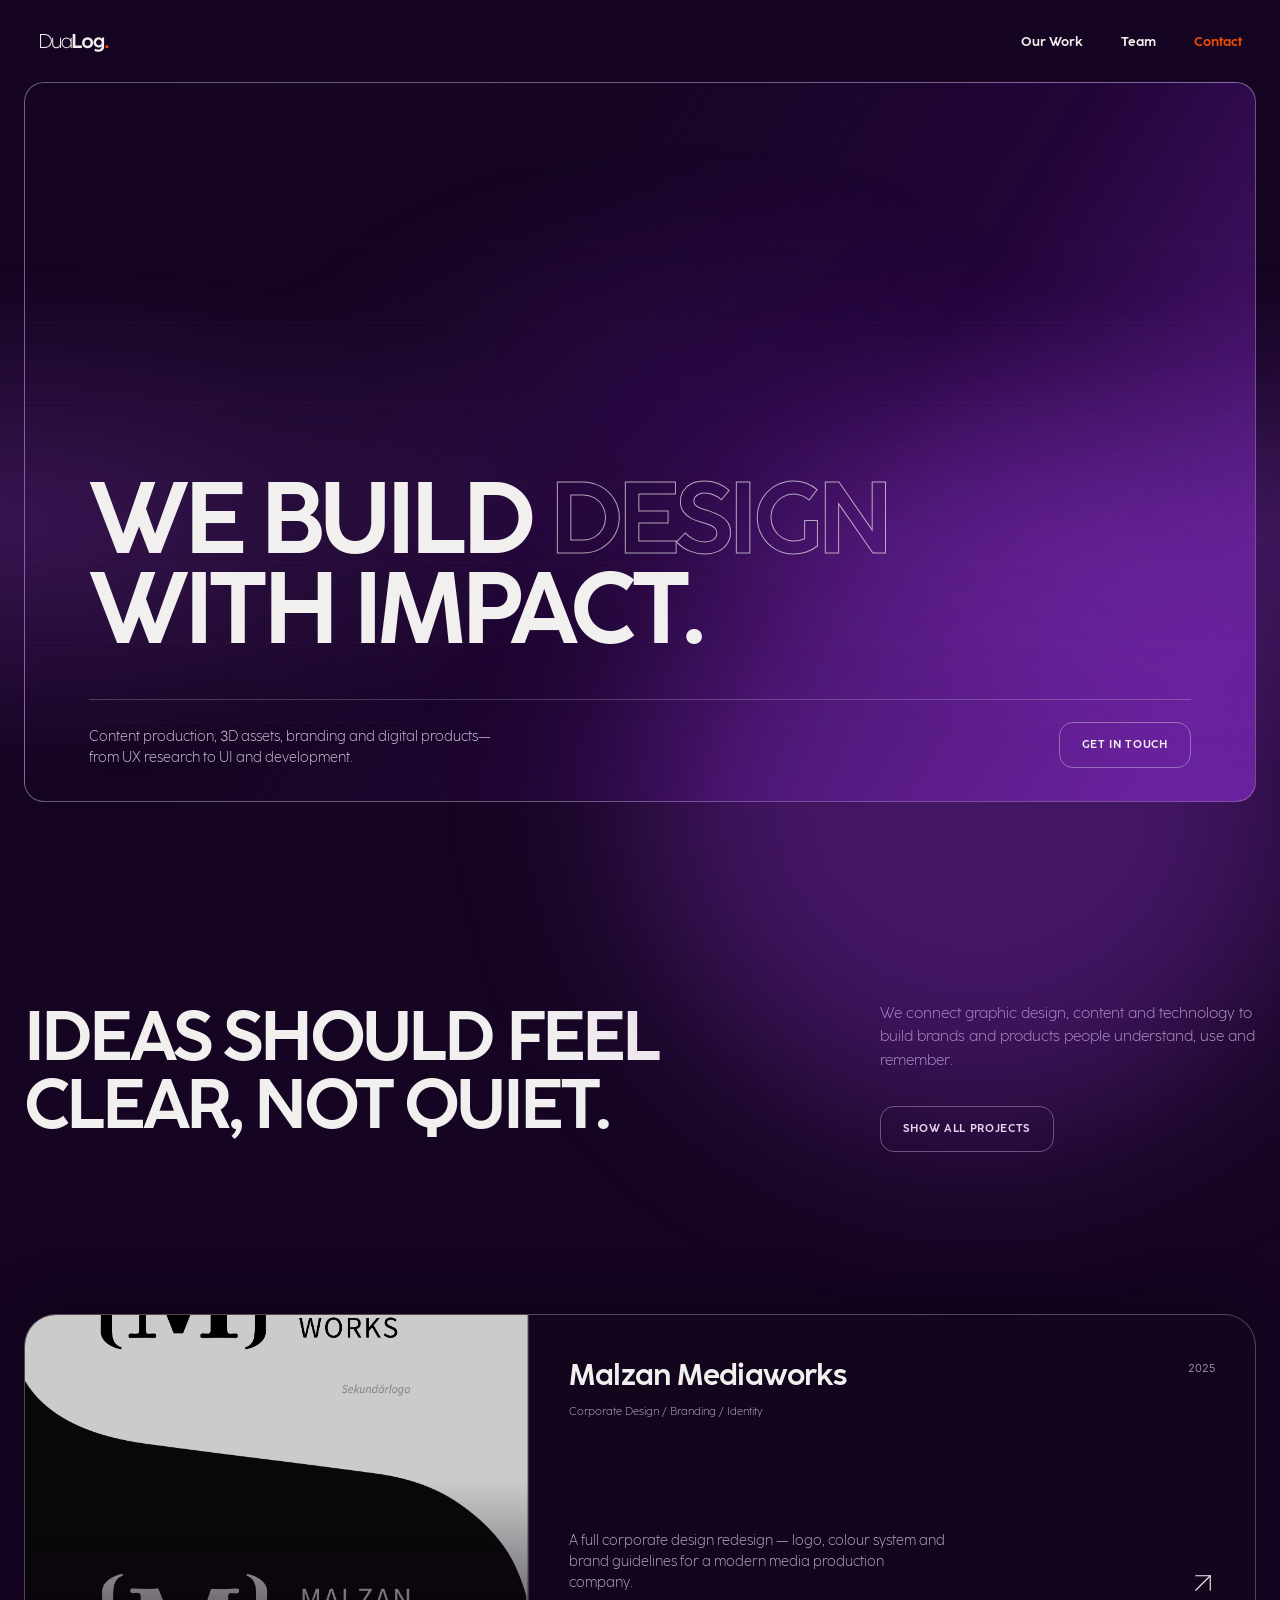
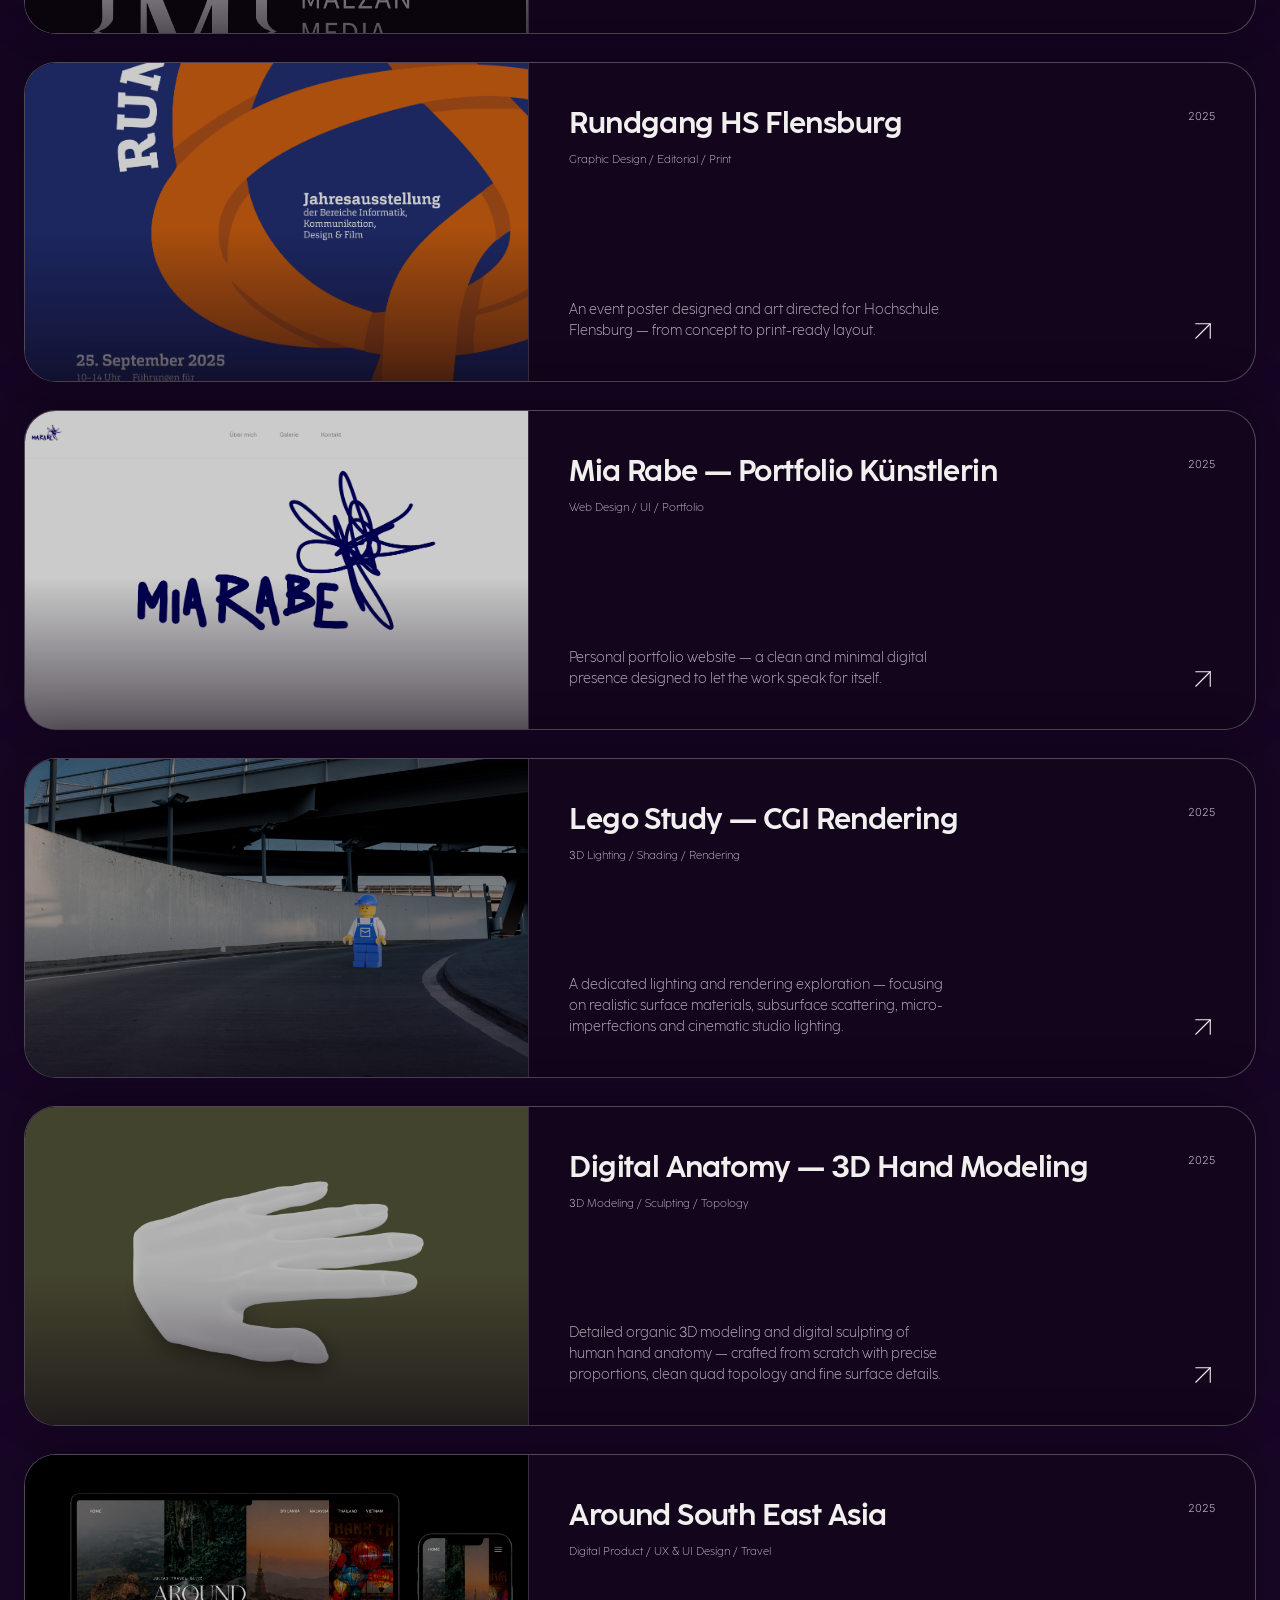
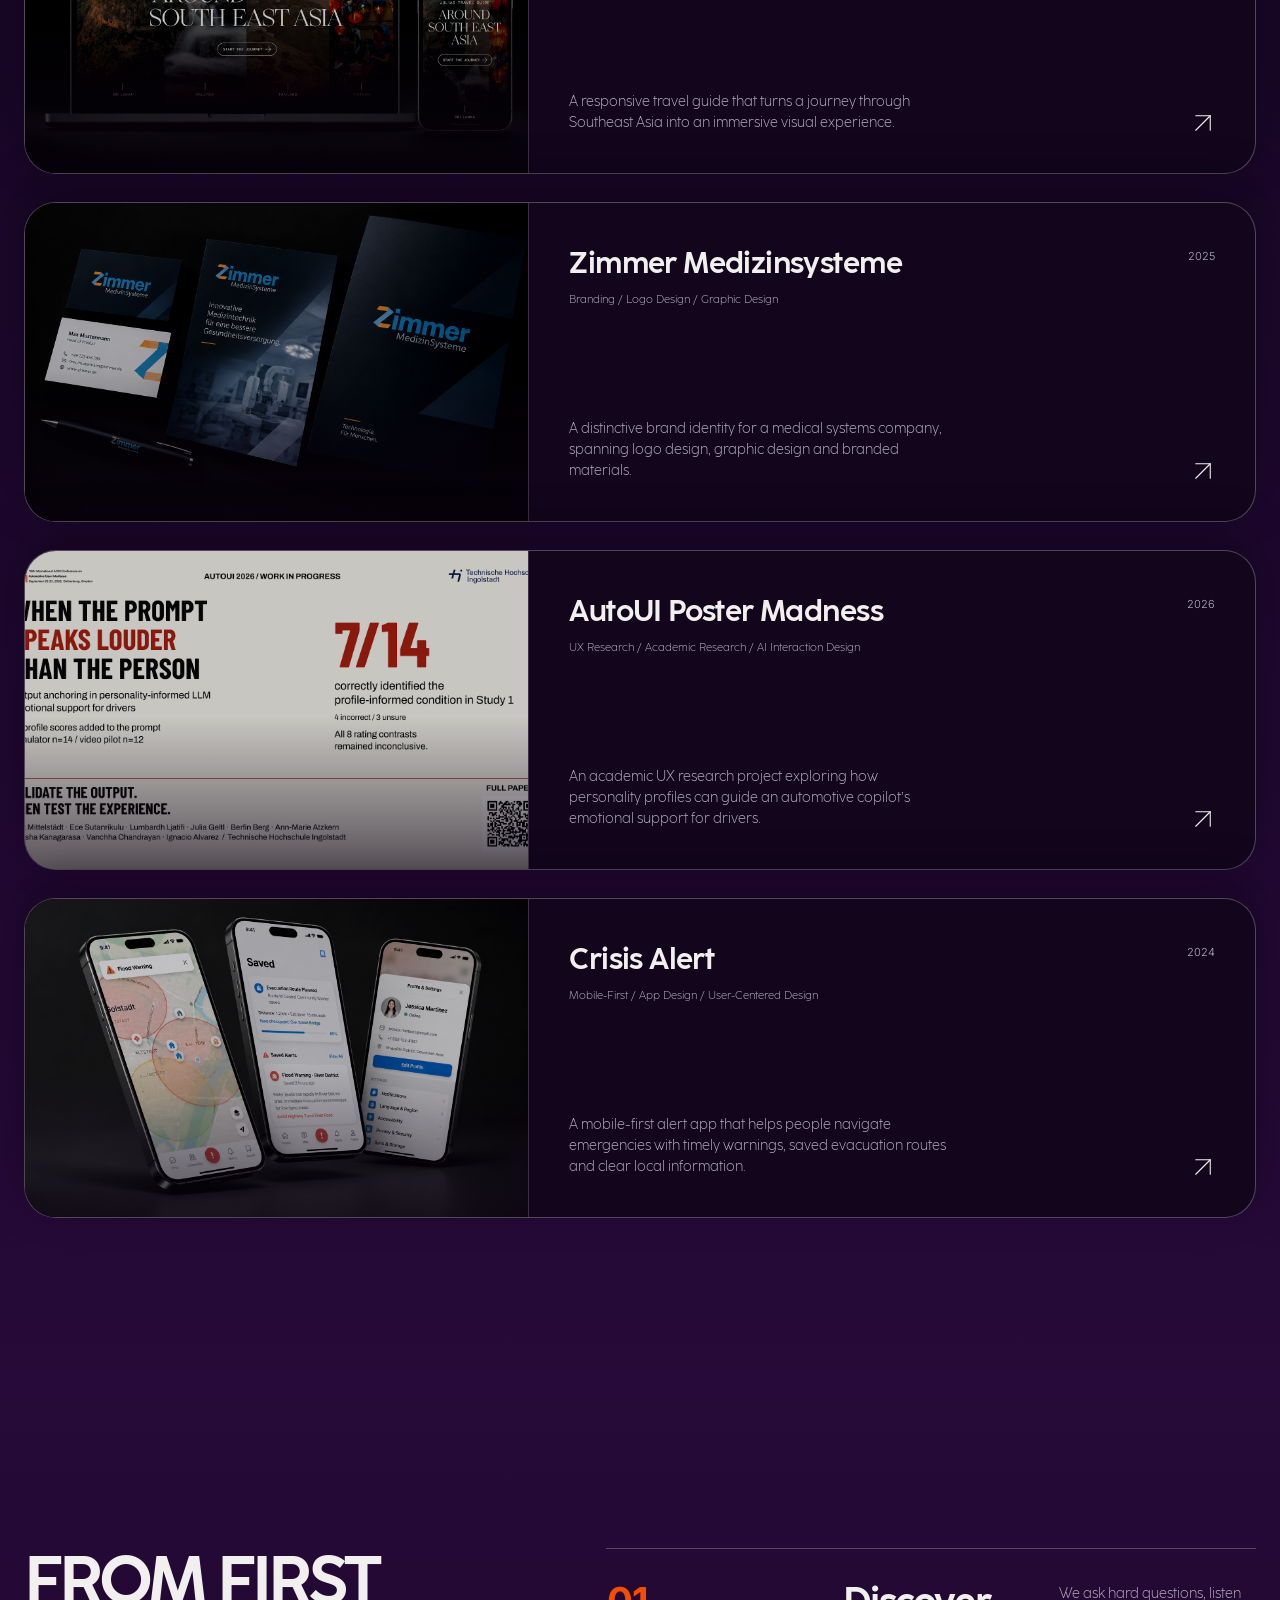
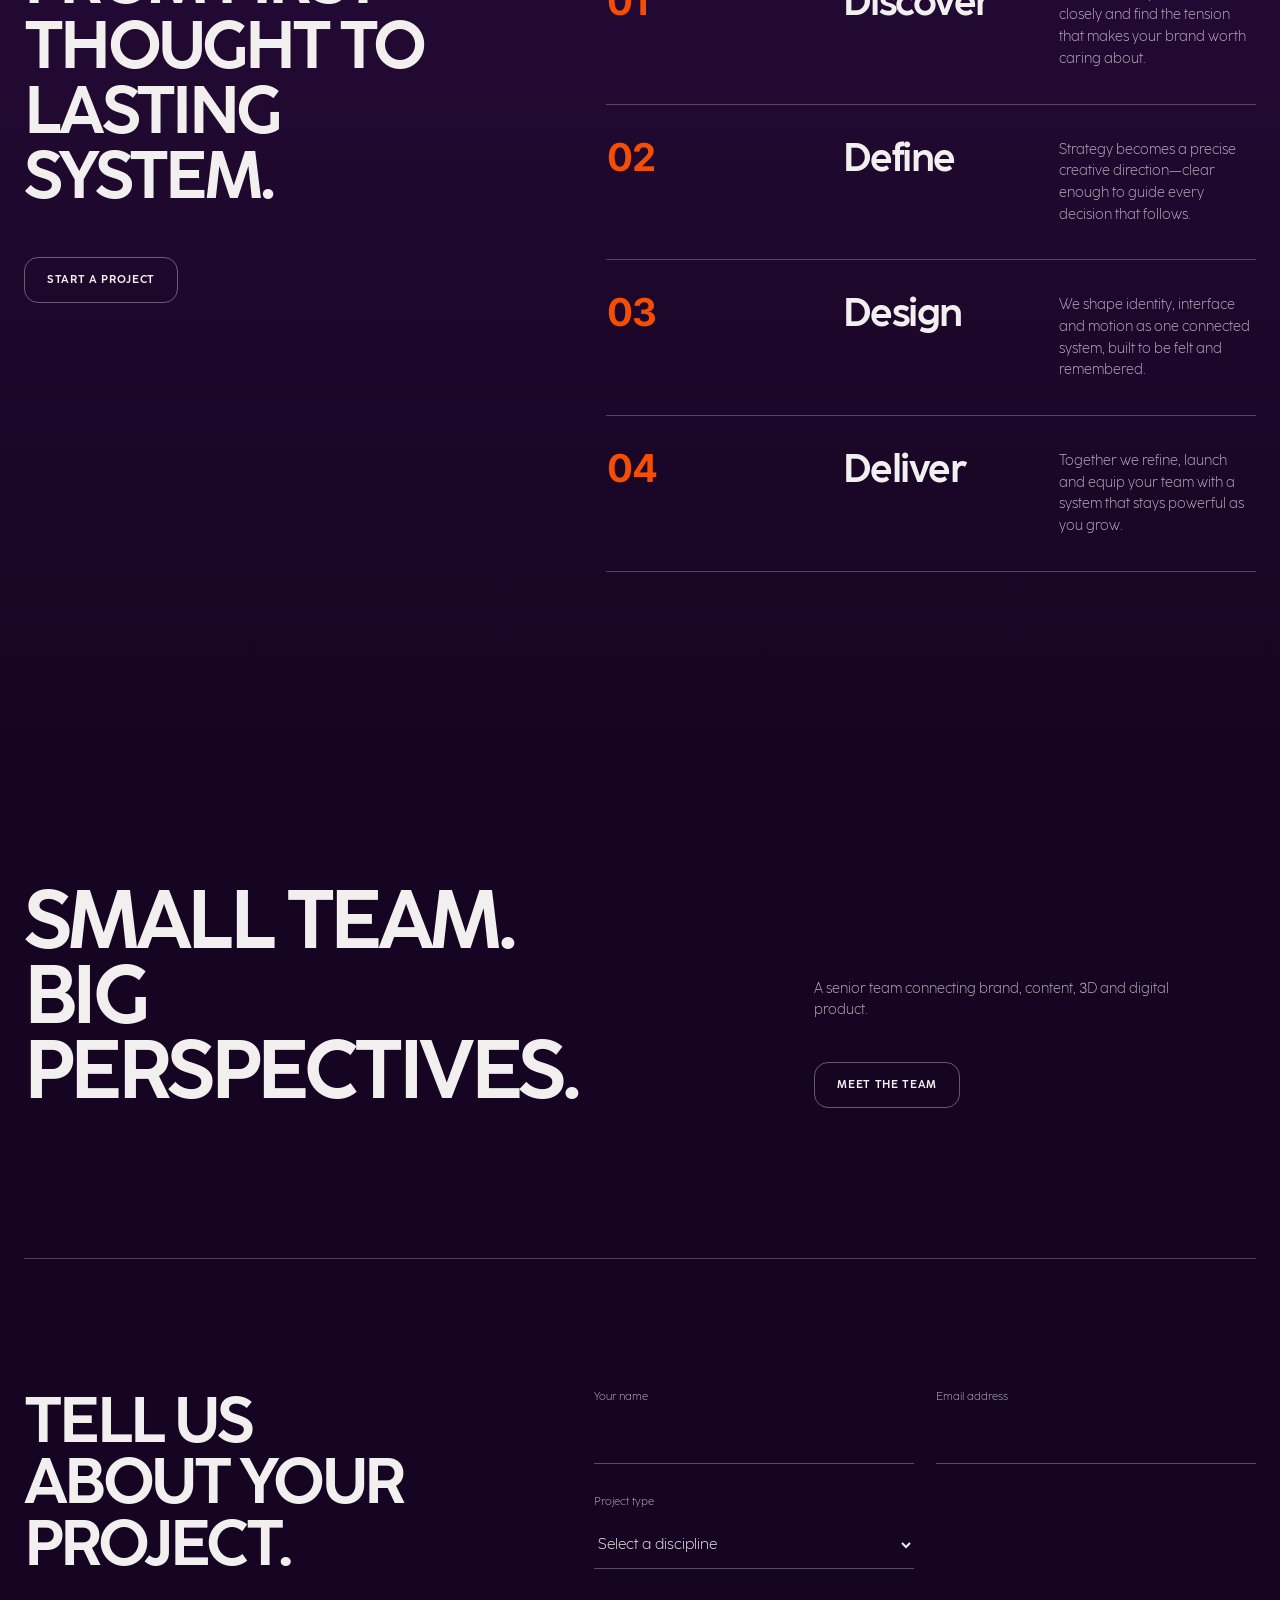
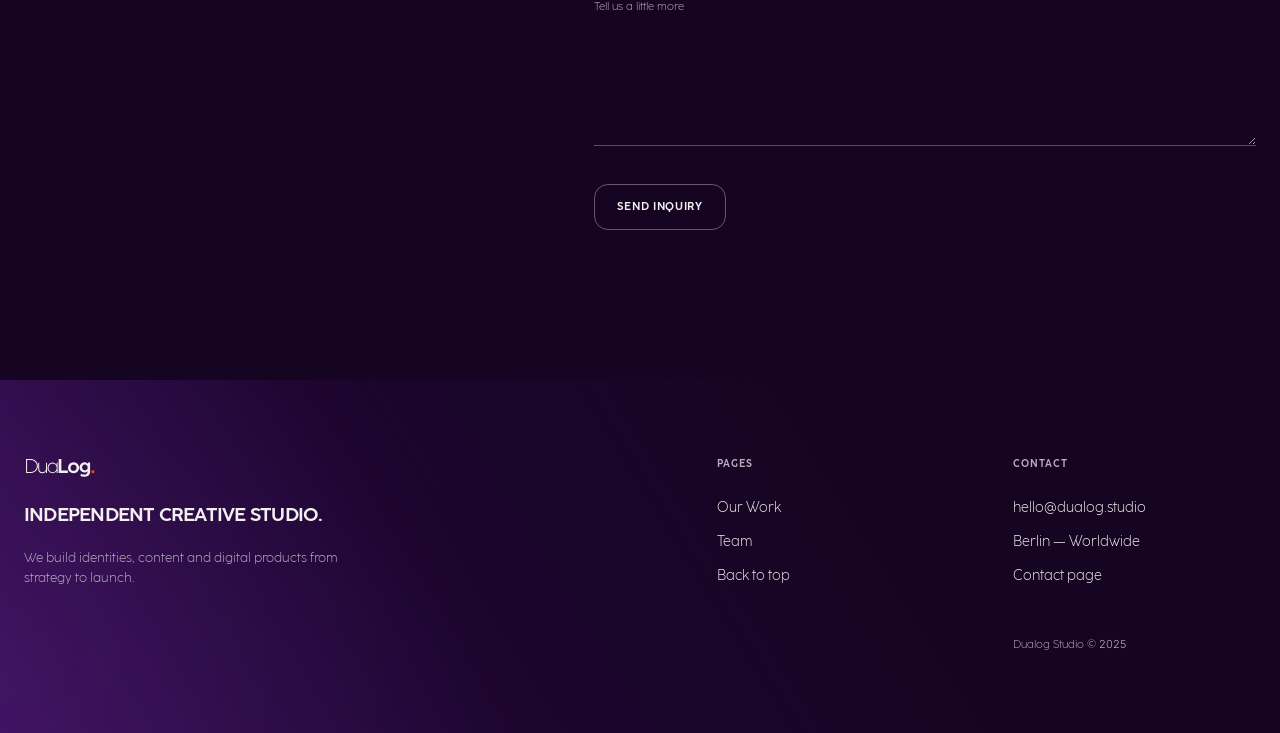
==== commit b36c3c89: "kleine Wortänderungen" ====
--- a/index.html
+++ b/index.html
@@ -39,7 +39,7 @@
       <div class="intro__copy">
         <p>We connect graphic design, content and technology to build brands and products people understand, use and
           remember.</p>
-        <a class="cta-button" href="work.html">Show our work</a>
+        <a class="cta-button" href="work.html">Show all projects</a>
       </div>
     </section>
     <section class="work page-shell" id="work">
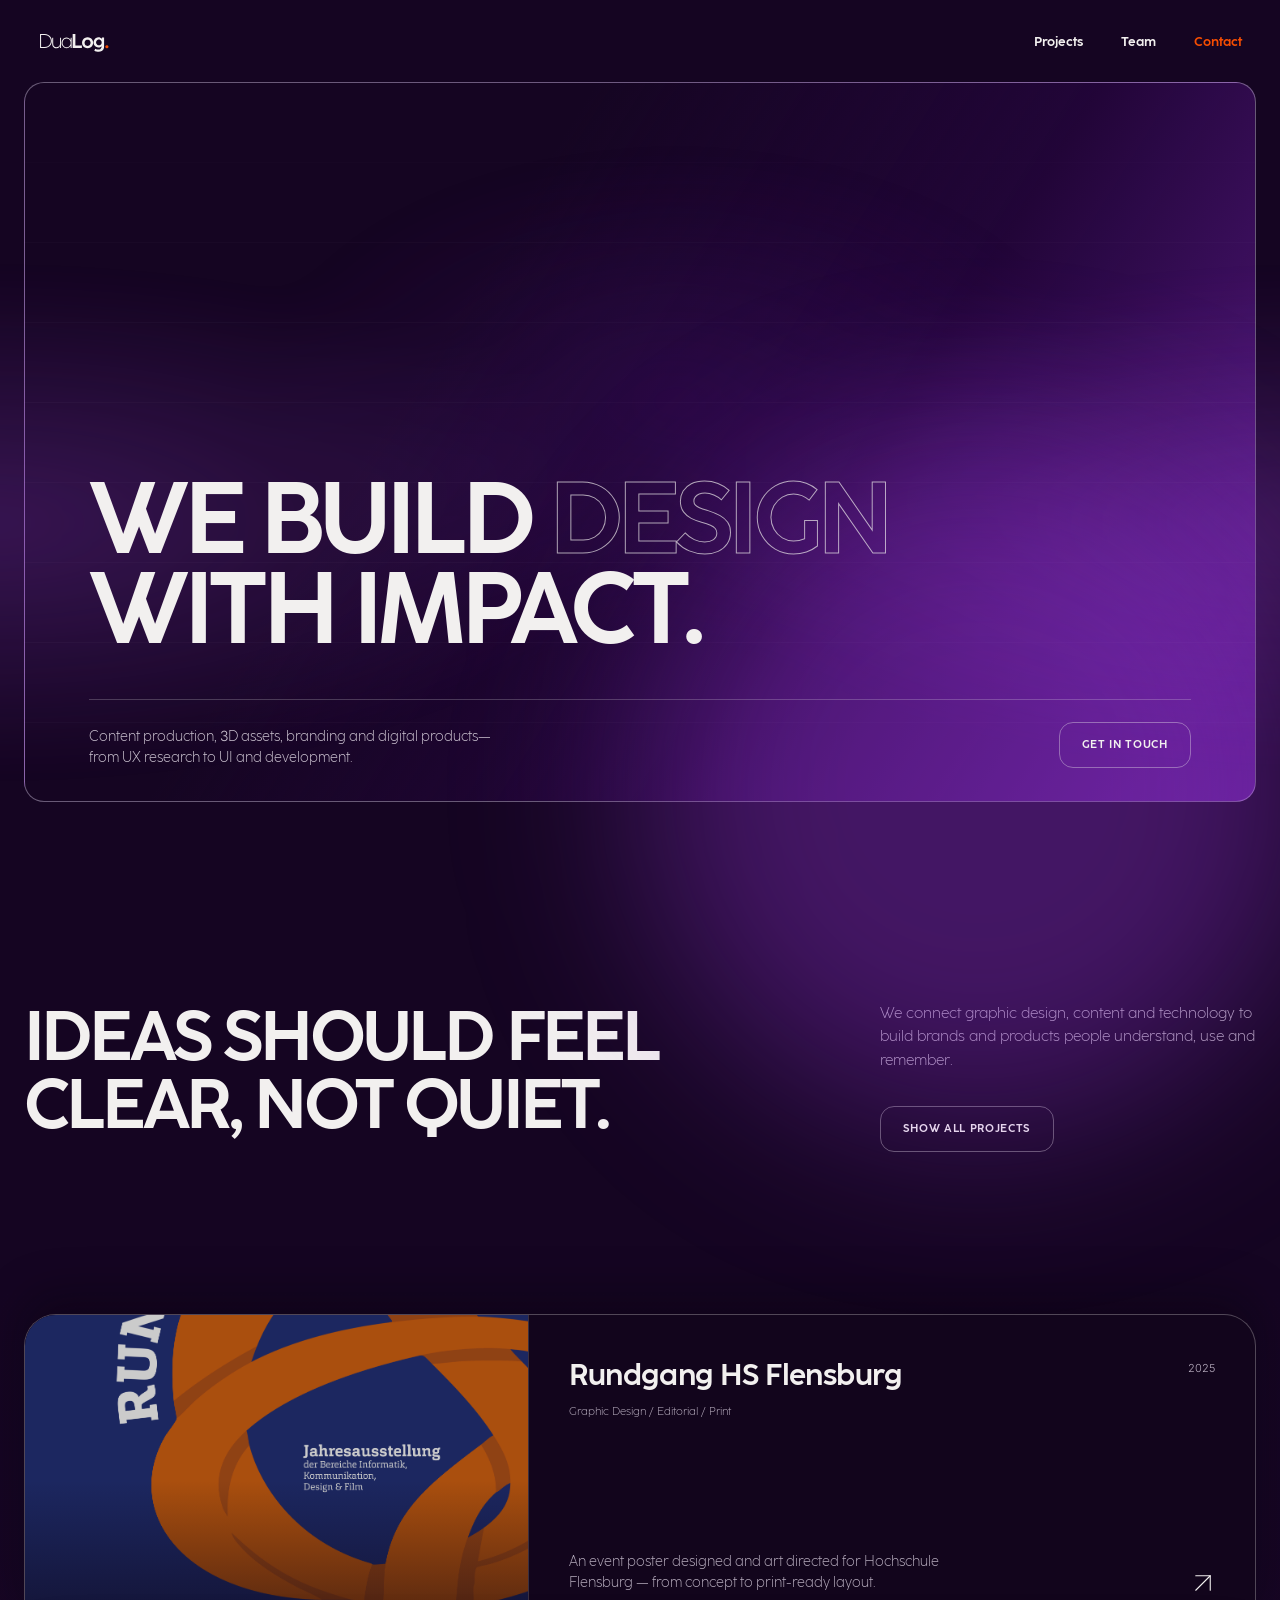
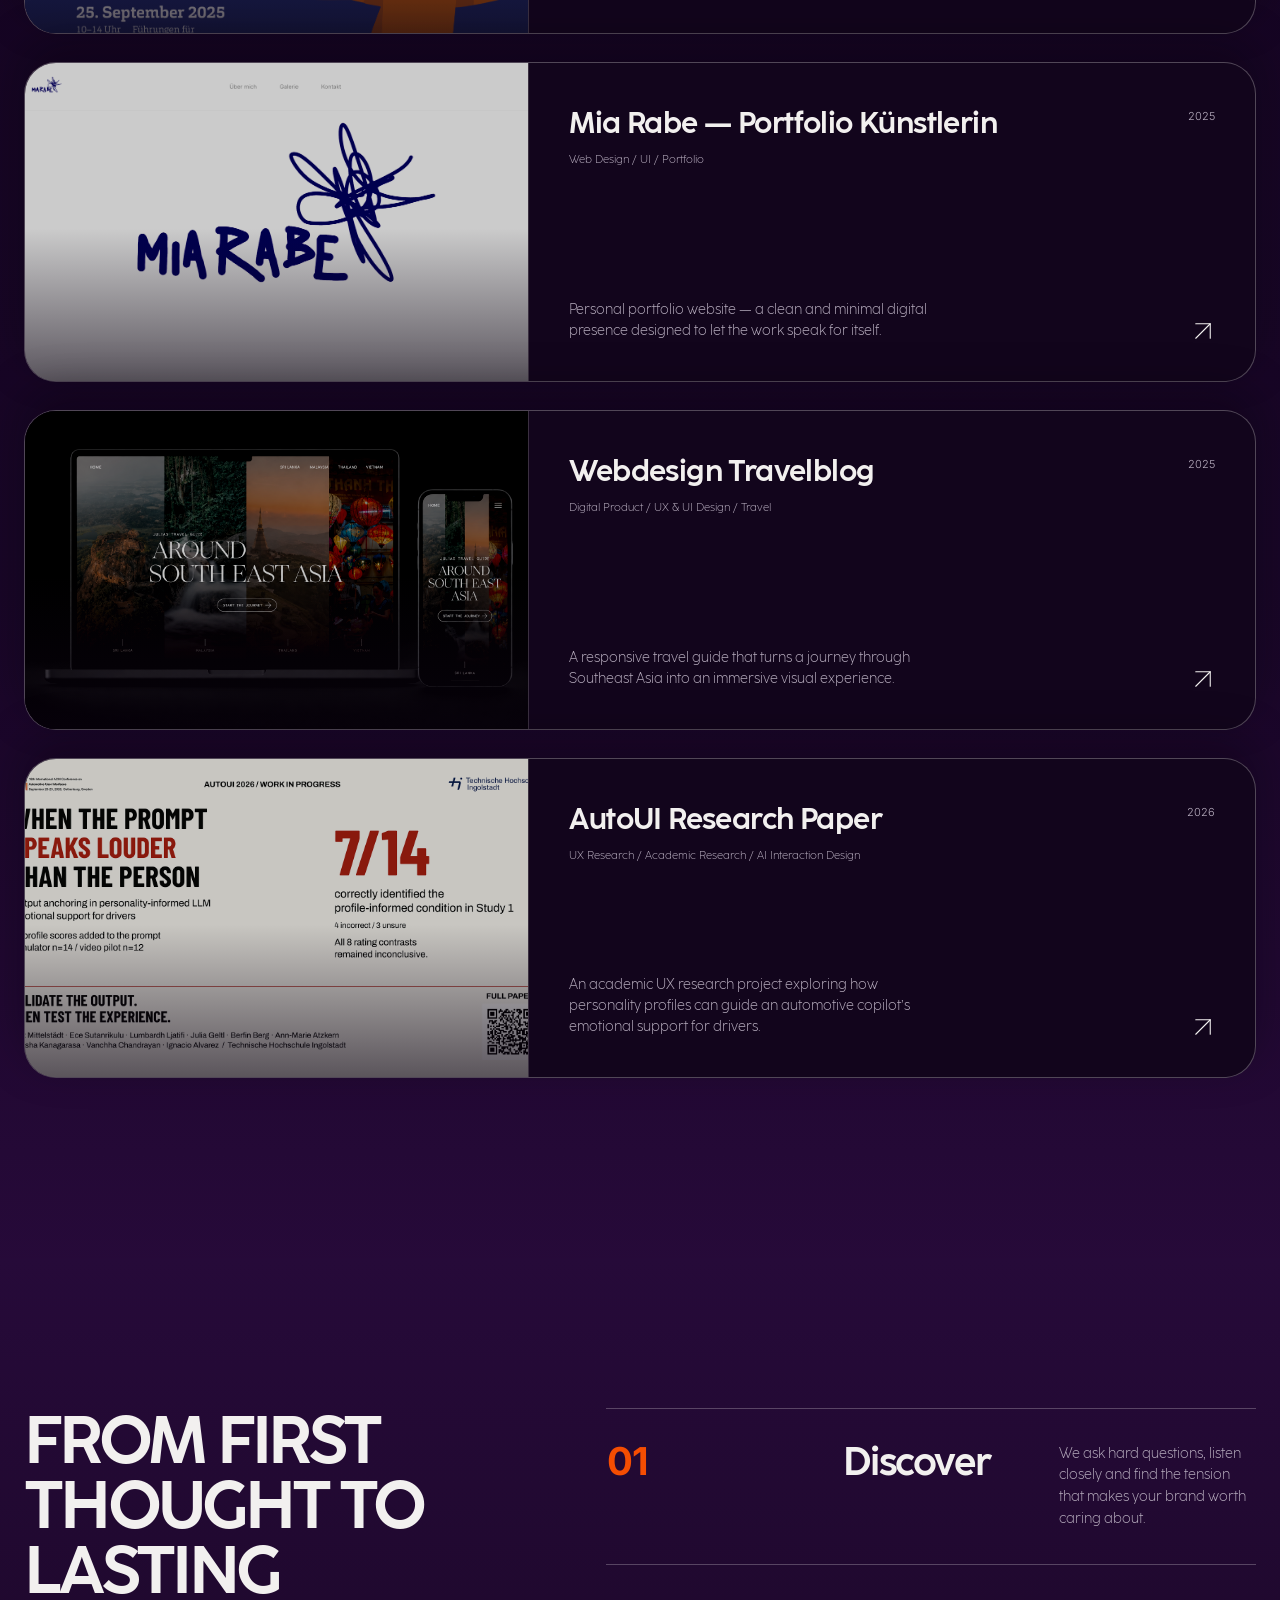
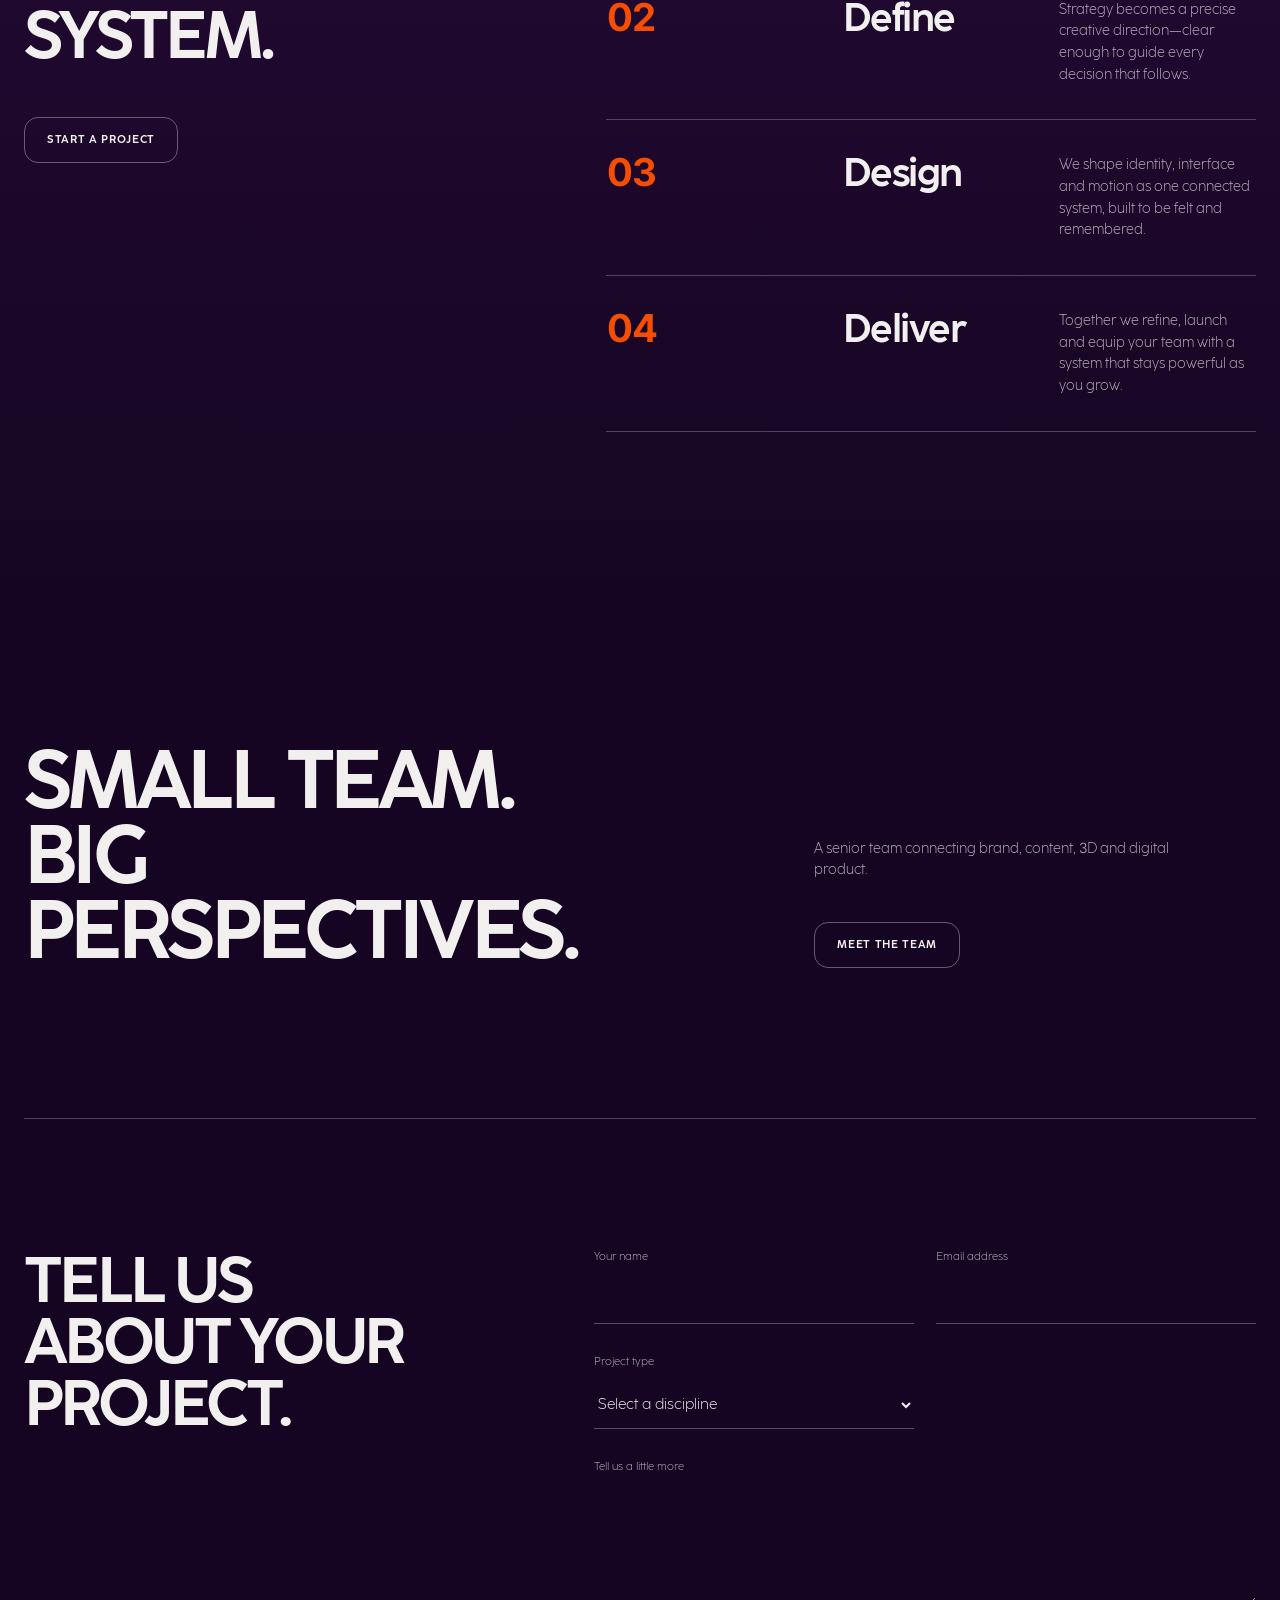
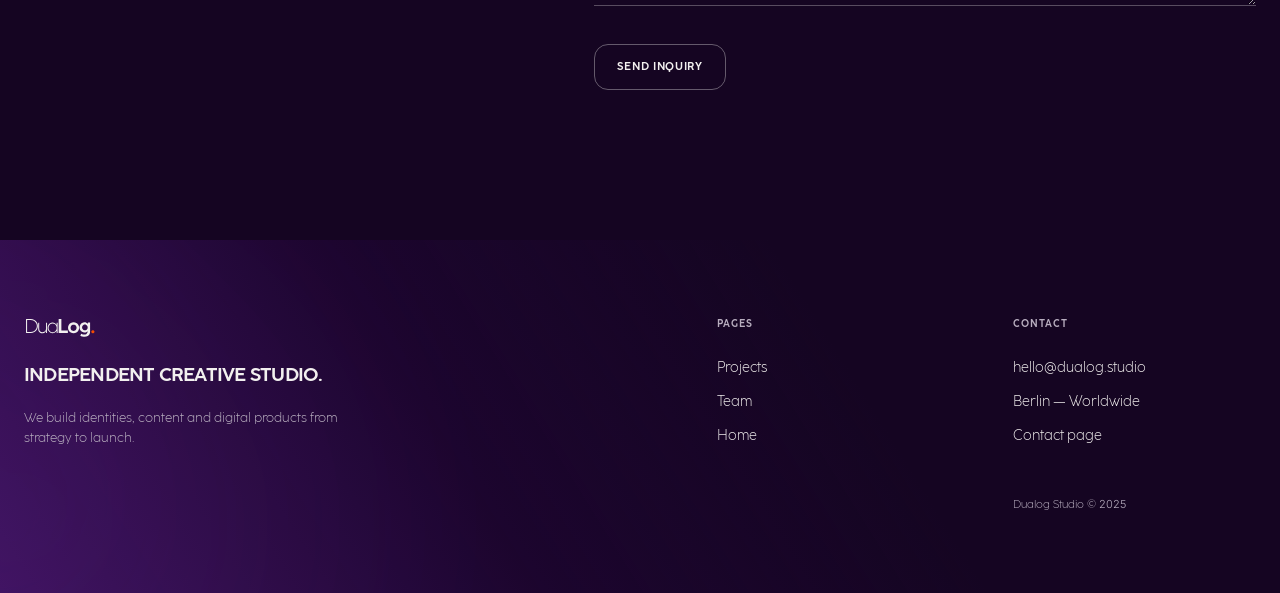
==== commit 5daa60de: "Ich würde den Commit **`Polish responsive layouts, navigation, and CTAs`** nennen." ====
--- a/index.html
+++ b/index.html
@@ -4,6 +4,7 @@
 <head>
   <meta charset="UTF-8" />
   <meta name="viewport" content="width=device-width, initial-scale=1.0" />
+  <link rel="icon" type="image/svg+xml" href="pictures/Favicon.svg" />
   <title>Dualog Studio</title>
   <link rel="stylesheet" href="index.css" />
   <script src="header-scroll.js" defer></script>
@@ -11,13 +12,20 @@
 
 <body>
   <main>
+    <svg class="svg-sprite" aria-hidden="true" focusable="false">
+      <symbol id="external-link-arrow" viewBox="0 0 24 24" fill="none" stroke="currentColor"
+        stroke-width="0.75" stroke-linecap="round" stroke-linejoin="round">
+        <path d="M7 7h10v10"></path>
+        <path d="M7 17 17 7"></path>
+      </symbol>
+    </svg>
     <header class="site-header">
       <a class="brand" href="#top" aria-label="Dualog, back to top">
         <img src="pictures/Logo.svg" alt="" width="72" height="21">
       </a>
       <nav class="nav" id="menu" aria-label="Main navigation">
         <a class="nav__close" href="#top" aria-label="Close menu"><span></span><span></span></a>
-        <a href="work.html">Our Work</a>
+        <a href="work.html">Projects</a>
         <a href="team.html">Team</a>
         <a class="nav__contact" href="contact.html">Contact</a>
       </nav>
@@ -43,23 +51,7 @@
       </div>
     </section>
     <section class="work page-shell" id="work">
-      <div class="project-grid"><a class="project-card" href="https://drive.google.com/drive/folders/1cF8yQR7hkwyYCH8NEFq_pO6ansDmtK8A?usp=sharing" target="_blank" rel="noopener noreferrer">
-          <div class="project-card__image"><img src="pictures/content/Design/CoperatedDesignMalzanMediaworks.png"
-              alt="Coperated Design Malzan Mediaworks" /></div>
-          <div class="project-card__meta">
-            <div>
-              <h3>Malzan Mediaworks</h3>
-              <p>Corporate Design / Branding / Identity</p>
-            </div><span>2025</span>
-          </div>
-          <p class="project-card__summary">A full corporate design redesign — logo, colour system and brand guidelines
-            for a modern media production company.</p><svg xmlns="http://www.w3.org/2000/svg" width="24" height="24"
-            viewBox="0 0 24 24" fill="none" stroke="currentColor" stroke-width="0.75" stroke-linecap="round"
-            stroke-linejoin="round" class="project-card__link-icon" aria-hidden="true">
-            <path d="M7 7h10v10"></path>
-            <path d="M7 17 17 7"></path>
-          </svg>
-        </a>
+      <div class="project-grid">
         <a class="project-card" href="https://drive.google.com/drive/folders/1DYTa2SRRX9w5SYRrdJNVJdLeC7k0mgNj?usp=sharing" target="_blank" rel="noopener noreferrer">
           <div class="project-card__image"><img src="pictures/content/Design/PlakatRundgangHSFlensburg.png"
               alt="Plakat Rundgang Hochschule Flensburg" /></div>
@@ -70,12 +62,8 @@
             </div><span>2025</span>
           </div>
           <p class="project-card__summary">An event poster designed and art directed for Hochschule Flensburg — from
-            concept to print-ready layout.</p><svg xmlns="http://www.w3.org/2000/svg" width="24" height="24"
-            viewBox="0 0 24 24" fill="none" stroke="currentColor" stroke-width="0.75" stroke-linecap="round"
-            stroke-linejoin="round" class="project-card__link-icon" aria-hidden="true">
-            <path d="M7 7h10v10"></path>
-            <path d="M7 17 17 7"></path>
-          </svg>
+            concept to print-ready layout.</p><svg class="project-card__link-icon" width="24" height="24"
+            aria-hidden="true"><use href="#external-link-arrow"></use></svg>
         </a>
         <a class="project-card" href="https://www.miarabe-art.de" target="_blank" rel="noopener noreferrer">
           <div class="project-card__image"><img src="pictures/content/Design/MiaRabeWebsite.png" alt="Mia Rabe Website" /></div>
@@ -86,110 +74,34 @@
             </div><span>2025</span>
           </div>
           <p class="project-card__summary">Personal portfolio website — a clean and minimal digital presence designed to
-            let the work speak for itself.</p><svg xmlns="http://www.w3.org/2000/svg" width="24" height="24"
-            viewBox="0 0 24 24" fill="none" stroke="currentColor" stroke-width="0.75" stroke-linecap="round"
-            stroke-linejoin="round" class="project-card__link-icon" aria-hidden="true">
-            <path d="M7 7h10v10"></path>
-            <path d="M7 17 17 7"></path>
-          </svg>
-        </a>
-        <a class="project-card" href="https://drive.google.com/drive/folders/1H3gOHLUIA5ldTdJXq2iXQjAyV4Zp8S1x?usp=sharing" target="_blank" rel="noopener noreferrer">
-          <div class="project-card__image"><img src="pictures/content/3D/3DRendering.png" alt="Lego Minifigure CGI Rendering" /></div>
-          <div class="project-card__meta">
-            <div>
-              <h3>Lego Study — CGI Rendering</h3>
-              <p>3D Lighting / Shading / Rendering</p>
-            </div><span>2025</span>
-          </div>
-          <p class="project-card__summary">A dedicated lighting and rendering exploration — focusing on realistic surface materials, subsurface scattering, micro-imperfections and cinematic studio lighting.</p><svg xmlns="http://www.w3.org/2000/svg" width="24" height="24"
-            viewBox="0 0 24 24" fill="none" stroke="currentColor" stroke-width="0.75" stroke-linecap="round"
-            stroke-linejoin="round" class="project-card__link-icon" aria-hidden="true">
-            <path d="M7 7h10v10"></path>
-            <path d="M7 17 17 7"></path>
-          </svg>
-        </a>
-        <a class="project-card" href="https://drive.google.com/drive/folders/1FDO7btqngdBo2mFELggw_yZ-QfU2s9bs?usp=sharing" target="_blank" rel="noopener noreferrer">
-          <div class="project-card__image"><img src="pictures/content/3D/3DHand.png" alt="Digital Anatomy 3D Hand Modeling" /></div>
-          <div class="project-card__meta">
-            <div>
-              <h3>Digital Anatomy — 3D Hand Modeling</h3>
-              <p>3D Modeling / Sculpting / Topology</p>
-            </div><span>2025</span>
-          </div>
-          <p class="project-card__summary">Detailed organic 3D modeling and digital sculpting of human hand anatomy — crafted from scratch with precise proportions, clean quad topology and fine surface details.</p><svg xmlns="http://www.w3.org/2000/svg" width="24" height="24"
-            viewBox="0 0 24 24" fill="none" stroke="currentColor" stroke-width="0.75" stroke-linecap="round"
-            stroke-linejoin="round" class="project-card__link-icon" aria-hidden="true">
-            <path d="M7 7h10v10"></path>
-            <path d="M7 17 17 7"></path>
-          </svg>
+            let the work speak for itself.</p><svg class="project-card__link-icon" width="24" height="24"
+            aria-hidden="true"><use href="#external-link-arrow"></use></svg>
         </a>
         <a class="project-card" href="#contact">
           <div class="project-card__image"><img src="pictures/TravelBlog_MockUp.png"
               alt="Around South East Asia travel guide shown on a laptop and phone" /></div>
           <div class="project-card__meta">
             <div>
-              <h3>Around South East Asia</h3>
+              <h3>Webdesign Travelblog</h3>
               <p>Digital Product / UX &amp; UI Design / Travel</p>
             </div><span>2025</span>
           </div>
           <p class="project-card__summary">A responsive travel guide that turns a journey through Southeast Asia into an
-            immersive visual experience.</p><svg xmlns="http://www.w3.org/2000/svg" width="24" height="24"
-            viewBox="0 0 24 24" fill="none" stroke="currentColor" stroke-width="0.75" stroke-linecap="round"
-            stroke-linejoin="round" class="project-card__link-icon" aria-hidden="true">
-            <path d="M7 7h10v10"></path>
-            <path d="M7 17 17 7"></path>
-          </svg>
-        </a>
-        <a class="project-card" href="#contact">
-          <div class="project-card__image"><img src="pictures/ZimmerMedizinsysteme_Branding.png"
-              alt="Zimmer Medizinsysteme brand identity mockup with logo, stationery and brochure" /></div>
-          <div class="project-card__meta">
-            <div>
-              <h3>Zimmer Medizinsysteme</h3>
-              <p>Branding / Logo Design / Graphic Design</p>
-            </div><span>2025</span>
-          </div>
-          <p class="project-card__summary">A distinctive brand identity for a medical systems company, spanning logo
-            design, graphic design and branded materials.</p><svg xmlns="http://www.w3.org/2000/svg" width="24" height="24"
-            viewBox="0 0 24 24" fill="none" stroke="currentColor" stroke-width="0.75" stroke-linecap="round"
-            stroke-linejoin="round" class="project-card__link-icon" aria-hidden="true">
-            <path d="M7 7h10v10"></path>
-            <path d="M7 17 17 7"></path>
-          </svg>
-        </a>
-        <a class="project-card" href="#contact">
+            immersive visual experience.</p><svg class="project-card__link-icon" width="24" height="24"
+            aria-hidden="true"><use href="#external-link-arrow"></use></svg>
+        </a>
+        <a class="project-card" href="https://dl.acm.org/doi/10.1145/3828158.3838249" target="_blank" rel="noopener noreferrer">
           <div class="project-card__image"><img src="pictures/AutoUI_PosterMadness.png"
               alt="AutoUI research poster about personality-informed emotional support in an automotive copilot" /></div>
           <div class="project-card__meta">
             <div>
-              <h3>AutoUI Poster Madness</h3>
+              <h3>AutoUI Research Paper</h3>
               <p>UX Research / Academic Research / AI Interaction Design</p>
             </div><span>2026</span>
           </div>
           <p class="project-card__summary">An academic UX research project exploring how personality profiles can guide
-            an automotive copilot’s emotional support for drivers.</p><svg xmlns="http://www.w3.org/2000/svg" width="24" height="24"
-            viewBox="0 0 24 24" fill="none" stroke="currentColor" stroke-width="0.75" stroke-linecap="round"
-            stroke-linejoin="round" class="project-card__link-icon" aria-hidden="true">
-            <path d="M7 7h10v10"></path>
-            <path d="M7 17 17 7"></path>
-          </svg>
-        </a>
-        <a class="project-card" href="#contact">
-          <div class="project-card__image"><img src="pictures/AppDesign_Mockup.png"
-              alt="Crisis Alert app shown on three mobile phone screens" /></div>
-          <div class="project-card__meta">
-            <div>
-              <h3>Crisis Alert</h3>
-              <p>Mobile-First / App Design / User-Centered Design</p>
-            </div><span>2024</span>
-          </div>
-          <p class="project-card__summary">A mobile-first alert app that helps people navigate emergencies with timely
-            warnings, saved evacuation routes and clear local information.</p><svg xmlns="http://www.w3.org/2000/svg" width="24"
-            height="24" viewBox="0 0 24 24" fill="none" stroke="currentColor" stroke-width="0.75"
-            stroke-linecap="round" stroke-linejoin="round" class="project-card__link-icon" aria-hidden="true">
-            <path d="M7 7h10v10"></path>
-            <path d="M7 17 17 7"></path>
-          </svg>
+            an automotive copilot’s emotional support for drivers.</p><svg class="project-card__link-icon" width="24" height="24"
+            aria-hidden="true"><use href="#external-link-arrow"></use></svg>
         </a>
       </div>
     </section>
@@ -296,9 +208,9 @@
         <div class="footer__columns">
           <nav class="footer__column" aria-label="Footer navigation">
             <h3>Pages</h3>
-            <a href="work.html">Our Work</a>
+            <a href="work.html">Projects</a>
             <a href="team.html">Team</a>
-            <a href="#top">Back to top</a>
+            <a href="index.html#top">Home</a>
           </nav>
           <div class="footer__column">
             <h3>Contact</h3>
--- a/index.css
+++ b/index.css
@@ -100,6 +100,20 @@
 .page-shell {
     width: min(100% - 48px, 1280px);
     margin-inline: auto;
+}
+
+@media (min-width: 1280px) {
+
+    .hero::before,
+    .hero::after,
+    .work-page__hero::before,
+    .work-page__hero::after,
+    .about-hero::before,
+    .about-hero::after,
+    .contact-hero::before,
+    .contact-hero::after {
+        margin-inline: calc(50% - 50vw + 24px);
+    }
 }
 
 .site-header {
@@ -155,7 +169,8 @@
 }
 
 .nav a:hover,
-.nav a:focus-visible {
+.nav a:focus-visible,
+.nav a[aria-current="page"] {
     text-decoration: underline;
     text-underline-offset: 5px;
 }
@@ -182,11 +197,13 @@
     background: var(--night);
 }
 
-.hero::after {
+.hero::after,
+.work-page__hero::after,
+.about-hero::after,
+.contact-hero::after {
     position: absolute;
     z-index: 0;
     inset: 0;
-    transform: scale(1);
     border: 1px solid rgba(195, 182, 210, 0.48);
     border-radius: inherit;
     background:
@@ -196,13 +213,18 @@
             rgba(118, 38, 178, 0.9) 112%),
         var(--night);
     content: "";
-    opacity: 1;
+}
+
+.hero::after {
     transition:
         opacity 700ms ease,
         transform 900ms cubic-bezier(0.16, 1, 0.3, 1);
 }
 
-.hero::before {
+.hero::before,
+.work-page__hero::before,
+.about-hero::before,
+.contact-hero::before {
     position: absolute;
     z-index: 1;
     inset: 0;
@@ -210,8 +232,16 @@
     background-size: 100% 80px;
     content: "";
     mask-image: linear-gradient(to bottom, transparent, black 25%, black);
-    opacity: 1;
+}
+
+.hero::before {
     transition: opacity 900ms 120ms ease;
+}
+
+.work-page__hero::before,
+.about-hero::before,
+.contact-hero::before {
+    border-radius: inherit;
 }
 
 .hero>* {
@@ -514,19 +544,32 @@
     line-height: 1.5;
 }
 
+.svg-sprite {
+    position: absolute;
+    width: 0;
+    height: 0;
+    overflow: hidden;
+}
+
+.project-card__link-icon,
+.work-library__link-icon {
+    color: var(--ink);
+    transform: scale(1.45);
+    transition:
+        color 200ms ease,
+        transform 200ms ease;
+}
+
 .project-card__link-icon {
     position: absolute;
     right: 40px;
     bottom: 38px;
-    transform: scale(1.45);
-    color: var(--ink);
-    transition:
-        color 200ms ease,
-        transform 200ms ease;
 }
 
 .project-card:hover .project-card__link-icon,
-.project-card:focus-visible .project-card__link-icon {
+.project-card:focus-visible .project-card__link-icon,
+.work-library__card:hover .work-library__link-icon,
+.work-library__card:focus-visible .work-library__link-icon {
     transform: translate(3px, -3px) scale(1.45);
     color: var(--orange);
 }
@@ -608,7 +651,8 @@
     grid-row: 1;
 }
 
-.process__intro h2 {
+.process__intro h2,
+.about-intro__heading h2 {
     max-width: 620px;
     font-family: "Coco Sharp", "Inter", sans-serif;
     font-size: clamp(40px, 5.2vw, 72px);
@@ -644,7 +688,8 @@
     white-space: nowrap;
 }
 
-.process-step {
+.process-step,
+.studio-timeline li {
     border-bottom: 1px solid var(--line);
 }
 
@@ -665,7 +710,8 @@
     padding-left: 20px;
 }
 
-.process-step td>span {
+.process-step td>span,
+.studio-timeline time {
     color: var(--orange);
     font-family: "Coco Sharp", "Inter", sans-serif;
     font-size: clamp(26px, 3vw, 42px);
@@ -674,7 +720,8 @@
     letter-spacing: -0.04em;
 }
 
-.process-step h3 {
+.process-step h3,
+.studio-timeline h3 {
     font-family: "Coco Sharp", "Inter", sans-serif;
     font-size: clamp(26px, 3vw, 42px);
     font-weight: 700;
@@ -682,11 +729,35 @@
     letter-spacing: -0.04em;
 }
 
-.process-step p {
+.process-step p,
+.studio-timeline p {
     max-width: 390px;
     color: var(--muted);
     font-size: 14px;
     line-height: 1.55;
+}
+
+.about-intro {
+    padding-block: 150px 80px;
+}
+
+.about-intro__heading {
+    display: flex;
+    align-items: end;
+    justify-content: space-between;
+    gap: 48px;
+    margin-bottom: 70px;
+}
+
+.about-intro__heading .cta-button {
+    flex: 0 0 auto;
+}
+
+.studio-timeline {
+    border-top: 1px solid var(--line);
+    margin: 0;
+    padding: 0;
+    list-style: none;
 }
 
 .work-page {
@@ -708,35 +779,6 @@
     padding: 54px 5.3% 42px;
 }
 
-.work-page__hero::after {
-    position: absolute;
-    z-index: 0;
-    inset: 0;
-    transform: scale(1);
-    border: 1px solid rgba(195, 182, 210, 0.48);
-    border-radius: inherit;
-    background:
-        linear-gradient(122deg,
-            rgba(21, 5, 34, 0) 34%,
-            rgba(38, 5, 64, 0.72) 64%,
-            rgba(118, 38, 178, 0.9) 112%),
-        var(--night);
-    content: "";
-    opacity: 1;
-}
-
-.work-page__hero::before {
-    position: absolute;
-    z-index: 1;
-    inset: 0;
-    border-radius: inherit;
-    background-image: linear-gradient(rgba(255, 255, 255, 0.025) 1px, transparent 1px);
-    background-size: 100% 80px;
-    content: "";
-    mask-image: linear-gradient(to bottom, transparent, black 25%, black);
-    opacity: 1;
-}
-
 .work-page__hero>.hero__aurora,
 .work-page__hero>.hero__glow {
     z-index: 1;
@@ -911,6 +953,14 @@
     letter-spacing: -0.04em;
 }
 
+.work-library__link-icon {
+    display: inline-block;
+    width: 24px;
+    height: 24px;
+    margin-left: 0.1em;
+    vertical-align: middle;
+}
+
 .work-library__summary {
     max-width: 520px;
     margin-top: 12px;
@@ -926,7 +976,8 @@
     display: none;
 }
 
-.work-cta {
+.work-cta,
+.about-cta {
     display: grid;
     grid-template-columns: minmax(0, 1fr) auto;
     gap: 48px;
@@ -935,7 +986,8 @@
     padding-block: 120px 150px;
 }
 
-.work-cta h2 {
+.work-cta h2,
+.about-cta h2 {
     max-width: 780px;
     font-family: "Coco Sharp", "Inter", sans-serif;
     font-size: clamp(42px, 5.6vw, 76px);
@@ -946,6 +998,26 @@
 }
 
 .work-cta .cta-button {
+    grid-column: 2;
+}
+
+.work-cta>div,
+.about-cta>div {
+    grid-column: 1;
+}
+
+.work-cta>div>p,
+.about-cta>div>p {
+    margin: 0 0 18px;
+    color: var(--orange);
+    font-family: "Coco Sharp", "Inter", sans-serif;
+    font-size: 11px;
+    font-weight: 700;
+    letter-spacing: 0.1em;
+    text-transform: uppercase;
+}
+
+.about-cta .cta-button {
     grid-column: 2;
 }
 
@@ -1037,49 +1109,16 @@
 
 .about-hero {
     position: relative;
-    display: flex;
-    min-height: 540px;
-    align-items: center;
+    display: grid;
+    min-height: 350px;
+    grid-template-columns: 1fr 1fr;
+    gap: 50px;
+    align-content: center;
     margin-top: 82px;
     overflow: visible;
     border-radius: 20px;
-    background: transparent;
-    padding: 56px 5.3%;
-}
-
-.about-cta>p {
-    color: var(--muted);
-    font-family: "Coco Sharp", "Inter", sans-serif;
-    font-size: 11px;
-    font-weight: 700;
-    letter-spacing: 0.1em;
-    text-transform: uppercase;
-}
-
-.about-hero::after {
-    position: absolute;
-    z-index: 0;
-    inset: 0;
-    border: 1px solid rgba(195, 182, 210, 0.48);
-    border-radius: inherit;
-    background:
-        linear-gradient(122deg,
-            rgba(21, 5, 34, 0) 34%,
-            rgba(38, 5, 64, 0.72) 64%,
-            rgba(118, 38, 178, 0.9) 112%),
-        var(--night);
-    content: "";
-}
-
-.about-hero::before {
-    position: absolute;
-    z-index: 1;
-    inset: 0;
-    border-radius: inherit;
-    background-image: linear-gradient(rgba(255, 255, 255, 0.025) 1px, transparent 1px);
-    background-size: 100% 80px;
-    content: "";
-    mask-image: linear-gradient(to bottom, transparent, black 25%, black);
+    background: var(--night);
+    padding: 54px 5.3% 42px;
 }
 
 .about-hero>.hero__aurora,
@@ -1098,12 +1137,13 @@
 .about-hero h1 {
     position: relative;
     z-index: 2;
+    grid-column: 1 / -1;
     max-width: 1180px;
     font-family: "Coco Sharp", "Inter", sans-serif;
-    font-size: clamp(58px, 7.6vw, 106px);
-    font-weight: 700;
-    line-height: 0.92;
-    letter-spacing: -0.06em;
+    font-size: clamp(44px, 5.8vw, 72px);
+    font-weight: 700;
+    line-height: 0.88;
+    letter-spacing: -0.065em;
     text-transform: uppercase;
 }
 
@@ -1112,39 +1152,7 @@
     -webkit-text-stroke: 1px rgba(242, 240, 239, 0.68);
 }
 
-.section-label {
-    color: var(--orange);
-    font-family: "Coco Sharp", "Inter", sans-serif;
-    font-size: 10px;
-    font-weight: 700;
-    letter-spacing: 0.1em;
-    text-transform: uppercase;
-}
-
-.about-intro {
-    position: relative;
-    isolation: isolate;
-    padding-block: 115px 160px;
-}
-
-.about-intro::before {
-    position: absolute;
-    z-index: -1;
-    top: 0;
-    left: 50%;
-    width: 100vw;
-    height: 260px;
-    transform: translateX(-50%);
-    background: linear-gradient(to bottom,
-            rgba(88, 25, 132, 0.2) 0%,
-            rgba(54, 14, 82, 0.08) 42%,
-            rgba(21, 5, 34, 0) 100%);
-    content: "";
-}
-
-.about-intro h2,
-.team__heading h2,
-.about-cta h2 {
+.team__heading h2 {
     font-family: "Coco Sharp", "Inter", sans-serif;
     font-size: clamp(36px, 4.5vw, 62px);
     font-weight: 700;
@@ -1153,78 +1161,70 @@
     text-transform: uppercase;
 }
 
-.about-intro__lead {
+.studio-timeline li {
     display: grid;
-    grid-template-columns: minmax(100px, 0.24fr) minmax(0, 1fr);
-    gap: 26px clamp(38px, 6vw, 90px);
+    grid-template-columns: 110px minmax(0, 0.85fr) minmax(0, 1.15fr);
+    gap: 20px;
+    padding-block: 34px;
+}
+
+@keyframes team-scroll-reveal {
+    from {
+        opacity: 0;
+        transform: translateY(18px);
+    }
+
+    to {
+        opacity: 1;
+        transform: translateY(0);
+    }
+}
+
+@supports (animation-timeline: view()) {
+    @media (prefers-reduced-motion: no-preference) {
+
+        .about-intro__heading,
+        .studio-timeline li,
+        .designer-profile {
+            animation: team-scroll-reveal linear both;
+            animation-timeline: view();
+        }
+
+        .about-intro__heading {
+            animation-range: entry 60% entry 100%;
+        }
+
+        .studio-timeline li {
+            animation-range: entry 100% cover 20%;
+        }
+
+        .designer-profile {
+            animation-range: entry 10% entry 100%;
+        }
+    }
+}
+
+.team {
+    padding-block: 100px 100px;
+}
+
+.team__heading {
+    display: grid;
+    grid-template-columns: minmax(0, 1.2fr) minmax(280px, 0.8fr);
+    gap: clamp(38px, 6vw, 90px);
     align-items: start;
-}
-
-.about-intro__lead>p {
-    grid-column: 2;
+    margin-bottom: 40px;
+}
+
+.team__heading h2 {
+    max-width: 760px;
+}
+
+.team__heading>p {
     max-width: 510px;
     color: var(--muted);
     font-size: 15px;
     line-height: 1.6;
-}
-
-.studio-timeline {
-    position: relative;
-    width: min(100%, 920px);
-    margin: 110px 0 0 auto;
-    padding: 0;
-    list-style: none;
-}
-
-.studio-timeline li {
-    position: relative;
-    display: grid;
-    grid-template-columns: 170px minmax(0, 1fr);
-    gap: 36px;
-    min-height: 112px;
-    padding: 0 0 40px;
-}
-
-.studio-timeline time {
-    color: var(--orange);
-    font-family: "Coco Sharp", "Inter", sans-serif;
-    font-size: clamp(31px, 3.5vw, 48px);
-    font-weight: 700;
-    line-height: 0.9;
-    letter-spacing: -0.05em;
-}
-
-.studio-timeline h3 {
-    font-family: "Coco Sharp", "Inter", sans-serif;
-    font-size: clamp(22px, 2.4vw, 32px);
-    font-weight: 700;
-    line-height: 1;
-    letter-spacing: -0.04em;
-}
-
-.studio-timeline p {
-    max-width: 560px;
-    margin-top: 9px;
-    color: var(--muted);
-    font-size: 13px;
-    line-height: 1.5;
-}
-
-.team {
-    border-top: 1px solid var(--line);
-    padding-block: 150px 180px;
-}
-
-.team__heading {
-    display: grid;
-    grid-template-columns: minmax(100px, 0.24fr) minmax(0, 1fr);
-    gap: clamp(38px, 6vw, 90px);
-    align-items: start;
-    margin-bottom: 75px;
-}
-
-.team__heading h2 {
-    max-width: 760px;
 }
 
 .designer-profile {
@@ -1232,11 +1232,11 @@
     grid-template-columns: repeat(2, minmax(0, 1fr));
     gap: clamp(80px, 10vw, 150px);
     align-items: center;
-    padding-block: 105px;
+    padding-block: 80px 50px;
 }
 
 .team__heading+.designer-profile {
-    padding-top: 75px;
+    padding-top: 40px;
 }
 
 .designer-profile__image {
@@ -1315,10 +1315,6 @@
     color: var(--orange);
 }
 
-.designer-profile__linkedin--placeholder {
-    color: var(--muted);
-}
-
 .team__disciplines {
     display: flex;
     flex-wrap: wrap;
@@ -1340,49 +1336,6 @@
     text-transform: uppercase;
 }
 
-.about-cta {
-    position: relative;
-    isolation: isolate;
-    padding-block: 60px 145px;
-}
-
-.about-page .about-cta>p {
-    color: var(--orange);
-}
-
-.about-page .about-cta::before {
-    position: absolute;
-    z-index: -1;
-    top: 0;
-    bottom: 0;
-    left: 50%;
-    width: 100vw;
-    transform: translateX(-50%);
-    background: linear-gradient(to bottom,
-            rgba(73, 20, 108, 0) 0%,
-            rgba(73, 20, 108, 0.08) 42%,
-            rgba(107, 31, 157, 0.2) 100%);
-    content: "";
-}
-
-.about-cta>div {
-    display: flex;
-    justify-content: space-between;
-    gap: 60px;
-    align-items: end;
-    margin-top: 74px;
-}
-
-.about-cta h2 {
-    max-width: 850px;
-    font-size: clamp(44px, 6vw, 82px);
-}
-
-.about-cta .cta-button {
-    flex: 0 0 auto;
-    margin-bottom: 7px;
-}
-
 .contact-page {
     min-height: 100vh;
     background: var(--night);
@@ -1391,7 +1344,7 @@
 .contact-hero {
     position: relative;
     display: grid;
-    min-height: 520px;
+    min-height: 350px;
     grid-template-columns: 1.25fr 0.75fr;
     gap: 60px;
     align-content: center;
@@ -1402,32 +1355,6 @@
     padding: 70px 5.3% 56px;
 }
 
-.contact-hero::after {
-    position: absolute;
-    z-index: 0;
-    inset: 0;
-    border: 1px solid rgba(195, 182, 210, 0.48);
-    border-radius: inherit;
-    background:
-        linear-gradient(122deg,
-            rgba(21, 5, 34, 0) 34%,
-            rgba(38, 5, 64, 0.72) 64%,
-            rgba(118, 38, 178, 0.9) 112%),
-        var(--night);
-    content: "";
-}
-
-.contact-hero::before {
-    position: absolute;
-    z-index: 1;
-    inset: 0;
-    border-radius: inherit;
-    background-image: linear-gradient(rgba(255, 255, 255, 0.025) 1px, transparent 1px);
-    background-size: 100% 80px;
-    content: "";
-    mask-image: linear-gradient(to bottom, transparent, black 25%, black);
-}
-
 .contact-hero>.hero__aurora,
 .contact-hero>.hero__glow {
     z-index: 1;
@@ -1442,10 +1369,10 @@
 .contact-hero h1 {
     align-self: end;
     font-family: "Coco Sharp", "Inter", sans-serif;
-    font-size: clamp(54px, 7vw, 96px);
-    font-weight: 700;
-    line-height: 0.9;
-    letter-spacing: -0.06em;
+    font-size: clamp(44px, 5.8vw, 72px);
+    font-weight: 700;
+    line-height: 0.88;
+    letter-spacing: -0.065em;
     text-transform: uppercase;
 }
 
@@ -1472,29 +1399,7 @@
 }
 
 .contact-hub {
-    position: relative;
-    isolation: isolate;
     padding-block: 70px 80px;
-}
-
-.contact-hub::before {
-    position: absolute;
-    z-index: -1;
-    top: 0;
-    bottom: 0;
-    left: 50%;
-    width: 100vw;
-    transform: translateX(-50%);
-    background:
-        linear-gradient(to bottom,
-            rgba(90, 27, 134, 0.2) 0%,
-            rgba(61, 17, 93, 0.08) 18%,
-            rgba(21, 5, 34, 0) 34%),
-        linear-gradient(to bottom,
-            rgba(21, 5, 34, 0) 62%,
-            rgba(67, 18, 101, 0.08) 82%,
-            rgba(100, 28, 148, 0.18) 100%);
-    content: "";
 }
 
 .contact-panel {
@@ -1838,7 +1743,7 @@
     }
 
     .project-card__summary {
-        padding: 0 30px 30px;
+        padding: 0 90px 30px 30px;
     }
 
     .process {
@@ -1846,6 +1751,10 @@
         padding-block: 125px 140px;
     }
 
+    .about-intro {
+        padding-block: 125px 80px;
+    }
+
     .process__intro h2 {
         max-width: 620px;
     }
@@ -1858,43 +1767,22 @@
         gap: 64px;
     }
 
-    .about-hero {
-        min-height: 480px;
-        padding: 54px 5.3%;
-    }
-
-    .about-hero h1 {
-        font-size: clamp(52px, 8vw, 82px);
-    }
-
-    .about-intro {
-        padding-block: 105px 130px;
-    }
-
-    .about-intro__lead {
-        grid-template-columns: 1fr 2fr;
-    }
-
-    .about-intro__lead>p {
-        grid-column: 2;
-    }
-
     .team {
-        padding-block: 120px 140px;
+        padding-block: 90px 85px;
     }
 
     .team__heading {
-        margin-bottom: 60px;
+        margin-bottom: 35px;
     }
 
     .team__heading+.designer-profile {
-        padding-top: 60px;
+        padding-top: 35px;
     }
 
     .designer-profile {
         grid-template-columns: repeat(2, minmax(0, 1fr));
         gap: 60px;
-        padding-block: 85px;
+        padding-block: 70px 45px;
     }
 
     .designer-profile__image {
@@ -1906,7 +1794,7 @@
     }
 
     .contact-hero {
-        min-height: 480px;
+        min-height: 350px;
         grid-template-columns: 1.1fr 0.9fr;
         gap: 42px;
     }
@@ -2008,10 +1896,6 @@
         justify-content: center;
     }
 
-    .nav__close::after {
-        display: none;
-    }
-
     .nav__close span {
         position: absolute;
         width: 19px;
@@ -2141,7 +2025,12 @@
         padding-block: 105px 115px;
     }
 
-    .process__intro h2 {
+    .about-intro {
+        padding-block: 105px 70px;
+    }
+
+    .process__intro h2,
+    .about-intro__heading h2 {
         font-size: 43px;
     }
 
@@ -2190,73 +2079,73 @@
     }
 
     .about-hero {
-        min-height: 460px;
+        min-height: 300px;
+        grid-template-columns: 1fr;
+        gap: 28px;
+        align-content: center;
         margin-top: 64px;
         border-radius: 15px;
-        padding: 44px 20px;
+        padding: 54px 20px 38px;
     }
 
     .about-hero h1 {
-        font-size: clamp(44px, 13vw, 66px);
-    }
-
-    .about-intro {
+        font-size: 42px;
+    }
+
+    .about-intro__heading {
         display: block;
-        padding-block: 90px 110px;
-    }
-
-    .about-intro__lead {
-        display: block;
-    }
-
-    .about-intro h2 {
-        margin-top: 52px;
-    }
-
-    .about-intro__lead>p {
-        margin-top: 32px;
-    }
-
-    .studio-timeline {
-        margin-top: 74px;
+        margin-bottom: 44px;
+    }
+
+    .about-intro__heading .cta-button {
+        margin-top: 24px;
     }
 
     .studio-timeline li {
-        grid-template-columns: 88px minmax(0, 1fr);
-        gap: 14px;
-        min-height: 126px;
-        padding: 0 0 42px;
+        grid-template-columns: 68px minmax(0, 1fr);
+        gap: 10px 14px;
+        padding-block: 28px;
     }
 
     .studio-timeline time {
+        grid-column: 1;
+        grid-row: 1;
         font-size: 28px;
     }
 
     .studio-timeline h3 {
-        font-size: 20px;
+        grid-column: 2;
+        grid-row: 1;
+        font-size: 29px;
+    }
+
+    .studio-timeline p {
+        grid-column: 2;
+        grid-row: 2;
+        margin-top: 8px;
     }
 
     .team {
-        padding-block: 100px 115px;
+        padding-block: 75px 65px;
     }
 
     .team__heading {
         display: block;
-        margin-bottom: 50px;
-    }
-
-    .team__heading h2 {
-        margin-top: 50px;
+        margin-bottom: 30px;
+    }
+
+    .team__heading>p {
+        margin-top: 26px;
     }
 
     .designer-profile {
         grid-template-columns: 1fr;
         gap: 54px;
-        padding-block: 70px;
+        padding-block: 55px 40px;
     }
 
     .team__heading+.designer-profile {
-        padding-top: 50px;
+        padding-top: 30px;
     }
 
     .designer-profile:last-of-type .designer-profile__image,
@@ -2279,19 +2168,6 @@
     .designer-profile__story h3 {
         margin-top: 36px;
         font-size: clamp(38px, 12vw, 54px);
-    }
-
-    .about-cta {
-        padding-block: 55px 105px;
-    }
-
-    .about-cta>div {
-        display: block;
-        margin-top: 58px;
-    }
-
-    .about-cta .cta-button {
-        margin-top: 36px;
     }
 
     .work-page__hero {
@@ -2343,6 +2219,7 @@
     }
 
     .work-cta,
+    .about-cta,
     .contact-form {
         grid-template-columns: 1fr;
         gap: 48px;
@@ -2354,6 +2231,11 @@
         margin-top: -16px;
     }
 
+    .about-cta .cta-button {
+        grid-column: 1;
+        margin-top: -16px;
+    }
+
     .contact-form__intro h2 {
         font-size: 44px;
     }
@@ -2367,16 +2249,16 @@
     }
 
     .contact-hero {
-        min-height: 560px;
+        min-height: 300px;
         grid-template-columns: 1fr;
-        gap: 34px;
+        gap: 16px;
         margin-top: 64px;
         border-radius: 15px;
-        padding: 50px 20px 42px;
+        padding: 32px 20px 24px;
     }
 
     .contact-hero h1 {
-        font-size: clamp(44px, 13vw, 66px);
+        font-size: 42px;
     }
 
     .contact-hero>div:not(.hero__aurora):not(.hero__glow) {
@@ -2423,7 +2305,7 @@
     }
 
     .studio-timeline li {
-        grid-template-columns: 72px minmax(0, 1fr);
+        grid-template-columns: 64px minmax(0, 1fr);
         gap: 10px;
     }
 
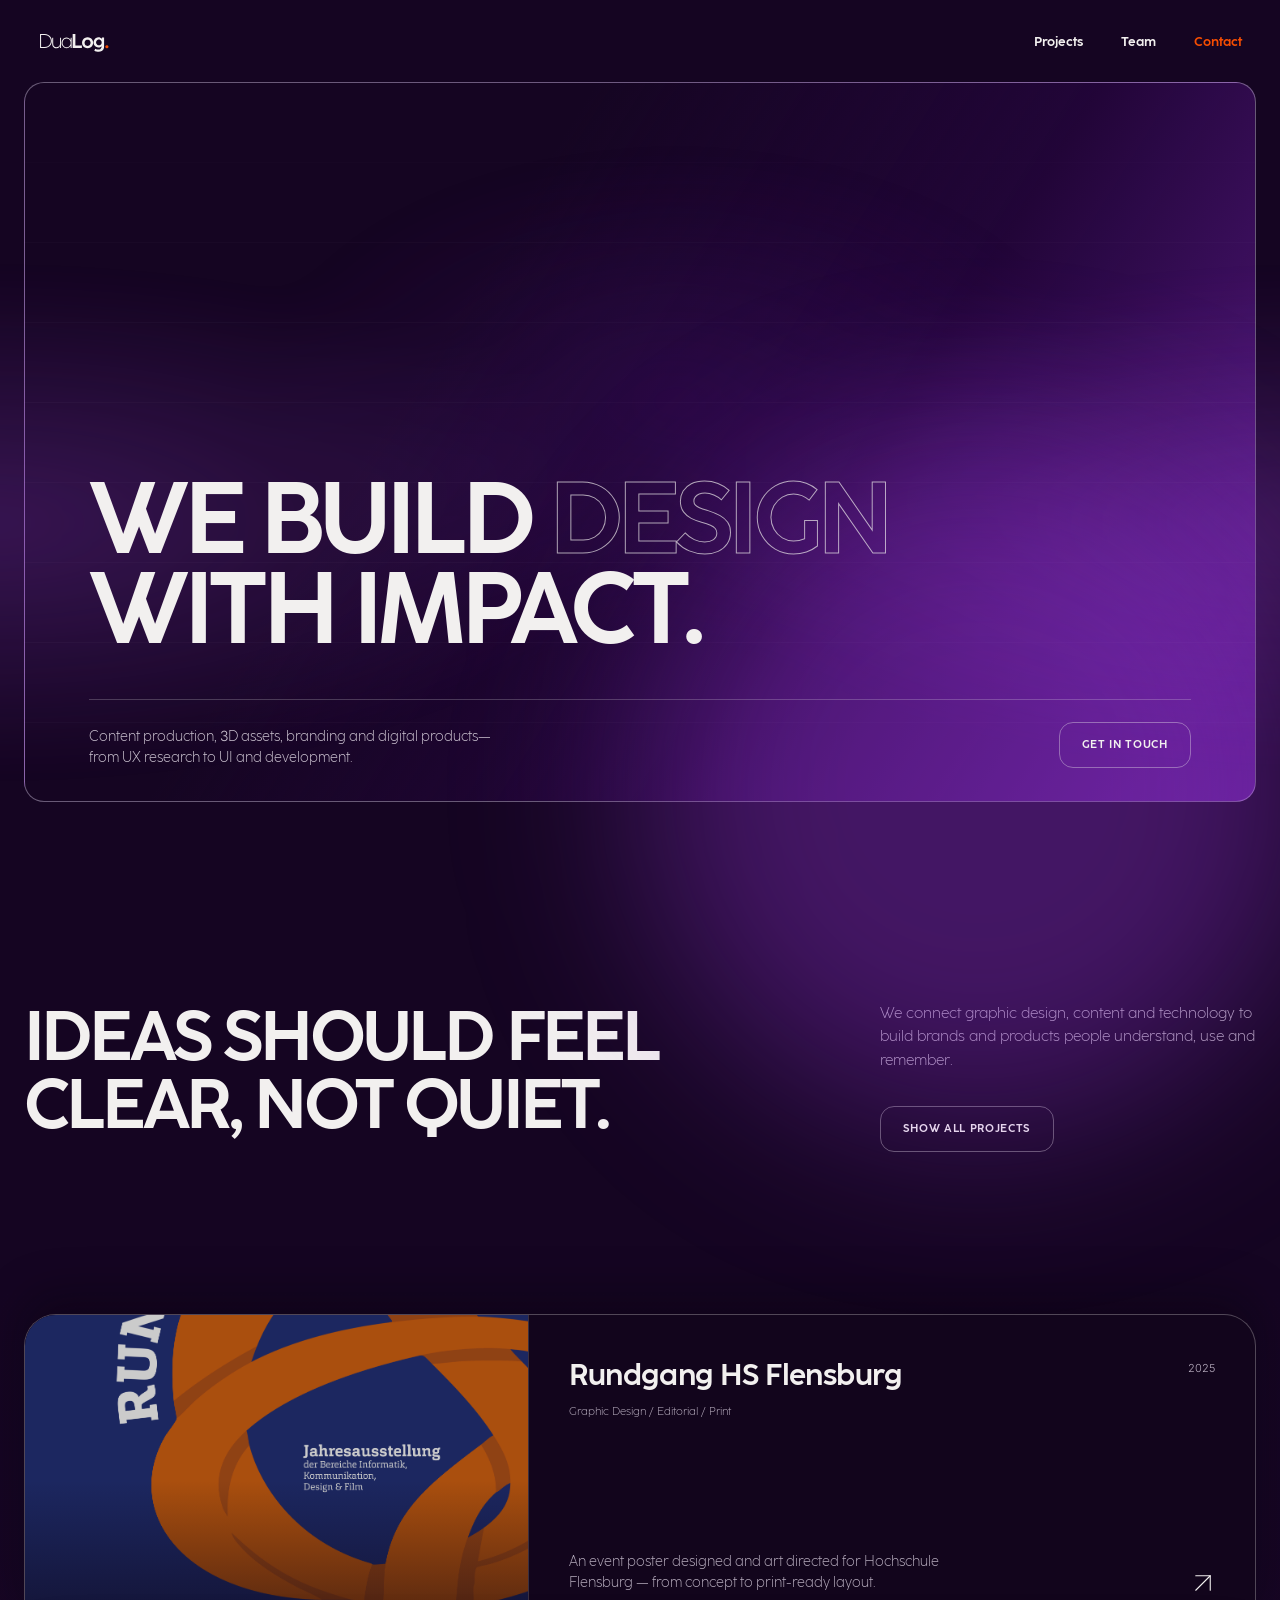
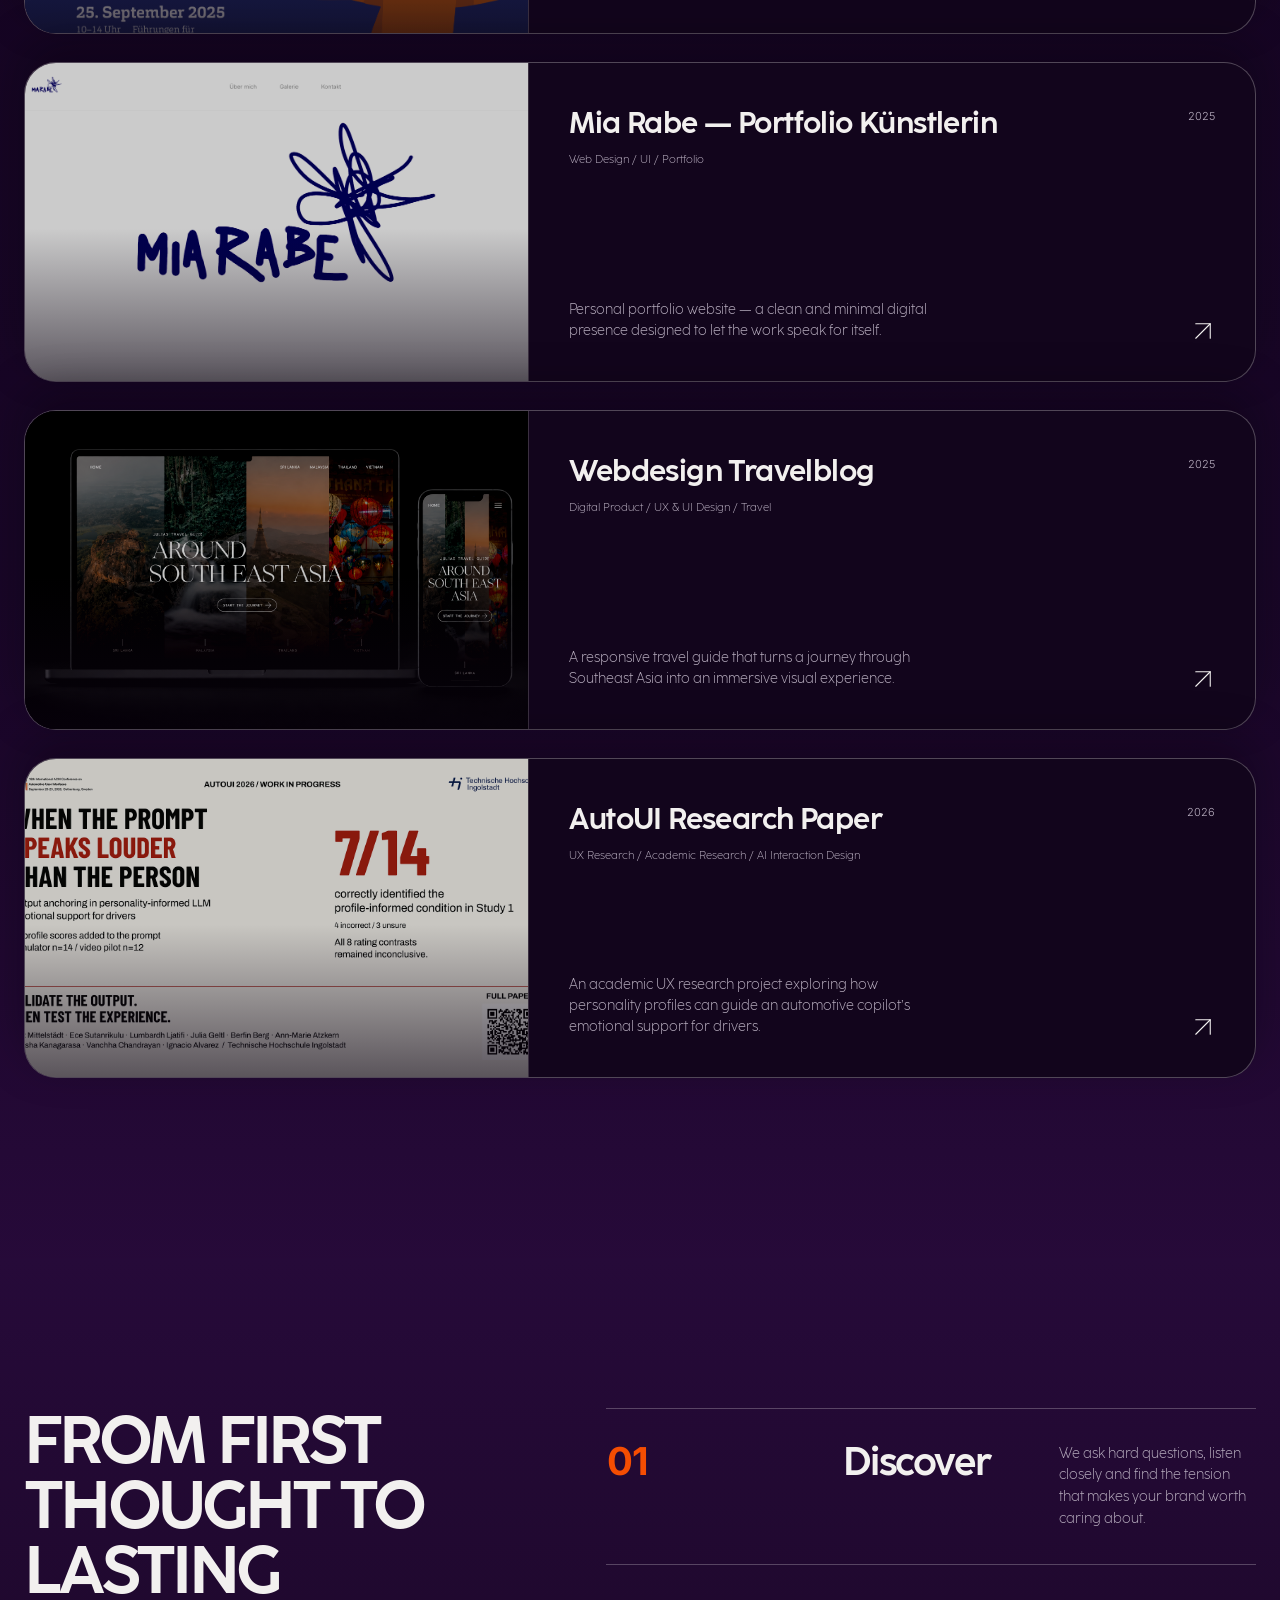
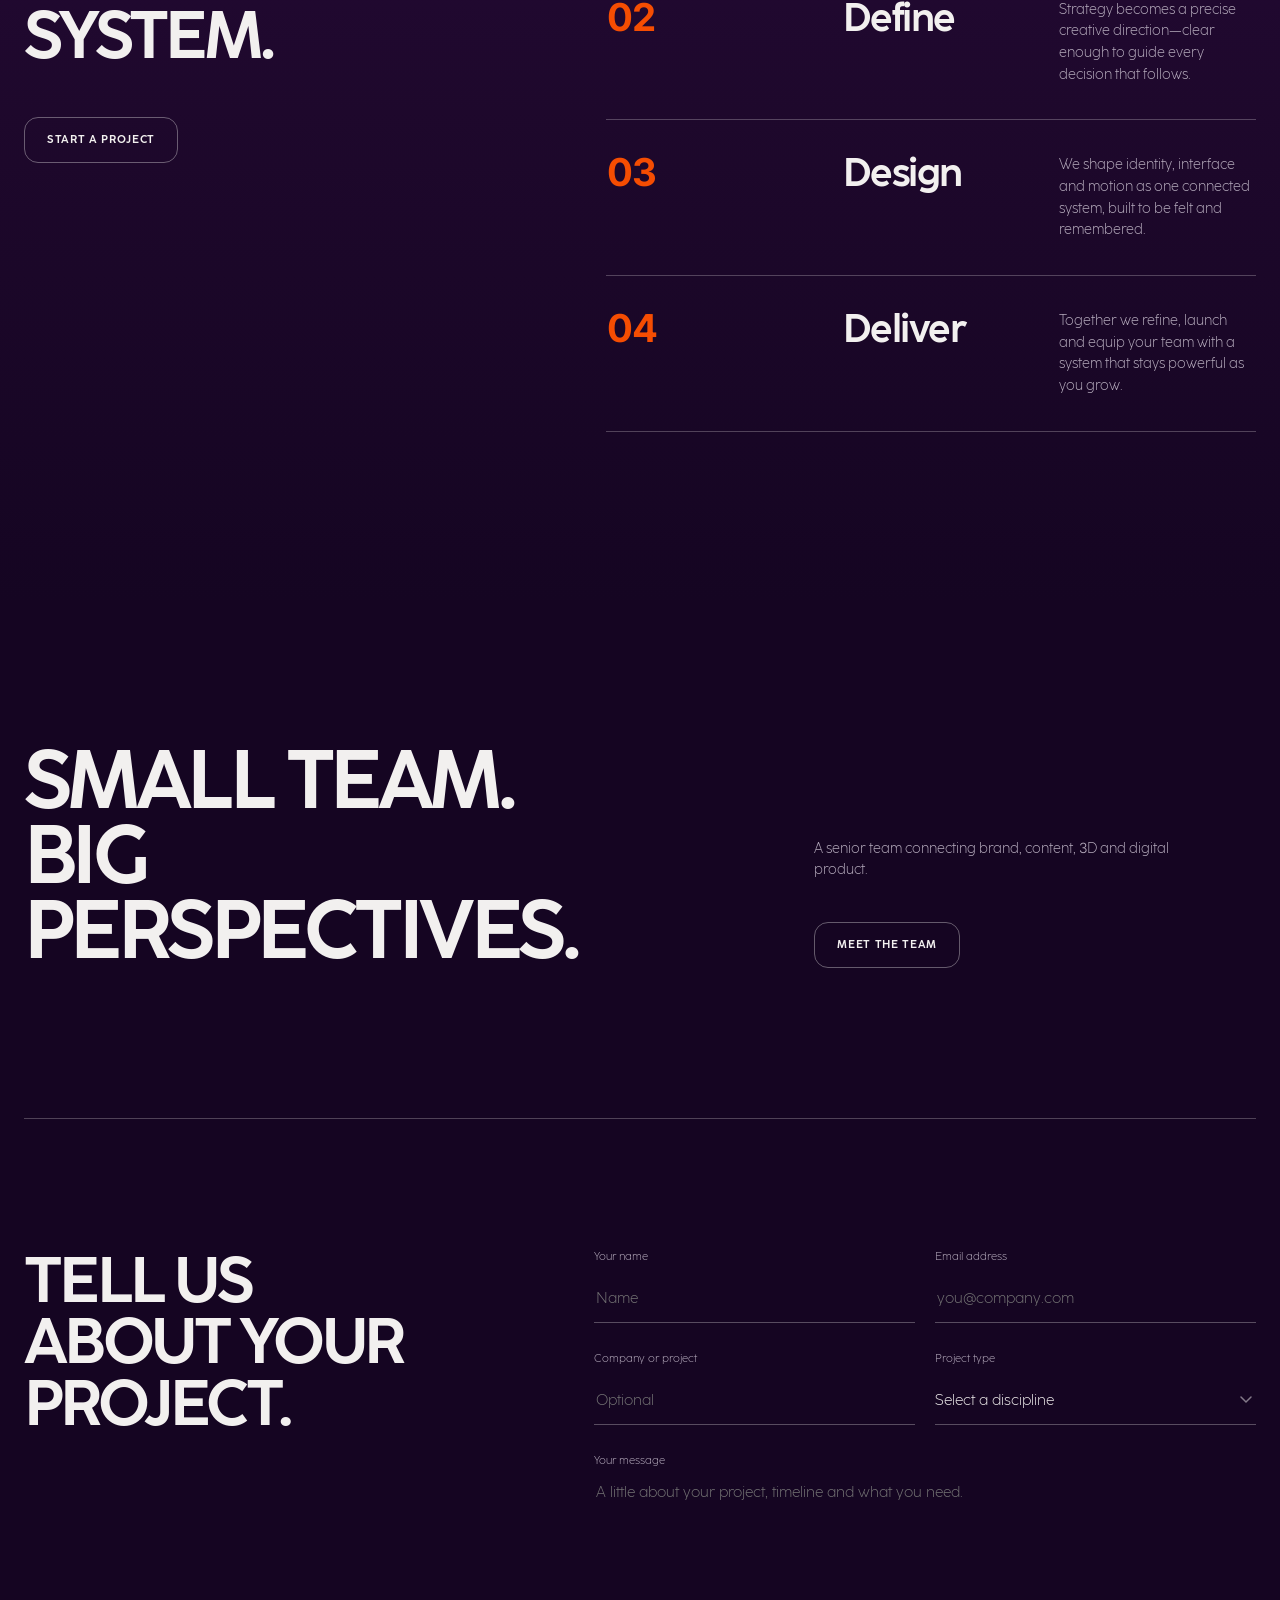
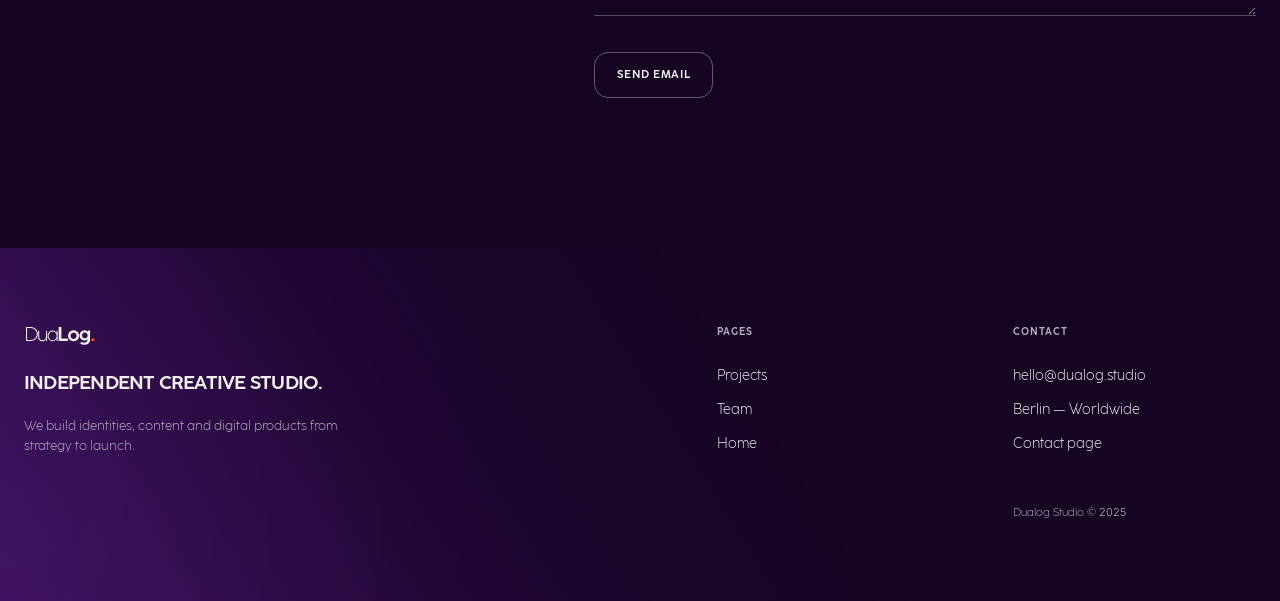
==== commit a6abbe66: "css änderungen" ====
--- a/index.html
+++ b/index.html
@@ -1,3 +1,9 @@
+<!-- 
+AI Disclosure (LNU Academic Integrity Guidelines):
+- Tool used: Figma make, Github copilot
+- Purpose & Phase: Used during the initial phase to brainstorm and prototype the basic visual layout structure.
+- Student Contribution: All specific assignment requirements (navigation, bitmap/SVG integration, tables, lists, formular, responsive CSS3 adjustments, and the JavaScript password validation logic) were manually coded by the group members.
+-->
 <!doctype html>
 <html lang="en">
 
@@ -13,8 +19,8 @@
 <body>
   <main>
     <svg class="svg-sprite" aria-hidden="true" focusable="false">
-      <symbol id="external-link-arrow" viewBox="0 0 24 24" fill="none" stroke="currentColor"
-        stroke-width="0.75" stroke-linecap="round" stroke-linejoin="round">
+      <symbol id="external-link-arrow" viewBox="0 0 24 24" fill="none" stroke="currentColor" stroke-width="0.75"
+        stroke-linecap="round" stroke-linejoin="round">
         <path d="M7 7h10v10"></path>
         <path d="M7 17 17 7"></path>
       </symbol>
@@ -52,7 +58,9 @@
     </section>
     <section class="work page-shell" id="work">
       <div class="project-grid">
-        <a class="project-card" href="https://drive.google.com/drive/folders/1DYTa2SRRX9w5SYRrdJNVJdLeC7k0mgNj?usp=sharing" target="_blank" rel="noopener noreferrer">
+        <a class="project-card"
+          href="https://drive.google.com/drive/folders/1DYTa2SRRX9w5SYRrdJNVJdLeC7k0mgNj?usp=sharing" target="_blank"
+          rel="noopener noreferrer">
           <div class="project-card__image"><img src="pictures/content/Design/PlakatRundgangHSFlensburg.png"
               alt="Plakat Rundgang Hochschule Flensburg" /></div>
           <div class="project-card__meta">
@@ -63,10 +71,13 @@
           </div>
           <p class="project-card__summary">An event poster designed and art directed for Hochschule Flensburg — from
             concept to print-ready layout.</p><svg class="project-card__link-icon" width="24" height="24"
-            aria-hidden="true"><use href="#external-link-arrow"></use></svg>
+            aria-hidden="true">
+            <use href="#external-link-arrow"></use>
+          </svg>
         </a>
         <a class="project-card" href="https://www.miarabe-art.de" target="_blank" rel="noopener noreferrer">
-          <div class="project-card__image"><img src="pictures/content/Design/MiaRabeWebsite.png" alt="Mia Rabe Website" /></div>
+          <div class="project-card__image"><img src="pictures/content/Design/MiaRabeWebsite.png"
+              alt="Mia Rabe Website" /></div>
           <div class="project-card__meta">
             <div>
               <h3>Mia Rabe — Portfolio Künstlerin</h3>
@@ -75,9 +86,11 @@
           </div>
           <p class="project-card__summary">Personal portfolio website — a clean and minimal digital presence designed to
             let the work speak for itself.</p><svg class="project-card__link-icon" width="24" height="24"
-            aria-hidden="true"><use href="#external-link-arrow"></use></svg>
-        </a>
-        <a class="project-card" href="#contact">
+            aria-hidden="true">
+            <use href="#external-link-arrow"></use>
+          </svg>
+        </a>
+        <a class="project-card" href="https://www.figma.com/proto/bBiF9vaB9DSiBK88U4BrUw/Untitled?page-id=0%3A1&amp;node-id=20-487&amp;starting-point-node-id=3%3A809&amp;t=YUS9Jtr148NNshN7-1">
           <div class="project-card__image"><img src="pictures/TravelBlog_MockUp.png"
               alt="Around South East Asia travel guide shown on a laptop and phone" /></div>
           <div class="project-card__meta">
@@ -88,11 +101,15 @@
           </div>
           <p class="project-card__summary">A responsive travel guide that turns a journey through Southeast Asia into an
             immersive visual experience.</p><svg class="project-card__link-icon" width="24" height="24"
-            aria-hidden="true"><use href="#external-link-arrow"></use></svg>
-        </a>
-        <a class="project-card" href="https://dl.acm.org/doi/10.1145/3828158.3838249" target="_blank" rel="noopener noreferrer">
+            aria-hidden="true">
+            <use href="#external-link-arrow"></use>
+          </svg>
+        </a>
+        <a class="project-card" href="https://dl.acm.org/doi/10.1145/3828158.3838249" target="_blank"
+          rel="noopener noreferrer">
           <div class="project-card__image"><img src="pictures/AutoUI_PosterMadness.png"
-              alt="AutoUI research poster about personality-informed emotional support in an automotive copilot" /></div>
+              alt="AutoUI research poster about personality-informed emotional support in an automotive copilot" />
+          </div>
           <div class="project-card__meta">
             <div>
               <h3>AutoUI Research Paper</h3>
@@ -100,8 +117,10 @@
             </div><span>2026</span>
           </div>
           <p class="project-card__summary">An academic UX research project exploring how personality profiles can guide
-            an automotive copilot’s emotional support for drivers.</p><svg class="project-card__link-icon" width="24" height="24"
-            aria-hidden="true"><use href="#external-link-arrow"></use></svg>
+            an automotive copilot’s emotional support for drivers.</p><svg class="project-card__link-icon" width="24"
+            height="24" aria-hidden="true">
+            <use href="#external-link-arrow"></use>
+          </svg>
         </a>
       </div>
     </section>
@@ -170,14 +189,18 @@
       <div class="contact-form__intro">
         <h2>Tell us about your project.</h2>
       </div>
-      <form action="mailto:hello@dualog.studio" method="post" enctype="text/plain">
+      <form class="inquiry-form" action="mailto:hello@dualog.studio" method="post" enctype="text/plain">
         <label>
           <span>Your name</span>
-          <input type="text" name="name" autocomplete="name" required />
+          <input type="text" name="name" placeholder="Name" autocomplete="name" required />
         </label>
         <label>
           <span>Email address</span>
-          <input type="email" name="email" autocomplete="email" required />
+          <input type="email" name="email" placeholder="you@company.com" autocomplete="email" required />
+        </label>
+        <label>
+          <span>Company or project</span>
+          <input type="text" name="project" placeholder="Optional" />
         </label>
         <label>
           <span>Project type</span>
@@ -190,11 +213,12 @@
             <option>Digital product development</option>
           </select>
         </label>
-        <label class="contact-form__message">
-          <span>Tell us a little more</span>
-          <textarea name="message" rows="5" required></textarea>
-        </label>
-        <button class="cta-button" type="submit">Send inquiry</button>
+        <label class="inquiry-form__message">
+          <span>Your message</span>
+          <textarea name="message" rows="6" placeholder="A little about your project, timeline and what you need."
+            required></textarea>
+        </label>
+        <button class="cta-button" type="submit">Send email</button>
       </form>
     </section>
 
--- a/index.css
+++ b/index.css
@@ -1,4 +1,11 @@
-/* Trial font numerals are watermarked, so digits fall back to Inter. */
+/* 
+AI Disclosure (LNU Academic Integrity Guidelines):
+- Tool used: Figma make, Github copilot
+- Purpose & Phase: Used during the initial phase to brainstorm and prototype the basic visual layout structure.
+- Student Contribution: All specific assignment requirements (navigation, bitmap/SVG integration, tables, lists, formular, responsive CSS3 adjustments, and the JavaScript password validation logic) were manually coded by the group members.
+*/
+
+/* Fonts (all pages) */
 @font-face {
     font-family: "Coco Sharp";
     src: url("font/Coco-Sharp-Light-trial.ttf") format("truetype");
@@ -35,6 +42,7 @@
     unicode-range: U+0030-0039;
 }
 
+/* Theme and base styles (all pages) */
 :root {
     --ink: #f2f0ef;
     --muted: #b8aebf;
@@ -97,6 +105,7 @@
     color: var(--night-deep);
 }
 
+/* Shared layout and header navigation (all pages) */
 .page-shell {
     width: min(100% - 48px, 1280px);
     margin-inline: auto;
@@ -143,7 +152,6 @@
 
 .brand,
 .nav {
-    font-family: "Coco Sharp", "Inter", sans-serif;
     font-weight: 700;
 }
 
@@ -164,10 +172,6 @@
     font-size: 13px;
 }
 
-.nav a {
-    text-decoration: none;
-}
-
 .nav a:hover,
 .nav a:focus-visible,
 .nav a[aria-current="page"] {
@@ -179,22 +183,49 @@
     color: var(--orange);
 }
 
-.nav__close {
-    display: none;
-}
-
+.nav__close,
 .menu-button {
     display: none;
 }
 
-.hero {
+/* Shared hero sections and aurora effects (all pages) */
+.hero,
+.work-page__hero,
+.about-hero,
+.contact-hero {
     position: relative;
-    height: min(720px, 92vh);
-    min-height: 600px;
     margin-top: 82px;
     overflow: visible;
     border-radius: 20px;
+}
+
+.hero {
+    height: min(720px, 92vh);
+    min-height: 600px;
     background: var(--night);
+}
+
+.work-page__hero,
+.about-hero,
+.contact-hero {
+    display: grid;
+    min-height: 350px;
+    align-content: center;
+}
+
+.work-page__hero,
+.about-hero {
+    grid-template-columns: 1fr 1fr;
+    gap: 50px;
+    background: var(--night);
+    padding: 54px 5.3% 42px;
+}
+
+.contact-hero {
+    grid-template-columns: 1.25fr 0.75fr;
+    gap: 60px;
+    background: transparent;
+    padding: 70px 5.3% 56px;
 }
 
 .hero::after,
@@ -228,6 +259,7 @@
     position: absolute;
     z-index: 1;
     inset: 0;
+    border-radius: inherit;
     background-image: linear-gradient(rgba(255, 255, 255, 0.025) 1px, transparent 1px);
     background-size: 100% 80px;
     content: "";
@@ -238,14 +270,36 @@
     transition: opacity 900ms 120ms ease;
 }
 
-.work-page__hero::before,
-.about-hero::before,
-.contact-hero::before {
-    border-radius: inherit;
-}
-
 .hero>* {
     z-index: 2;
+}
+
+.work-page__hero>.hero__aurora,
+.work-page__hero>.hero__glow,
+.about-hero>.hero__aurora,
+.about-hero>.hero__glow,
+.contact-hero>.hero__aurora,
+.contact-hero>.hero__glow {
+    z-index: 1;
+}
+
+.work-page__hero>h1,
+.work-page__hero>div:not(.hero__aurora):not(.hero__glow),
+.about-hero h1,
+.contact-hero>h1,
+.contact-hero__copy {
+    position: relative;
+    z-index: 2;
+}
+
+.work-page__hero h1,
+.about-hero h1,
+.contact-hero h1 {
+    font-size: clamp(44px, 5.8vw, 72px);
+    font-weight: 700;
+    line-height: 0.88;
+    letter-spacing: -0.065em;
+    text-transform: uppercase;
 }
 
 .hero__aurora {
@@ -266,6 +320,15 @@
     animation: hero-aurora-drift 11s ease-in-out infinite alternate;
 }
 
+.work-page__hero>.hero__aurora,
+.about-hero>.hero__aurora,
+.contact-hero>.hero__aurora {
+    top: -28%;
+    bottom: -28%;
+    filter: blur(16px);
+    opacity: 1;
+}
+
 @keyframes hero-aurora-drift {
     0% {
         transform: translate3d(-6%, 5%, 0) scale(0.92);
@@ -342,7 +405,6 @@
     position: absolute;
     bottom: 148px;
     left: 5.3%;
-    font-family: "Coco Sharp", "Inter", sans-serif;
     font-size: clamp(50px, 7.8vw, 110px);
     font-weight: 700;
     line-height: 0.9;
@@ -350,7 +412,8 @@
     text-transform: uppercase;
 }
 
-.hero h1 span {
+.hero h1 span,
+.about-hero h1 span {
     color: transparent;
     -webkit-text-stroke: 1px rgba(242, 240, 239, 0.68);
 }
@@ -374,6 +437,7 @@
     line-height: 1.45;
 }
 
+/* Shared buttons and section headings (all pages) */
 .cta-button {
     display: inline-flex;
     width: fit-content;
@@ -385,7 +449,6 @@
     padding: 0 22px;
     background: transparent;
     color: var(--ink);
-    font-family: "Coco Sharp", "Inter", sans-serif;
     font-size: 11px;
     font-weight: 700;
     letter-spacing: 0.06em;
@@ -398,7 +461,8 @@
 }
 
 .cta-button:hover,
-.cta-button:focus-visible {
+.cta-button:focus-visible,
+.cta-button:active {
     border-color: var(--orange);
     background: var(--orange);
     color: var(--night-deep);
@@ -406,11 +470,22 @@
 
 .cta-button:active {
     transform: scale(0.97);
-    border-color: var(--orange);
-    background: var(--orange);
-    color: var(--night-deep);
-}
-
+}
+
+.intro h2,
+.process__intro h2,
+.about-intro__heading h2,
+.work-cta h2,
+.about-cta h2,
+.contact-form__intro h2 {
+    font-size: clamp(40px, 5.2vw, 76px);
+    font-weight: 700;
+    line-height: 0.96;
+    letter-spacing: -0.055em;
+    text-transform: uppercase;
+}
+
+/* Homepage: studio intro (index.html) */
 .intro {
     display: grid;
     grid-template-columns: minmax(0, 1.45fr) minmax(280px, 0.75fr);
@@ -421,12 +496,8 @@
 
 .intro h2 {
     max-width: 690px;
-    font-family: "Coco Sharp", "Inter", sans-serif;
     font-size: clamp(42px, 5.4vw, 78px);
-    font-weight: 700;
     line-height: 0.98;
-    letter-spacing: -0.055em;
-    text-transform: uppercase;
 }
 
 .intro__copy {
@@ -440,6 +511,7 @@
     line-height: 1.55;
 }
 
+/* Homepage: project cards (index.html) */
 .work {
     position: relative;
     isolation: isolate;
@@ -483,7 +555,6 @@
     margin-top: 28px;
 }
 
-
 .project-card__image {
     position: relative;
     grid-row: 1 / 3;
@@ -522,7 +593,6 @@
 }
 
 .project-card__meta h3 {
-    font-family: "Coco Sharp", "Inter", sans-serif;
     font-size: clamp(22px, 2.3vw, 34px);
     font-weight: 700;
     letter-spacing: -0.02em;
@@ -544,6 +614,7 @@
     line-height: 1.5;
 }
 
+/* External link arrow icons (index.html & work.html) */
 .svg-sprite {
     position: absolute;
     width: 0;
@@ -574,6 +645,7 @@
     color: var(--orange);
 }
 
+/* Homepage: studio statement (index.html) */
 .statement {
     position: relative;
     overflow: hidden;
@@ -594,18 +666,11 @@
 }
 
 .statement__quote {
-    grid-column: 1;
-    font-family: "Coco Sharp", "Inter", sans-serif;
     font-size: clamp(50px, 6.4vw, 92px);
     font-weight: 700;
     line-height: 0.92;
     letter-spacing: -0.055em;
     text-transform: uppercase;
-}
-
-.statement__quote span {
-    color: var(--ink);
-    -webkit-text-stroke: 0;
 }
 
 .statement__aside {
@@ -625,6 +690,7 @@
     margin-top: 42px;
 }
 
+/* Process table & timeline list typography (index.html & team.html) */
 .process {
     position: relative;
     isolation: isolate;
@@ -646,20 +712,11 @@
     pointer-events: none;
 }
 
-.process__intro {
-    grid-column: 1;
-    grid-row: 1;
-}
-
 .process__intro h2,
 .about-intro__heading h2 {
     max-width: 620px;
-    font-family: "Coco Sharp", "Inter", sans-serif;
     font-size: clamp(40px, 5.2vw, 72px);
-    font-weight: 700;
     line-height: 0.98;
-    letter-spacing: -0.055em;
-    text-transform: uppercase;
 }
 
 .process__intro .cta-button {
@@ -713,7 +770,6 @@
 .process-step td>span,
 .studio-timeline time {
     color: var(--orange);
-    font-family: "Coco Sharp", "Inter", sans-serif;
     font-size: clamp(26px, 3vw, 42px);
     font-weight: 700;
     line-height: 1;
@@ -722,7 +778,6 @@
 
 .process-step h3,
 .studio-timeline h3 {
-    font-family: "Coco Sharp", "Inter", sans-serif;
     font-size: clamp(26px, 3vw, 42px);
     font-weight: 700;
     line-height: 1;
@@ -737,6 +792,16 @@
     line-height: 1.55;
 }
 
+/* Team page: timeline and designer profiles (team.html) */
+.about-page {
+    min-height: 100vh;
+    background: var(--night);
+}
+
+.about-hero h1 {
+    grid-column: 1 / -1;
+}
+
 .about-intro {
     padding-block: 150px 80px;
 }
@@ -760,51 +825,181 @@
     list-style: none;
 }
 
+.studio-timeline li {
+    display: grid;
+    grid-template-columns: 110px minmax(0, 0.85fr) minmax(0, 1.15fr);
+    gap: 20px;
+    padding-block: 34px;
+}
+
+@keyframes team-scroll-reveal {
+    from {
+        opacity: 0;
+        transform: translateY(18px);
+    }
+
+    to {
+        opacity: 1;
+        transform: translateY(0);
+    }
+}
+
+@supports (animation-timeline: view()) {
+    @media (prefers-reduced-motion: no-preference) {
+
+        .about-intro__heading,
+        .studio-timeline li,
+        .designer-profile {
+            animation: team-scroll-reveal linear both;
+            animation-timeline: view();
+        }
+
+        .about-intro__heading {
+            animation-range: entry 60% entry 100%;
+        }
+
+        .studio-timeline li {
+            animation-range: entry 100% cover 20%;
+        }
+
+        .designer-profile {
+            animation-range: entry 10% entry 100%;
+        }
+    }
+}
+
+.team {
+    padding-block: 100px;
+}
+
+.team__heading {
+    display: grid;
+    grid-template-columns: minmax(0, 1.2fr) minmax(280px, 0.8fr);
+    gap: clamp(38px, 6vw, 90px);
+    align-items: start;
+    margin-bottom: 40px;
+}
+
+.team__heading h2 {
+    font-size: clamp(36px, 4.5vw, 62px);
+    font-weight: 700;
+    line-height: 0.98;
+    letter-spacing: -0.05em;
+    text-transform: uppercase;
+}
+
+.team__heading>p {
+    max-width: 510px;
+    color: var(--muted);
+    font-size: 15px;
+    line-height: 1.6;
+}
+
+.designer-profile {
+    display: grid;
+    grid-template-columns: repeat(2, minmax(0, 1fr));
+    gap: clamp(80px, 10vw, 150px);
+    align-items: center;
+    padding-block: 80px 50px;
+}
+
+.team__heading+.designer-profile {
+    padding-top: 40px;
+}
+
+.designer-profile__image {
+    position: relative;
+    height: 620px;
+    margin: 0;
+}
+
+.designer-profile:last-of-type .designer-profile__image {
+    grid-column: 2;
+    grid-row: 1;
+}
+
+.designer-profile__image img {
+    width: 100%;
+    height: 100%;
+    object-fit: cover;
+    border: 1px solid rgba(242, 240, 239, 0.16);
+    border-radius: 18px;
+    filter: saturate(0.65) contrast(1.04);
+}
+
+.designer-profile:first-of-type .designer-profile__image img {
+    object-position: 50% 30%;
+}
+
+.designer-profile__role {
+    color: var(--orange);
+    font-size: 10px;
+    font-weight: 700;
+    letter-spacing: 0.1em;
+    text-transform: uppercase;
+}
+
+.designer-profile__story h3 {
+    max-width: 590px;
+    margin-top: 44px;
+    font-size: clamp(42px, 5vw, 68px);
+    font-weight: 700;
+    line-height: 0.94;
+    letter-spacing: -0.05em;
+    text-transform: uppercase;
+}
+
+.designer-profile__story>p:not(.designer-profile__role) {
+    max-width: 520px;
+    margin-top: 30px;
+    color: var(--muted);
+    font-size: 14px;
+    line-height: 1.65;
+}
+
+.designer-profile__linkedin {
+    display: inline-flex;
+    align-items: center;
+    gap: 6px;
+    margin-top: 20px;
+    color: var(--ink);
+    font-size: 12px;
+    font-weight: 700;
+}
+
+.designer-profile__linkedin::after {
+    content: "↗";
+    font-size: 16px;
+}
+
+.designer-profile__linkedin:hover {
+    color: var(--orange);
+}
+
+.team__disciplines {
+    display: flex;
+    flex-wrap: wrap;
+    gap: 9px;
+    margin: 18px 0 0;
+    padding: 0;
+    list-style: none;
+}
+
+.team__disciplines li {
+    border: 1px solid var(--line);
+    border-radius: 999px;
+    padding: 8px 13px 7px;
+    color: var(--ink);
+    font-size: 9px;
+    font-weight: 700;
+    letter-spacing: 0.04em;
+    text-transform: uppercase;
+}
+
+/* Projects page: filter and project grid (work.html) */
 .work-page {
     min-height: 100vh;
     background: var(--night);
-}
-
-.work-page__hero {
-    position: relative;
-    display: grid;
-    min-height: 350px;
-    grid-template-columns: 1fr 1fr;
-    gap: 50px;
-    align-content: center;
-    margin-top: 82px;
-    overflow: visible;
-    border-radius: 20px;
-    background: var(--night);
-    padding: 54px 5.3% 42px;
-}
-
-.work-page__hero>.hero__aurora,
-.work-page__hero>.hero__glow {
-    z-index: 1;
-}
-
-.work-page__hero>.hero__aurora {
-    top: -28%;
-    bottom: -28%;
-    filter: blur(16px);
-    opacity: 1;
-}
-
-.work-page__hero>p,
-.work-page__hero>h1,
-.work-page__hero>div:not(.hero__aurora):not(.hero__glow) {
-    position: relative;
-    z-index: 2;
-}
-
-.work-page__hero h1 {
-    font-family: "Coco Sharp", "Inter", sans-serif;
-    font-size: clamp(44px, 5.8vw, 72px);
-    font-weight: 700;
-    line-height: 0.88;
-    letter-spacing: -0.065em;
-    text-transform: uppercase;
 }
 
 .work-page__hero>div:not(.hero__aurora):not(.hero__glow) {
@@ -877,7 +1072,6 @@
     padding: 12px 17px;
     color: var(--muted);
     cursor: pointer;
-    font-family: "Coco Sharp", "Inter", sans-serif;
     font-size: 10px;
     font-weight: 700;
     letter-spacing: 0.05em;
@@ -946,7 +1140,6 @@
 
 .work-library__card h2 {
     margin-top: 10px;
-    font-family: "Coco Sharp", "Inter", sans-serif;
     font-size: clamp(25px, 3vw, 40px);
     font-weight: 700;
     line-height: 1;
@@ -976,6 +1169,7 @@
     display: none;
 }
 
+/* Shared call-to-action banners (work.html & team.html) */
 .work-cta,
 .about-cta {
     display: grid;
@@ -989,38 +1183,26 @@
 .work-cta h2,
 .about-cta h2 {
     max-width: 780px;
-    font-family: "Coco Sharp", "Inter", sans-serif;
     font-size: clamp(42px, 5.6vw, 76px);
-    font-weight: 700;
     line-height: 0.95;
-    letter-spacing: -0.055em;
-    text-transform: uppercase;
-}
-
-.work-cta .cta-button {
+}
+
+.work-cta .cta-button,
+.about-cta .cta-button {
     grid-column: 2;
-}
-
-.work-cta>div,
-.about-cta>div {
-    grid-column: 1;
 }
 
 .work-cta>div>p,
 .about-cta>div>p {
     margin: 0 0 18px;
     color: var(--orange);
-    font-family: "Coco Sharp", "Inter", sans-serif;
     font-size: 11px;
     font-weight: 700;
     letter-spacing: 0.1em;
     text-transform: uppercase;
 }
 
-.about-cta .cta-button {
-    grid-column: 2;
-}
-
+/* Forms: inquiry and login (index.html & contact.html) */
 .contact-form {
     display: grid;
     grid-template-columns: minmax(280px, 0.8fr) minmax(0, 1.2fr);
@@ -1031,472 +1213,13 @@
 
 .contact-form__intro h2 {
     max-width: 600px;
-    font-family: "Coco Sharp", "Inter", sans-serif;
     font-size: clamp(40px, 5vw, 70px);
-    font-weight: 700;
-    line-height: 0.96;
-    letter-spacing: -0.055em;
-    text-transform: uppercase;
-}
-
-.contact-form form {
-    display: grid;
-    grid-template-columns: repeat(2, minmax(0, 1fr));
-    gap: 30px 22px;
-}
-
-.contact-form label {
-    display: flex;
-    min-width: 0;
-    flex-direction: column;
-    gap: 11px;
-}
-
-.contact-form label>span {
-    color: var(--muted);
-    font-size: 11px;
-}
-
-.contact-form input,
-.contact-form select,
-.contact-form textarea {
-    width: 100%;
-    border: 0;
-    border-bottom: 1px solid rgba(242, 240, 239, 0.3);
-    border-radius: 0;
-    outline: 0;
-    background: transparent;
-    color: var(--ink);
-    font: inherit;
-    font-size: 15px;
-    transition: border-color 180ms ease;
-}
-
-.contact-form input,
-.contact-form select {
-    height: 48px;
-}
-
-.contact-form textarea {
-    min-height: 120px;
-    resize: vertical;
-}
-
-.contact-form select option {
-    background: var(--night);
-    color: var(--ink);
-}
-
-.contact-form input:focus,
-.contact-form select:focus,
-.contact-form textarea:focus {
-    border-color: var(--orange);
-}
-
-.contact-form__message {
-    grid-column: 1 / -1;
-}
-
-.contact-form form .cta-button {
-    margin-top: 8px;
-    cursor: pointer;
-}
-
-.about-page {
-    min-height: 100vh;
-    background: var(--night);
-}
-
-.about-hero {
-    position: relative;
-    display: grid;
-    min-height: 350px;
-    grid-template-columns: 1fr 1fr;
-    gap: 50px;
-    align-content: center;
-    margin-top: 82px;
-    overflow: visible;
-    border-radius: 20px;
-    background: var(--night);
-    padding: 54px 5.3% 42px;
-}
-
-.about-hero>.hero__aurora,
-.about-hero>.hero__glow {
-    z-index: 1;
-}
-
-.about-hero>.hero__aurora,
-.contact-hero>.hero__aurora {
-    top: -28%;
-    bottom: -28%;
-    filter: blur(16px);
-    opacity: 1;
-}
-
-.about-hero h1 {
-    position: relative;
-    z-index: 2;
-    grid-column: 1 / -1;
-    max-width: 1180px;
-    font-family: "Coco Sharp", "Inter", sans-serif;
-    font-size: clamp(44px, 5.8vw, 72px);
-    font-weight: 700;
-    line-height: 0.88;
-    letter-spacing: -0.065em;
-    text-transform: uppercase;
-}
-
-.about-hero h1 span {
-    color: transparent;
-    -webkit-text-stroke: 1px rgba(242, 240, 239, 0.68);
-}
-
-.team__heading h2 {
-    font-family: "Coco Sharp", "Inter", sans-serif;
-    font-size: clamp(36px, 4.5vw, 62px);
-    font-weight: 700;
-    line-height: 0.98;
-    letter-spacing: -0.05em;
-    text-transform: uppercase;
-}
-
-.studio-timeline li {
-    display: grid;
-    grid-template-columns: 110px minmax(0, 0.85fr) minmax(0, 1.15fr);
-    gap: 20px;
-    padding-block: 34px;
-}
-
-@keyframes team-scroll-reveal {
-    from {
-        opacity: 0;
-        transform: translateY(18px);
-    }
-
-    to {
-        opacity: 1;
-        transform: translateY(0);
-    }
-}
-
-@supports (animation-timeline: view()) {
-    @media (prefers-reduced-motion: no-preference) {
-
-        .about-intro__heading,
-        .studio-timeline li,
-        .designer-profile {
-            animation: team-scroll-reveal linear both;
-            animation-timeline: view();
-        }
-
-        .about-intro__heading {
-            animation-range: entry 60% entry 100%;
-        }
-
-        .studio-timeline li {
-            animation-range: entry 100% cover 20%;
-        }
-
-        .designer-profile {
-            animation-range: entry 10% entry 100%;
-        }
-    }
-}
-
-.team {
-    padding-block: 100px 100px;
-}
-
-.team__heading {
-    display: grid;
-    grid-template-columns: minmax(0, 1.2fr) minmax(280px, 0.8fr);
-    gap: clamp(38px, 6vw, 90px);
-    align-items: start;
-    margin-bottom: 40px;
-}
-
-.team__heading h2 {
-    max-width: 760px;
-}
-
-.team__heading>p {
-    max-width: 510px;
-    color: var(--muted);
-    font-size: 15px;
-    line-height: 1.6;
-}
-
-.designer-profile {
-    display: grid;
-    grid-template-columns: repeat(2, minmax(0, 1fr));
-    gap: clamp(80px, 10vw, 150px);
-    align-items: center;
-    padding-block: 80px 50px;
-}
-
-.team__heading+.designer-profile {
-    padding-top: 40px;
-}
-
-.designer-profile__image {
-    position: relative;
-    height: 620px;
-    margin: 0;
-}
-
-.designer-profile:last-of-type .designer-profile__image {
-    grid-column: 2;
-    grid-row: 1;
-}
-
-.designer-profile:last-of-type .designer-profile__story {
-    grid-column: 1;
-    grid-row: 1;
-}
-
-.designer-profile__image img {
-    width: 100%;
-    height: 100%;
-    object-fit: cover;
-    border: 1px solid rgba(242, 240, 239, 0.16);
-    border-radius: 18px;
-    filter: saturate(0.65) contrast(1.04);
-}
-
-.designer-profile:first-of-type .designer-profile__image img {
-    object-position: 50% 30%;
-}
-
-.designer-profile__role {
-    color: var(--orange);
-    font-family: "Coco Sharp", "Inter", sans-serif;
-    font-size: 10px;
-    font-weight: 700;
-    letter-spacing: 0.1em;
-    text-transform: uppercase;
-}
-
-.designer-profile__story h3 {
-    max-width: 590px;
-    margin-top: 44px;
-    font-family: "Coco Sharp", "Inter", sans-serif;
-    font-size: clamp(42px, 5vw, 68px);
-    font-weight: 700;
-    line-height: 0.94;
-    letter-spacing: -0.05em;
-    text-transform: uppercase;
-}
-
-.designer-profile__story>p:not(.designer-profile__role) {
-    max-width: 520px;
-    margin-top: 30px;
-    color: var(--muted);
-    font-size: 14px;
-    line-height: 1.65;
-}
-
-.designer-profile__linkedin {
-    display: inline-flex;
-    align-items: center;
-    gap: 6px;
-    margin-top: 20px;
-    color: var(--ink);
-    font-size: 12px;
-    font-weight: 700;
-}
-
-.designer-profile__linkedin::after {
-    content: "↗";
-    font-size: 16px;
-}
-
-.designer-profile__linkedin:hover {
-    color: var(--orange);
-}
-
-.team__disciplines {
-    display: flex;
-    flex-wrap: wrap;
-    gap: 9px;
-    margin: 18px 0 0;
-    padding: 0;
-    list-style: none;
-}
-
-.team__disciplines li {
-    border: 1px solid var(--line);
-    border-radius: 999px;
-    padding: 8px 13px 7px;
-    color: var(--ink);
-    font-family: "Coco Sharp", "Inter", sans-serif;
-    font-size: 9px;
-    font-weight: 700;
-    letter-spacing: 0.04em;
-    text-transform: uppercase;
-}
-
-.contact-page {
-    min-height: 100vh;
-    background: var(--night);
-}
-
-.contact-hero {
-    position: relative;
-    display: grid;
-    min-height: 350px;
-    grid-template-columns: 1.25fr 0.75fr;
-    gap: 60px;
-    align-content: center;
-    margin-top: 82px;
-    overflow: visible;
-    border-radius: 20px;
-    background: transparent;
-    padding: 70px 5.3% 56px;
-}
-
-.contact-hero>.hero__aurora,
-.contact-hero>.hero__glow {
-    z-index: 1;
-}
-
-.contact-hero>h1,
-.contact-hero>div:not(.hero__aurora):not(.hero__glow) {
-    position: relative;
-    z-index: 2;
-}
-
-.contact-hero h1 {
-    align-self: end;
-    font-family: "Coco Sharp", "Inter", sans-serif;
-    font-size: clamp(44px, 5.8vw, 72px);
-    font-weight: 700;
-    line-height: 0.88;
-    letter-spacing: -0.065em;
-    text-transform: uppercase;
-}
-
-.contact-hero>div:not(.hero__aurora):not(.hero__glow) {
-    align-self: end;
-}
-
-.contact-hero>div:not(.hero__aurora):not(.hero__glow) p {
-    max-width: 430px;
-    color: var(--muted);
-    font-size: 15px;
-    line-height: 1.6;
-}
-
-.contact-hero>div:not(.hero__aurora):not(.hero__glow) span {
-    display: block;
-    margin-top: 26px;
-    color: var(--orange);
-    font-family: "Coco Sharp", "Inter", sans-serif;
-    font-size: 10px;
-    font-weight: 700;
-    letter-spacing: 0.08em;
-    text-transform: uppercase;
-}
-
-.contact-hub {
-    padding-block: 70px 80px;
-}
-
-.contact-panel {
-    display: grid;
-    grid-template-columns: minmax(260px, 0.75fr) minmax(0, 1.25fr);
-    gap: clamp(70px, 10vw, 150px);
-    border-top: 1px solid var(--line);
-    padding-block: 100px 120px;
-}
-
-.contact-panel--login {
-    padding-bottom: 100px;
-}
-
-.contact-location__details {
-    margin-top: 32px;
-    display: flex;
-    flex-direction: column;
-    gap: 14px;
-}
-
-.contact-location__details address {
-    font-style: normal;
-    font-size: 15px;
-    line-height: 1.6;
-    color: var(--ink);
-}
-
-.contact-location__link {
-    color: var(--orange);
-    font-size: 13px;
-    text-decoration: underline;
-    text-underline-offset: 4px;
-    transition: opacity 180ms ease;
-    width: fit-content;
-}
-
-.contact-location__link:hover {
-    opacity: 0.8;
-}
-
-.contact-location__image {
-    display: flex;
-    align-items: center;
-}
-
-.contact-location__image img {
-    width: 100%;
-    height: auto;
-    border-radius: 20px;
-    object-fit: cover;
-    box-shadow: 0 16px 40px rgba(0, 0, 0, 0.4);
-    border: 1px solid rgba(242, 240, 239, 0.1);
-}
-
-.contact-panel--message {
-    border-top: 0;
-}
-
-.contact-panel__heading>p {
-    color: var(--orange);
-    font-family: "Coco Sharp", "Inter", sans-serif;
-    font-size: 10px;
-    font-weight: 700;
-    letter-spacing: 0.1em;
-    text-transform: uppercase;
-}
-
-.contact-panel__heading h2 {
-    margin-top: 34px;
-    font-family: "Coco Sharp", "Inter", sans-serif;
-    font-size: clamp(38px, 4vw, 58px);
-    font-weight: 700;
-    line-height: 0.95;
-    letter-spacing: -0.05em;
-    text-transform: uppercase;
-}
-
-.contact-panel__heading>span {
-    display: block;
-    max-width: 420px;
-    margin-top: 20px;
-    color: var(--muted);
-    font-size: 13px;
-    line-height: 1.5;
 }
 
 .inquiry-form,
 .login-form {
     display: grid;
     gap: 28px 20px;
-    margin-top: 58px;
-}
-
-.contact-panel .inquiry-form,
-.contact-panel .login-form {
-    margin-top: 0;
 }
 
 .inquiry-form {
@@ -1539,6 +1262,11 @@
     height: 48px;
 }
 
+.inquiry-form textarea {
+    min-height: 130px;
+    resize: vertical;
+}
+
 .inquiry-form select {
     appearance: none;
     -webkit-appearance: none;
@@ -1554,11 +1282,6 @@
     color: var(--ink);
 }
 
-.inquiry-form textarea {
-    min-height: 130px;
-    resize: vertical;
-}
-
 .inquiry-form input:focus,
 .inquiry-form select:focus,
 .inquiry-form textarea:focus,
@@ -1566,10 +1289,6 @@
     border-color: var(--orange);
 }
 
-.login-form input:invalid:not(:placeholder-shown) {
-    border-color: rgba(245, 77, 2, 0.8);
-}
-
 .inquiry-form__message {
     grid-column: 1 / -1;
 }
@@ -1581,6 +1300,10 @@
     cursor: pointer;
 }
 
+.login-form input:invalid:not(:placeholder-shown) {
+    border-color: rgba(245, 77, 2, 0.8);
+}
+
 .login-form small {
     color: var(--muted);
     font-size: 10px;
@@ -1593,6 +1316,122 @@
     line-height: 1.5;
 }
 
+/* Contact page: location and panels (contact.html) */
+.contact-page {
+    min-height: 100vh;
+    background: var(--night);
+}
+
+.contact-hero h1,
+.contact-hero__copy {
+    align-self: end;
+}
+
+.contact-hero__copy p {
+    max-width: 430px;
+    color: var(--muted);
+    font-size: 15px;
+    line-height: 1.6;
+}
+
+.contact-hero__copy span {
+    display: block;
+    margin-top: 26px;
+    color: var(--orange);
+    font-size: 10px;
+    font-weight: 700;
+    letter-spacing: 0.08em;
+    text-transform: uppercase;
+}
+
+.contact-hub {
+    padding-block: 70px 80px;
+}
+
+.contact-panel {
+    display: grid;
+    grid-template-columns: minmax(260px, 0.75fr) minmax(0, 1.25fr);
+    gap: clamp(70px, 10vw, 150px);
+    border-top: 1px solid var(--line);
+    padding-block: 100px 120px;
+}
+
+.contact-panel--login {
+    padding-bottom: 100px;
+}
+
+.contact-panel--message {
+    border-top: 0;
+}
+
+.contact-location__details {
+    margin-top: 32px;
+    display: flex;
+    flex-direction: column;
+    gap: 14px;
+}
+
+.contact-location__details address {
+    font-style: normal;
+    font-size: 15px;
+    line-height: 1.6;
+    color: var(--ink);
+}
+
+.contact-location__link {
+    color: var(--orange);
+    font-size: 13px;
+    text-decoration: underline;
+    text-underline-offset: 4px;
+    transition: opacity 180ms ease;
+    width: fit-content;
+}
+
+.contact-location__link:hover {
+    opacity: 0.8;
+}
+
+.contact-location__image {
+    display: flex;
+    align-items: center;
+}
+
+.contact-location__image img {
+    width: 100%;
+    height: auto;
+    border-radius: 20px;
+    object-fit: cover;
+    box-shadow: 0 16px 40px rgba(0, 0, 0, 0.4);
+    border: 1px solid rgba(242, 240, 239, 0.1);
+}
+
+.contact-panel__heading>p {
+    color: var(--orange);
+    font-size: 10px;
+    font-weight: 700;
+    letter-spacing: 0.1em;
+    text-transform: uppercase;
+}
+
+.contact-panel__heading h2 {
+    margin-top: 34px;
+    font-size: clamp(38px, 4vw, 58px);
+    font-weight: 700;
+    line-height: 0.95;
+    letter-spacing: -0.05em;
+    text-transform: uppercase;
+}
+
+.contact-panel__heading>span {
+    display: block;
+    max-width: 420px;
+    margin-top: 20px;
+    color: var(--muted);
+    font-size: 13px;
+    line-height: 1.5;
+}
+
+/* Shared footer (all pages) */
 footer {
     position: relative;
     isolation: isolate;
@@ -1647,7 +1486,6 @@
 }
 
 .footer__logo {
-    display: block;
     width: 72px;
     height: 21px;
     margin-bottom: 28px;
@@ -1655,7 +1493,6 @@
 
 .footer__intro h2 {
     max-width: 380px;
-    font-family: "Coco Sharp", "Inter", sans-serif;
     font-size: clamp(16px, 1.5vw, 22px);
     font-weight: 700;
     letter-spacing: -0.04em;
@@ -1692,7 +1529,6 @@
 .footer__column h3 {
     margin-bottom: 12px;
     color: var(--muted);
-    font-family: "Coco Sharp", "Inter", sans-serif;
     font-size: 10px;
     font-weight: 700;
     letter-spacing: 0.1em;
@@ -1712,7 +1548,7 @@
     color: var(--muted);
 }
 
-/* Tablet */
+/* Responsive: tablet (<= 1024px) */
 @media (max-width: 1024px) {
     .nav {
         gap: clamp(24px, 4vw, 40px);
@@ -1723,6 +1559,7 @@
         min-height: 580px;
     }
 
+    /* Homepage (index.html) */
     .intro {
         grid-template-columns: 1fr;
         gap: 48px;
@@ -1751,22 +1588,19 @@
         padding-block: 125px 140px;
     }
 
+    .process__steps {
+        margin-top: 70px;
+    }
+
+    .statement__layout {
+        gap: 64px;
+    }
+
+    /* Team page (team.html) */
     .about-intro {
         padding-block: 125px 80px;
     }
 
-    .process__intro h2 {
-        max-width: 620px;
-    }
-
-    .process__steps {
-        margin-top: 70px;
-    }
-
-    .statement__layout {
-        gap: 64px;
-    }
-
     .team {
         padding-block: 90px 85px;
     }
@@ -1780,7 +1614,6 @@
     }
 
     .designer-profile {
-        grid-template-columns: repeat(2, minmax(0, 1fr));
         gap: 60px;
         padding-block: 70px 45px;
     }
@@ -1793,8 +1626,8 @@
         font-size: clamp(40px, 5.6vw, 58px);
     }
 
+    /* Contact page and forms (contact.html & index.html) */
     .contact-hero {
-        min-height: 350px;
         grid-template-columns: 1.1fr 0.9fr;
         gap: 42px;
     }
@@ -1817,13 +1650,15 @@
         grid-column: 1;
     }
 
+    /* Footer */
     .footer__nav {
         gap: 72px;
     }
 }
 
-/* Mobile */
+/* Responsive: mobile (<= 767px) */
 @media (max-width: 767px) {
+    /* Layout and mobile menu */
     .page-shell {
         width: min(100% - 32px, 1280px);
     }
@@ -1908,11 +1743,18 @@
         transform: rotate(-45deg);
     }
 
+    /* Heroes (all pages) */
+    .hero,
+    .about-hero,
+    .work-page__hero,
+    .contact-hero {
+        margin-top: 64px;
+        border-radius: 15px;
+    }
+
     .hero {
         height: 690px;
         min-height: 0;
-        margin-top: 64px;
-        border-radius: 15px;
     }
 
     .hero h1 {
@@ -1938,6 +1780,7 @@
         justify-content: space-between;
     }
 
+    /* Homepage (index.html) */
     .intro {
         gap: 32px;
         padding-block: 135px 95px;
@@ -2000,33 +1843,21 @@
         margin-top: 62px;
     }
 
-    .statement__quote,
-    .statement__aside {
-        grid-column: 1;
-    }
-
     .statement__quote {
         grid-row: 1;
+        font-size: 47px;
     }
 
     .statement__aside {
         grid-row: 2;
     }
 
-    .statement__quote {
-        font-size: 47px;
-    }
-
     .statement__body {
         color: #d2c9d6;
     }
 
     .process {
         padding-block: 105px 115px;
-    }
-
-    .about-intro {
-        padding-block: 105px 70px;
     }
 
     .process__intro h2,
@@ -2047,7 +1878,6 @@
 
     .process-step td {
         display: block;
-        width: auto;
         padding: 0;
     }
 
@@ -2078,27 +1908,29 @@
         margin-top: 8px;
     }
 
-    .about-hero {
+    /* Team page (team.html) */
+    .about-hero,
+    .work-page__hero {
         min-height: 300px;
         grid-template-columns: 1fr;
         gap: 28px;
-        align-content: center;
-        margin-top: 64px;
-        border-radius: 15px;
         padding: 54px 20px 38px;
     }
 
-    .about-hero h1 {
+    .about-hero h1,
+    .work-page__hero h1,
+    .contact-hero h1 {
         font-size: 42px;
     }
 
+    .about-intro {
+        padding-block: 105px 70px;
+    }
+
     .about-intro__heading {
-        display: block;
+        display: grid;
+        gap: 24px;
         margin-bottom: 44px;
-    }
-
-    .about-intro__heading .cta-button {
-        margin-top: 24px;
     }
 
     .studio-timeline li {
@@ -2148,11 +1980,6 @@
         padding-top: 30px;
     }
 
-    .designer-profile:last-of-type .designer-profile__image,
-    .designer-profile:last-of-type .designer-profile__story {
-        grid-column: 1;
-    }
-
     .designer-profile:last-of-type .designer-profile__image {
         grid-row: 1;
     }
@@ -2170,19 +1997,7 @@
         font-size: clamp(38px, 12vw, 54px);
     }
 
-    .work-page__hero {
-        min-height: 300px;
-        grid-template-columns: 1fr;
-        gap: 28px;
-        margin-top: 64px;
-        border-radius: 15px;
-        padding: 54px 20px 38px;
-    }
-
-    .work-page__hero h1 {
-        font-size: 42px;
-    }
-
+    /* Projects page (work.html) */
     .work-filter {
         padding-block: 26px 110px;
     }
@@ -2218,50 +2033,37 @@
         border-radius: 26px;
     }
 
+    /* Shared CTAs and forms (work.html, team.html, index.html, contact.html) */
     .work-cta,
-    .about-cta,
+    .about-cta {
+        grid-template-columns: 1fr;
+        gap: 32px;
+        padding-block: 90px 110px;
+    }
+
     .contact-form {
         grid-template-columns: 1fr;
         gap: 48px;
         padding-block: 90px 110px;
     }
 
-    .work-cta .cta-button {
-        grid-column: 1;
-        margin-top: -16px;
-    }
-
-    .about-cta .cta-button {
-        grid-column: 1;
-        margin-top: -16px;
-    }
-
     .contact-form__intro h2 {
         font-size: 44px;
     }
 
-    .contact-form form {
+    .inquiry-form {
         grid-template-columns: 1fr;
     }
 
-    .contact-form__message {
-        grid-column: 1;
-    }
-
+    /* Contact page (contact.html) */
     .contact-hero {
         min-height: 300px;
         grid-template-columns: 1fr;
         gap: 16px;
-        margin-top: 64px;
-        border-radius: 15px;
         padding: 32px 20px 24px;
     }
 
-    .contact-hero h1 {
-        font-size: 42px;
-    }
-
-    .contact-hero>div:not(.hero__aurora):not(.hero__glow) {
+    .contact-hero__copy {
         align-self: start;
     }
 
@@ -2280,11 +2082,7 @@
         font-size: 42px;
     }
 
-    .inquiry-form,
-    .login-form {
-        margin-top: 0;
-    }
-
+    /* Footer */
     .footer__nav {
         display: block;
         padding-block: 64px 70px;
@@ -2299,6 +2097,7 @@
     }
 }
 
+/* Responsive: small mobile */
 @media (max-width: 420px) {
     .hero {
         height: 640px;
@@ -2327,6 +2126,7 @@
     }
 }
 
+/* Accessibility: reduced motion (all pages) */
 @media (prefers-reduced-motion: reduce) {
 
     .hero::after,
